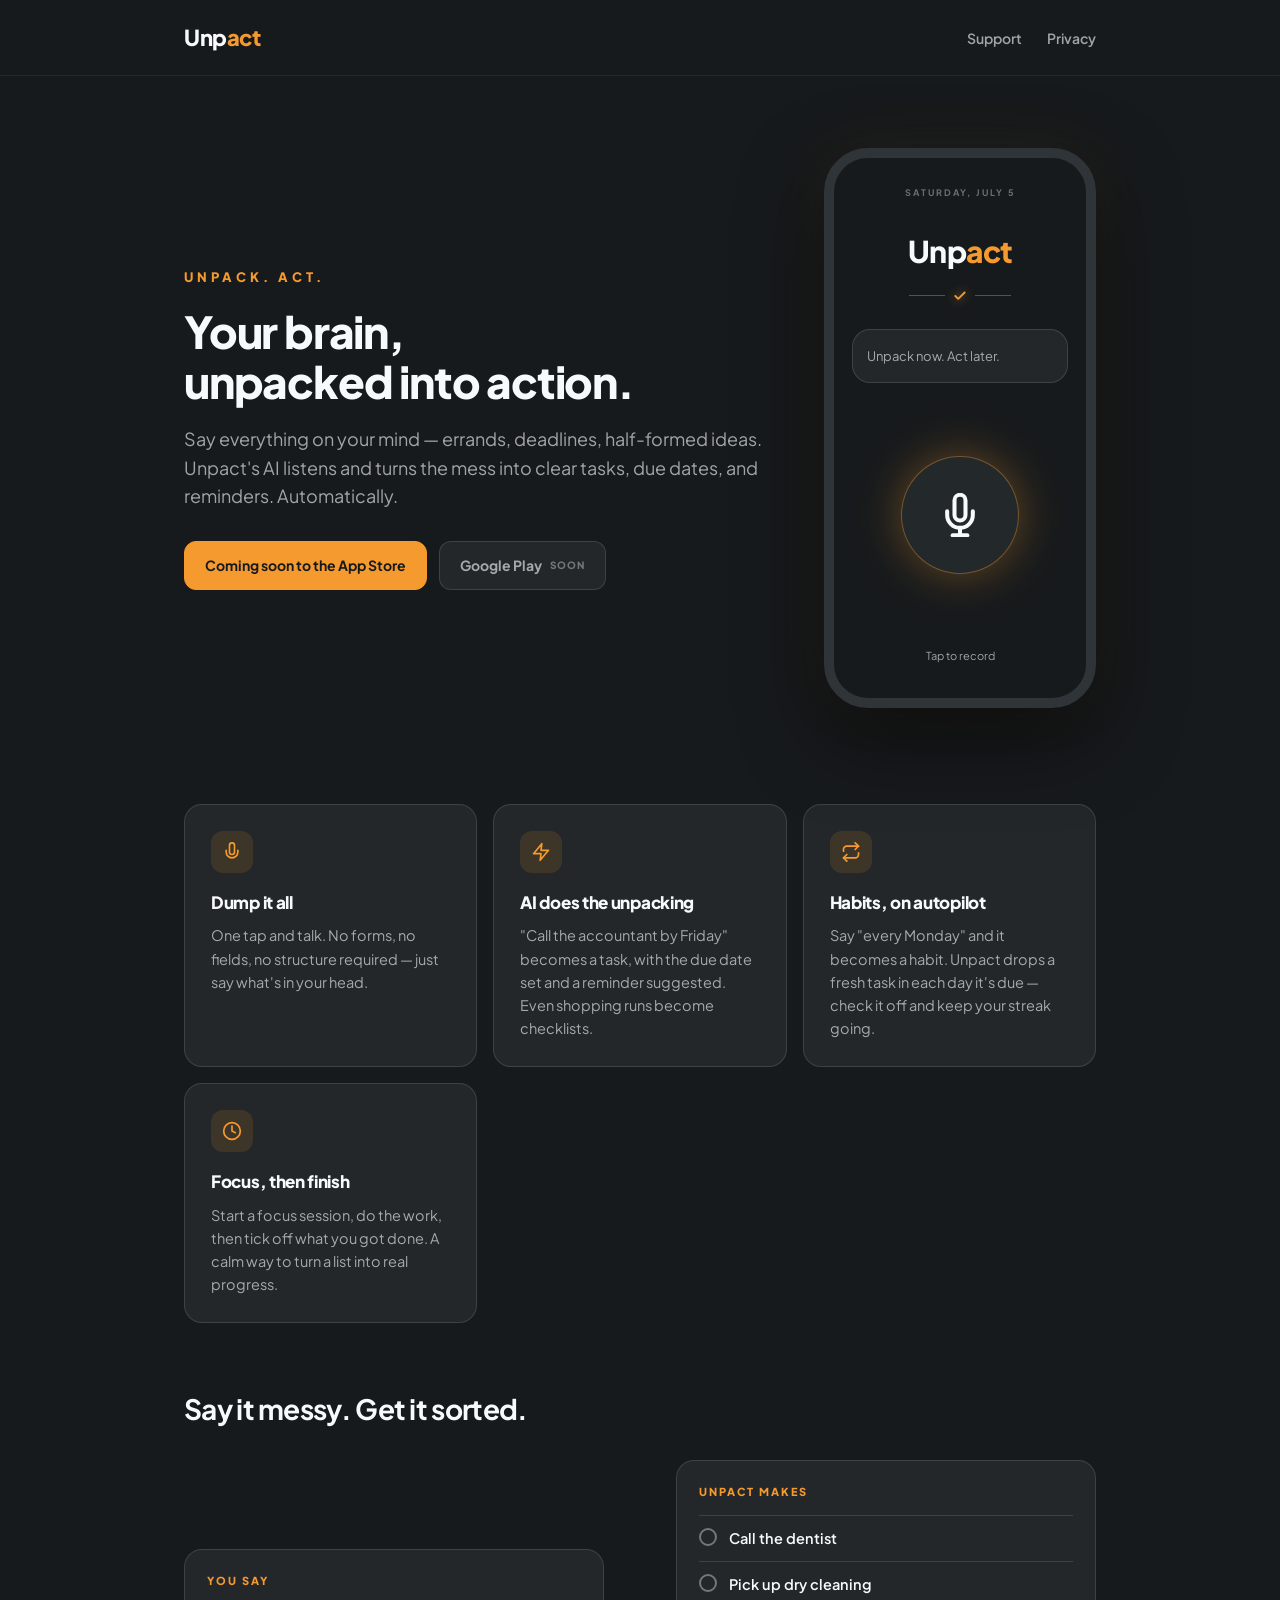
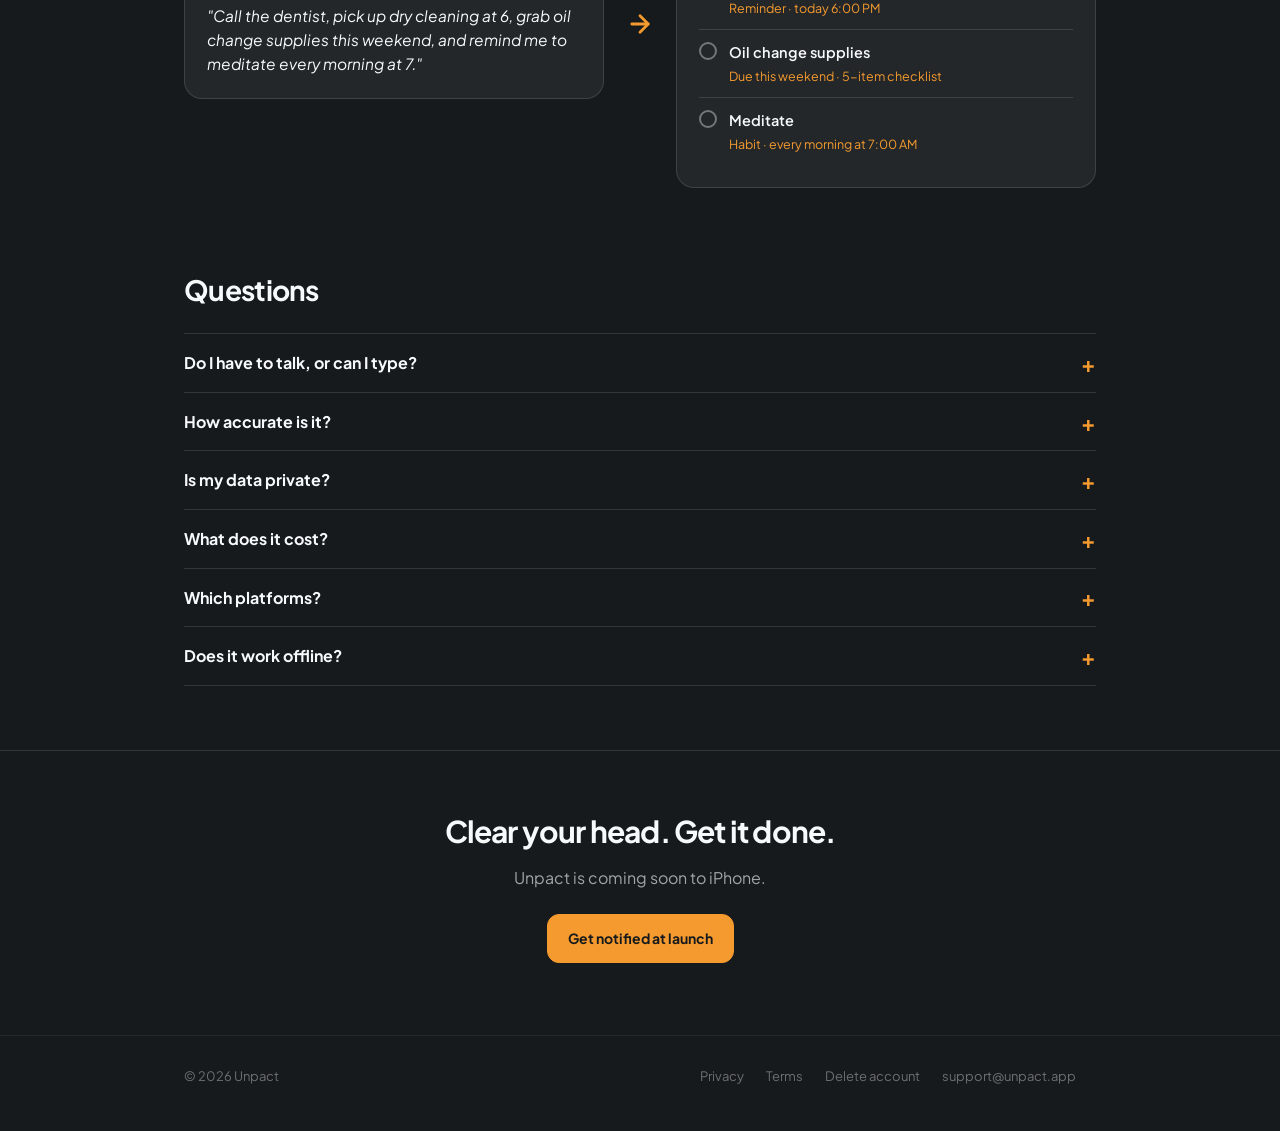
==== index.html @ 952ea164 "Drop demo, 4 cards one row, retitle example" ====
<!DOCTYPE html>
<html lang="en">
<head>
  <meta charset="UTF-8" />
  <meta name="viewport" content="width=device-width, initial-scale=1.0" />
  <title>Unpact — Unpack. Act.</title>
  <meta name="description" content="Brain-dump by voice or text. Unpact's AI turns the mess into clear tasks, due dates, reminders, and recurring habits — then a focus timer helps you finish." />
  <link rel="icon" type="image/png" href="assets/icon.png" />

  <!-- Social share preview (Open Graph + Twitter). Swap assets/icon.png for a
       1200x630 banner (e.g. a hero screenshot) once you have one for a wider card. -->
  <meta property="og:type" content="website" />
  <meta property="og:site_name" content="Unpact" />
  <meta property="og:title" content="Unpact — Unpack. Act." />
  <meta property="og:description" content="Brain-dump by voice or text. Unpact's AI turns the mess into clear tasks, due dates, reminders, and recurring habits — then a focus timer helps you finish." />
  <meta property="og:url" content="https://www.unpact.app/" />
  <meta property="og:image" content="https://www.unpact.app/assets/icon.png" />
  <meta name="twitter:card" content="summary_large_image" />
  <meta name="twitter:title" content="Unpact — Unpack. Act." />
  <meta name="twitter:description" content="Brain-dump by voice or text. Unpact's AI turns the mess into clear tasks, due dates, reminders, and recurring habits." />
  <meta name="twitter:image" content="https://www.unpact.app/assets/icon.png" />
  <meta name="theme-color" content="#171A1C" />
  <link rel="preconnect" href="https://fonts.googleapis.com" />
  <link rel="preconnect" href="https://fonts.gstatic.com" crossorigin />
  <link href="https://fonts.googleapis.com/css2?family=Plus+Jakarta+Sans:wght@500;600;700;800&display=swap" rel="stylesheet" />
  <link rel="stylesheet" href="styles.css?v=4" />
</head>
<body>

<header>
  <div class="wrap">
    <a class="brand" href="/">
      <span class="wordmark"><span class="unp">Unp</span><span class="act">act</span></span>
    </a>
    <nav>
      <a href="mailto:support@unpact.app">Support</a>
      <a href="privacy.html">Privacy</a>
    </nav>
  </div>
</header>

<section class="hero">
  <div class="wrap">
    <div class="hero-copy">
      <div class="tagline">UNPACK. ACT.</div>
      <h1>Your brain,<br />unpacked into action.</h1>
      <p class="sub">
        Say everything on your mind — errands, deadlines, half-formed ideas.
        Unpact's AI listens and turns the mess into clear tasks, due dates,
        and reminders. Automatically.
      </p>
      <div class="badges">
        <span class="badge primary">Coming soon to the App&nbsp;Store</span>
        <span class="badge">Google Play <span class="soon">SOON</span></span>
      </div>
    </div>

    <!-- CSS mock of the Today screen -->
    <div class="phone" aria-hidden="true">
      <div class="date">SATURDAY, JULY 5</div>
      <div class="pwordmark"><span class="unp">Unp</span><span class="act" style="color:#F59A2F">act</span></div>
      <div class="sep">
        <div class="line"></div>
        <svg width="14" height="14" viewBox="0 0 24 24" fill="none" stroke="#F59A2F" stroke-width="3.2" stroke-linecap="round" stroke-linejoin="round"><polyline points="20 6 9 17 4 12"/></svg>
        <div class="line"></div>
      </div>
      <div class="input">Unpack now. Act later.</div>
      <div class="orb-zone">
        <div class="orb">
          <svg width="44" height="44" viewBox="0 0 24 24" fill="none" stroke="#F7FAFB" stroke-width="2.2" stroke-linecap="round" stroke-linejoin="round"><path d="M12 1a3 3 0 0 0-3 3v8a3 3 0 0 0 6 0V4a3 3 0 0 0-3-3z"/><path d="M19 10v2a7 7 0 0 1-14 0v-2"/><line x1="12" y1="19" x2="12" y2="23"/><line x1="8" y1="23" x2="16" y2="23"/></svg>
        </div>
      </div>
      <div class="hint">Tap to record</div>
    </div>
  </div>
</section>

<section class="features">
  <div class="wrap">
    <div class="card">
      <div class="icon">
        <svg width="20" height="20" viewBox="0 0 24 24" fill="none" stroke="#F59A2F" stroke-width="2" stroke-linecap="round" stroke-linejoin="round"><path d="M12 1a3 3 0 0 0-3 3v8a3 3 0 0 0 6 0V4a3 3 0 0 0-3-3z"/><path d="M19 10v2a7 7 0 0 1-14 0v-2"/></svg>
      </div>
      <h3>Dump it all</h3>
      <p>One tap and talk. No forms, no fields, no structure required — just say what's in your head.</p>
    </div>
    <div class="card">
      <div class="icon">
        <svg width="20" height="20" viewBox="0 0 24 24" fill="none" stroke="#F59A2F" stroke-width="2" stroke-linecap="round" stroke-linejoin="round"><polygon points="13 2 3 14 12 14 11 22 21 10 12 10 13 2"/></svg>
      </div>
      <h3>AI does the unpacking</h3>
      <p>"Call the accountant by Friday" becomes a task, with the due date set and a reminder suggested. Even shopping runs become checklists.</p>
    </div>
    <div class="card">
      <div class="icon">
        <svg width="20" height="20" viewBox="0 0 24 24" fill="none" stroke="#F59A2F" stroke-width="2" stroke-linecap="round" stroke-linejoin="round"><polyline points="17 1 21 5 17 9"/><path d="M3 11V9a4 4 0 0 1 4-4h14"/><polyline points="7 23 3 19 7 15"/><path d="M21 13v2a4 4 0 0 1-4 4H3"/></svg>
      </div>
      <h3>Habits, on autopilot</h3>
      <p>Say "every Monday" and it becomes a habit. Unpact drops a fresh task in each day it's due — check it off and keep your streak going.</p>
    </div>
    <div class="card">
      <div class="icon">
        <svg width="20" height="20" viewBox="0 0 24 24" fill="none" stroke="#F59A2F" stroke-width="2" stroke-linecap="round" stroke-linejoin="round"><circle cx="12" cy="12" r="10"/><polyline points="12 6 12 12 16 14"/></svg>
      </div>
      <h3>Focus, then finish</h3>
      <p>Start a focus session, do the work, then tick off what you got done. A calm way to turn a list into real progress.</p>
    </div>
  </div>
</section>

<section class="example">
  <div class="wrap">
    <h2>Say it messy. Get it sorted.</h2>
    <div class="ex-grid">
      <div class="ex-in">
        <div class="ex-label">YOU SAY</div>
        <p class="said">"Call the dentist, pick up dry cleaning at 6, grab oil change supplies this weekend, and remind me to meditate every morning at 7."</p>
      </div>
      <div class="ex-arrow" aria-hidden="true">
        <svg width="28" height="28" viewBox="0 0 24 24" fill="none" stroke="#F59A2F" stroke-width="2.4" stroke-linecap="round" stroke-linejoin="round"><line x1="5" y1="12" x2="19" y2="12"/><polyline points="12 5 19 12 12 19"/></svg>
      </div>
      <div class="ex-out">
        <div class="ex-label">UNPACT MAKES</div>
        <div class="ex-task"><div class="ex-check"></div><div class="ex-body"><div class="t">Call the dentist</div></div></div>
        <div class="ex-task"><div class="ex-check"></div><div class="ex-body"><div class="t">Pick up dry cleaning</div><div class="ex-meta">Reminder · today 6:00 PM</div></div></div>
        <div class="ex-task"><div class="ex-check"></div><div class="ex-body"><div class="t">Oil change supplies</div><div class="ex-meta">Due this weekend · 5-item checklist</div></div></div>
        <div class="ex-task"><div class="ex-check"></div><div class="ex-body"><div class="t">Meditate</div><div class="ex-meta">Habit · every morning at 7:00 AM</div></div></div>
      </div>
    </div>
  </div>
</section>

<section class="faq">
  <div class="wrap">
    <h2>Questions</h2>
    <details>
      <summary>Do I have to talk, or can I type?</summary>
      <p>Either. Tap and speak, or type your brain-dump — the AI handles both the same way.</p>
    </details>
    <details>
      <summary>How accurate is it?</summary>
      <p>It pulls dates, times, reminders, subtasks, and repeats straight from your own words, and gets it right most of the time. Everything it creates is fully editable, so you can tweak anything in a tap.</p>
    </details>
    <details>
      <summary>Is my data private?</summary>
      <p>Your tasks and memos are yours. You can export everything, or delete your account and all its data, at any time. See our <a href="privacy.html">privacy policy</a>.</p>
    </details>
    <details>
      <summary>What does it cost?</summary>
      <p>Unpact is free to start, with a Pro upgrade that unlocks unlimited captures.</p>
    </details>
    <details>
      <summary>Which platforms?</summary>
      <p>iPhone first, with Android on the way.</p>
    </details>
    <details>
      <summary>Does it work offline?</summary>
      <p>Capturing needs a connection so the AI can transcribe and organize your dump. Your created tasks then live in your account.</p>
    </details>
  </div>
</section>

<section class="cta">
  <div class="wrap">
    <h2>Clear your head. Get it done.</h2>
    <p class="cta-sub">Unpact is coming soon to iPhone.</p>
    <a class="badge primary" href="mailto:support@unpact.app?subject=Notify%20me%20when%20Unpact%20launches">Get notified at launch</a>
  </div>
</section>

<footer>
  <div class="wrap">
    <div>© 2026 Unpact</div>
    <nav>
      <a href="privacy.html">Privacy</a>
      <a href="terms.html">Terms</a>
      <a href="delete-account.html">Delete account</a>
      <a href="mailto:support@unpact.app">support@unpact.app</a>
    </nav>
  </div>
</footer>

</body>
</html>
---- styles.css ----
/* Unpact site — brand: charcoal #171A1C, orange #F59A2F, Plus Jakarta Sans */
:root {
  --bg: #171A1C;
  --surface: #23282B;
  --card: rgba(255, 255, 255, 0.06);
  --border: rgba(255, 255, 255, 0.12);
  --accent: #F59A2F;
  --accent-dark: #D4831A;
  --text: #F7FAFB;
  --muted: rgba(247, 250, 251, 0.62);
  --faint: rgba(247, 250, 251, 0.38);
}

* { margin: 0; padding: 0; box-sizing: border-box; }

body {
  background: var(--bg);
  color: var(--text);
  font-family: 'Plus Jakarta Sans', -apple-system, 'Segoe UI', Roboto, sans-serif;
  line-height: 1.6;
  -webkit-font-smoothing: antialiased;
}

.wrap { max-width: 960px; margin: 0 auto; padding: 0 24px; }

/* ---------- header ---------- */
header {
  padding: 20px 0;
  border-bottom: 1px solid rgba(255, 255, 255, 0.06);
}
header .wrap { display: flex; align-items: center; justify-content: space-between; }
/* Header brand is the wordmark alone — the icon artwork doesn't read at
   header sizes, so it lives only in the favicon and store contexts. */
.brand { display: flex; align-items: center; text-decoration: none; }
.wordmark { font-size: 22px; font-weight: 800; letter-spacing: -0.5px; }
.wordmark .unp { color: var(--text); }
.wordmark .act { color: var(--accent); }
header nav a {
  color: var(--muted); text-decoration: none; font-size: 14px; margin-left: 22px; font-weight: 600;
}
header nav a:hover { color: var(--text); }

/* ---------- hero ---------- */
.hero { padding: 72px 0 56px; }
.hero .wrap { display: flex; gap: 48px; align-items: center; flex-wrap: wrap; }
.hero-copy { flex: 1 1 380px; }
.tagline {
  color: var(--accent); font-size: 13px; font-weight: 800; letter-spacing: 4px;
  margin-bottom: 18px;
}
h1 { font-size: 44px; line-height: 1.15; letter-spacing: -1.2px; font-weight: 800; margin-bottom: 18px; }
.sub { color: var(--muted); font-size: 18px; max-width: 46ch; margin-bottom: 30px; }
.badges { display: flex; gap: 12px; flex-wrap: wrap; align-items: center; }
.badge {
  display: inline-flex; align-items: center; gap: 8px;
  background: var(--card); border: 1px solid var(--border);
  color: var(--muted); border-radius: 12px; padding: 12px 20px;
  font-size: 14px; font-weight: 700; text-decoration: none;
}
.badge.primary { background: var(--accent); border-color: var(--accent); color: #171A1C; }
.badge .soon { font-size: 10px; font-weight: 800; letter-spacing: 1px; color: var(--faint); }

/* ---------- CSS phone mock ---------- */
.phone {
  flex: 0 0 auto; width: 272px; height: 560px; margin: 0 auto;
  background: var(--bg);
  border: 10px solid #2E3438; border-radius: 44px;
  box-shadow: 0 30px 80px rgba(0, 0, 0, 0.55), 0 0 60px rgba(245, 154, 47, 0.07);
  padding: 28px 18px; display: flex; flex-direction: column; align-items: center;
}
.phone .date { color: var(--faint); font-size: 9px; font-weight: 700; letter-spacing: 2px; margin-bottom: 26px; }
.phone .pwordmark { font-size: 30px; font-weight: 800; letter-spacing: -0.5px; }
.phone .sep { display: flex; align-items: center; gap: 8px; margin: 14px 0 26px; }
.phone .sep .line { width: 36px; height: 1px; background: rgba(255, 255, 255, 0.25); }
.phone .sep svg { filter: drop-shadow(0 0 5px rgba(245, 154, 47, 0.7)); }
.phone .input {
  width: 100%; border: 1px solid var(--border); background: var(--card);
  border-radius: 18px; padding: 16px 14px; color: var(--muted); font-size: 13px;
}
.phone .orb-zone { flex: 1; display: flex; align-items: center; justify-content: center; }
.phone .orb {
  width: 118px; height: 118px; border-radius: 50%;
  background: var(--surface); border: 1px solid rgba(245, 154, 47, 0.4);
  box-shadow: 0 0 44px rgba(245, 154, 47, 0.35);
  display: flex; align-items: center; justify-content: center;
}
.phone .hint { color: var(--muted); font-size: 11px; margin-bottom: 6px; }

/* ---------- features ---------- */
.features { padding: 40px 0 24px; }
.features .wrap { display: grid; grid-template-columns: repeat(auto-fit, minmax(240px, 1fr)); gap: 16px; }
.card {
  background: var(--card); border: 1px solid var(--border); border-radius: 18px; padding: 26px;
}
.card .icon {
  width: 42px; height: 42px; border-radius: 12px;
  background: rgba(245, 154, 47, 0.12); display: flex; align-items: center; justify-content: center;
  margin-bottom: 16px;
}
.card h3 { font-size: 17px; font-weight: 800; margin-bottom: 8px; letter-spacing: -0.3px; }
.card p { color: var(--muted); font-size: 14.5px; }

/* ---------- demo video ---------- */
.demo { padding: 8px 0 48px; }
.demo h2 { font-size: 28px; letter-spacing: -0.7px; margin-bottom: 6px; }
.demo .lede { color: var(--muted); font-size: 16px; margin-bottom: 26px; max-width: 52ch; }
.video-frame {
  max-width: 300px; margin: 0 auto; aspect-ratio: 9 / 19.5;
  border-radius: 34px; overflow: hidden;
  border: 8px solid #2E3438; background: var(--bg);
  box-shadow: 0 30px 80px rgba(0, 0, 0, 0.5), 0 0 60px rgba(245, 154, 47, 0.06);
  display: flex; align-items: center; justify-content: center;
}
.video-frame video { width: 100%; height: 100%; object-fit: cover; display: block; }
.video-ph { display: flex; flex-direction: column; align-items: center; gap: 14px; }
.video-ph .play {
  width: 64px; height: 64px; border-radius: 50%;
  background: rgba(245, 154, 47, 0.14); border: 1px solid rgba(245, 154, 47, 0.4);
  display: flex; align-items: center; justify-content: center;
}
.video-ph .cap { color: var(--faint); font-size: 14px; font-weight: 600; }

/* ---------- before / after example ---------- */
.example { padding: 40px 0; }
.example h2 { font-size: 28px; letter-spacing: -0.7px; margin-bottom: 28px; }
.ex-grid { display: grid; grid-template-columns: 1fr auto 1fr; gap: 22px; align-items: center; }
.ex-in, .ex-out { background: var(--card); border: 1px solid var(--border); border-radius: 18px; padding: 22px; }
.ex-label { color: var(--accent); font-size: 11px; font-weight: 800; letter-spacing: 2px; margin-bottom: 14px; }
.ex-in .said { color: var(--text); font-size: 15.5px; font-style: italic; line-height: 1.55; }
.ex-arrow { display: flex; align-items: center; justify-content: center; }
.ex-task { display: flex; align-items: flex-start; gap: 12px; padding: 11px 0; border-top: 1px solid var(--border); }
.ex-task:first-of-type { border-top: none; padding-top: 0; }
.ex-check { width: 18px; height: 18px; border-radius: 50%; border: 2px solid var(--faint); margin-top: 1px; flex: 0 0 auto; }
.ex-body .t { color: var(--text); font-size: 14.5px; font-weight: 600; }
.ex-body .ex-meta { color: var(--accent); font-size: 12.5px; margin-top: 2px; }

/* ---------- faq ---------- */
.faq { padding: 40px 0 64px; }
.faq h2 { font-size: 28px; letter-spacing: -0.7px; margin-bottom: 20px; }
.faq details { border-top: 1px solid var(--border); padding: 16px 0; }
.faq details:last-of-type { border-bottom: 1px solid var(--border); }
.faq summary {
  cursor: pointer; font-weight: 700; font-size: 16px; list-style: none;
  display: flex; justify-content: space-between; align-items: center; gap: 16px;
}
.faq summary::-webkit-details-marker { display: none; }
.faq summary::after { content: '+'; color: var(--accent); font-size: 22px; font-weight: 700; line-height: 1; }
.faq details[open] summary::after { content: '\2212'; }
.faq details p { color: var(--muted); font-size: 14.5px; margin-top: 10px; }
.faq a { color: var(--accent); }

/* ---------- closing cta ---------- */
.cta { padding: 56px 0 72px; text-align: center; border-top: 1px solid var(--border); }
.cta h2 { font-size: 30px; letter-spacing: -0.8px; margin-bottom: 10px; }
.cta-sub { color: var(--muted); font-size: 16px; margin-bottom: 24px; }

/* ---------- footer ---------- */
footer { border-top: 1px solid rgba(255, 255, 255, 0.06); padding: 30px 0 44px; }
footer .wrap { display: flex; justify-content: space-between; gap: 16px; flex-wrap: wrap; }
footer, footer a { color: var(--faint); font-size: 13px; text-decoration: none; }
footer a:hover { color: var(--muted); }
footer nav a { margin-right: 20px; }

/* ---------- legal pages ---------- */
.legal { padding: 56px 0 80px; max-width: 760px; }
.legal h1 { font-size: 32px; margin-bottom: 6px; }
.legal .updated { color: var(--faint); font-size: 13px; margin-bottom: 36px; }
.legal h2 { font-size: 19px; margin: 34px 0 10px; letter-spacing: -0.3px; }
.legal p, .legal li { color: var(--muted); font-size: 15px; margin-bottom: 10px; }
.legal ul { padding-left: 22px; margin-bottom: 14px; }
.legal strong { color: var(--text); }
.legal a { color: var(--accent); }

@media (max-width: 640px) {
  h1 { font-size: 34px; }
  .hero { padding: 48px 0 40px; }
  /* Stack the before/after and point the arrow downward. */
  .ex-grid { grid-template-columns: 1fr; }
  .ex-arrow svg { transform: rotate(90deg); }
}
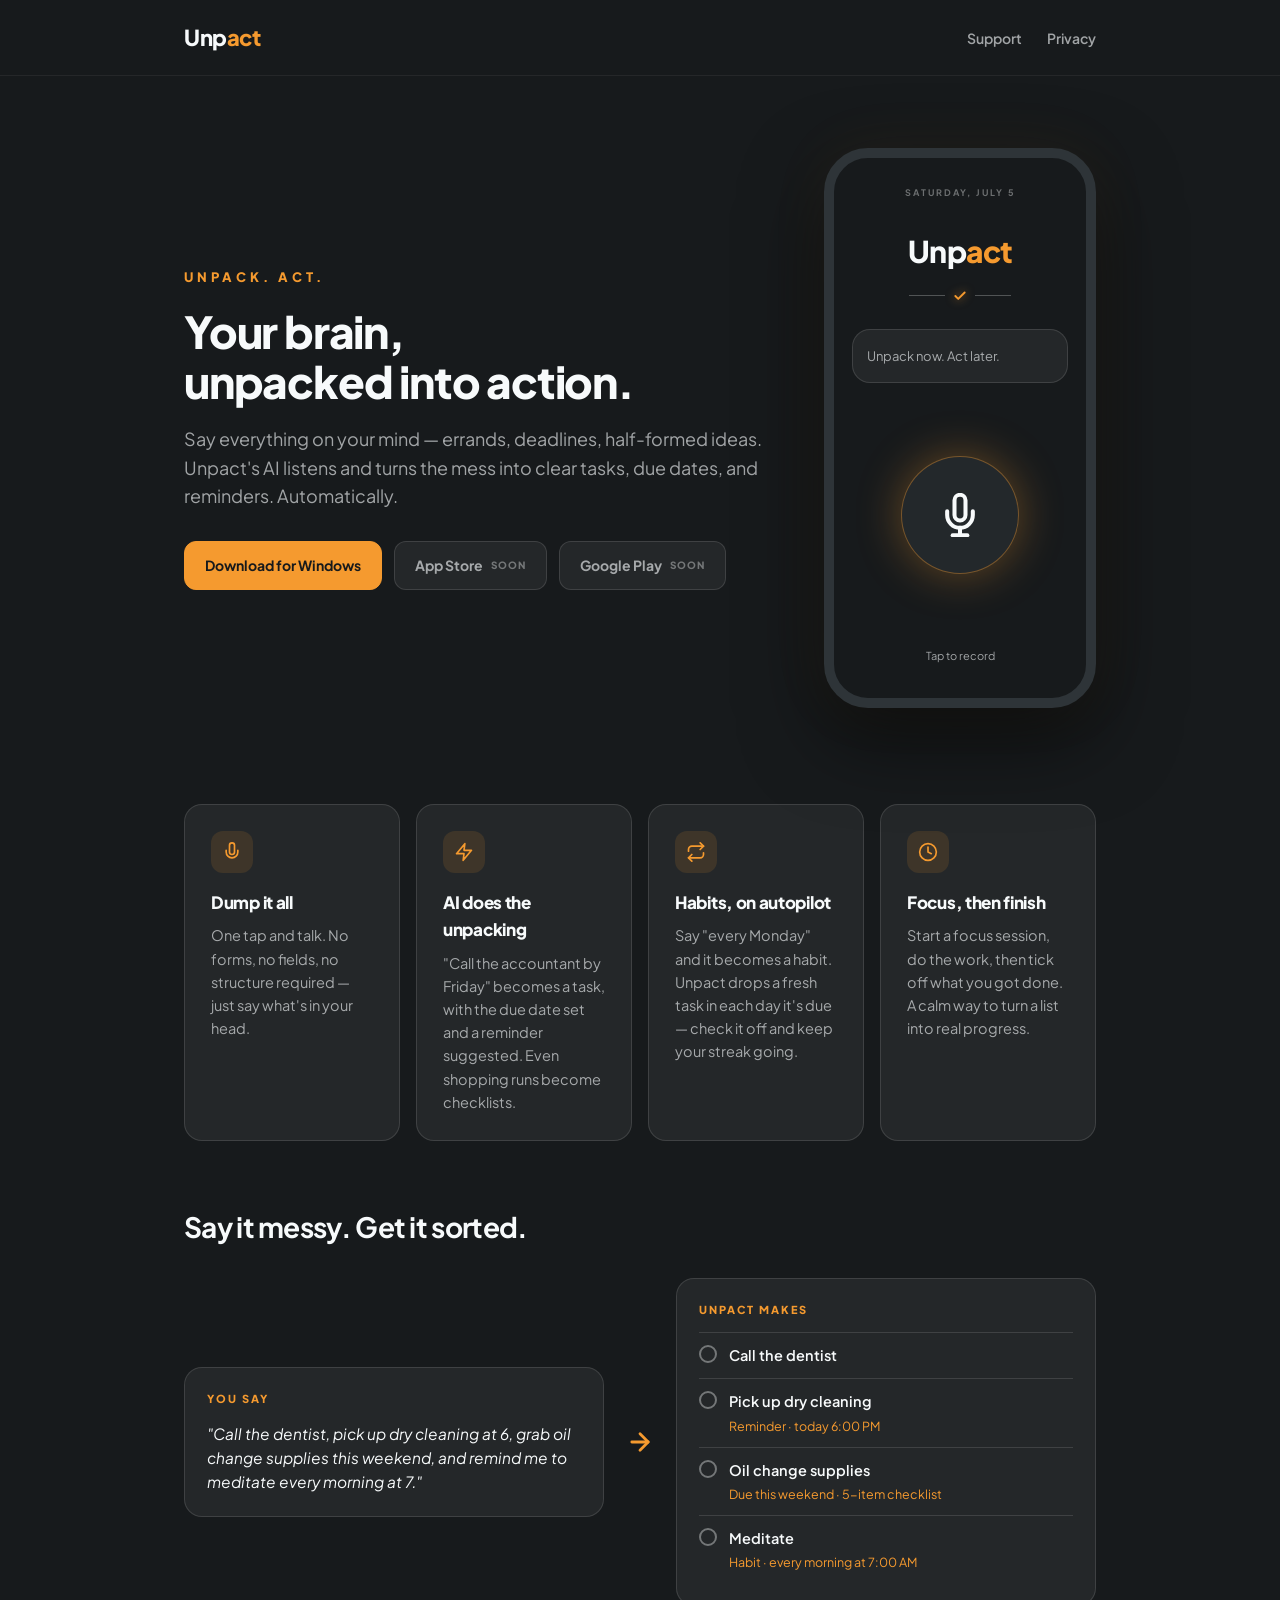
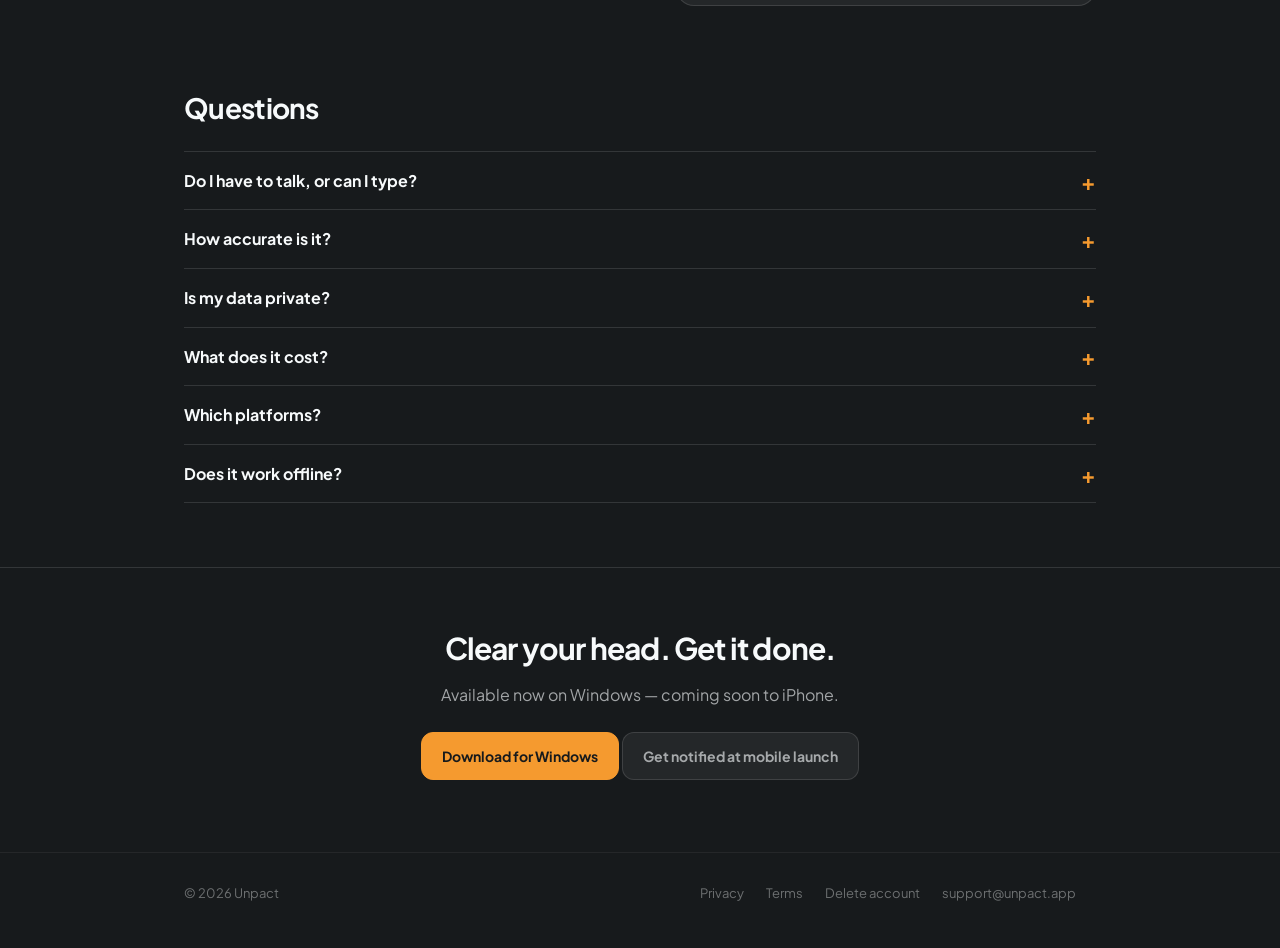
==== commit 2c47296d: "Add Download for Windows buttons (hero + CTA) linking to the desktop installer Points at the stable " ====
--- a/index.html
+++ b/index.html
@@ -50,7 +50,8 @@
         and reminders. Automatically.
       </p>
       <div class="badges">
-        <span class="badge primary">Coming soon to the App&nbsp;Store</span>
+        <a class="badge primary" href="https://github.com/jaygrth94/unpact-releases/releases/latest/download/Unpact-Setup.exe">Download for Windows</a>
+        <span class="badge">App&nbsp;Store <span class="soon">SOON</span></span>
         <span class="badge">Google Play <span class="soon">SOON</span></span>
       </div>
     </div>
@@ -163,8 +164,9 @@
 <section class="cta">
   <div class="wrap">
     <h2>Clear your head. Get it done.</h2>
-    <p class="cta-sub">Unpact is coming soon to iPhone.</p>
-    <a class="badge primary" href="mailto:support@unpact.app?subject=Notify%20me%20when%20Unpact%20launches">Get notified at launch</a>
+    <p class="cta-sub">Available now on Windows — coming soon to iPhone.</p>
+    <a class="badge primary" href="https://github.com/jaygrth94/unpact-releases/releases/latest/download/Unpact-Setup.exe">Download for Windows</a>
+    <a class="badge" href="mailto:support@unpact.app?subject=Notify%20me%20when%20Unpact%20launches">Get notified at mobile launch</a>
   </div>
 </section>
 
--- a/styles.css
+++ b/styles.css
@@ -88,7 +88,7 @@
 
 /* ---------- features ---------- */
 .features { padding: 40px 0 24px; }
-.features .wrap { display: grid; grid-template-columns: repeat(auto-fit, minmax(240px, 1fr)); gap: 16px; }
+.features .wrap { display: grid; grid-template-columns: repeat(4, 1fr); gap: 16px; }
 .card {
   background: var(--card); border: 1px solid var(--border); border-radius: 18px; padding: 26px;
 }
@@ -99,26 +99,6 @@
 }
 .card h3 { font-size: 17px; font-weight: 800; margin-bottom: 8px; letter-spacing: -0.3px; }
 .card p { color: var(--muted); font-size: 14.5px; }
-
-/* ---------- demo video ---------- */
-.demo { padding: 8px 0 48px; }
-.demo h2 { font-size: 28px; letter-spacing: -0.7px; margin-bottom: 6px; }
-.demo .lede { color: var(--muted); font-size: 16px; margin-bottom: 26px; max-width: 52ch; }
-.video-frame {
-  max-width: 300px; margin: 0 auto; aspect-ratio: 9 / 19.5;
-  border-radius: 34px; overflow: hidden;
-  border: 8px solid #2E3438; background: var(--bg);
-  box-shadow: 0 30px 80px rgba(0, 0, 0, 0.5), 0 0 60px rgba(245, 154, 47, 0.06);
-  display: flex; align-items: center; justify-content: center;
-}
-.video-frame video { width: 100%; height: 100%; object-fit: cover; display: block; }
-.video-ph { display: flex; flex-direction: column; align-items: center; gap: 14px; }
-.video-ph .play {
-  width: 64px; height: 64px; border-radius: 50%;
-  background: rgba(245, 154, 47, 0.14); border: 1px solid rgba(245, 154, 47, 0.4);
-  display: flex; align-items: center; justify-content: center;
-}
-.video-ph .cap { color: var(--faint); font-size: 14px; font-weight: 600; }
 
 /* ---------- before / after example ---------- */
 .example { padding: 40px 0; }
@@ -171,6 +151,10 @@
 .legal strong { color: var(--text); }
 .legal a { color: var(--accent); }
 
+/* Four across on desktop; two, then one, as it narrows. */
+@media (max-width: 760px) {
+  .features .wrap { grid-template-columns: repeat(2, 1fr); }
+}
 @media (max-width: 640px) {
   h1 { font-size: 34px; }
   .hero { padding: 48px 0 40px; }
@@ -178,3 +162,6 @@
   .ex-grid { grid-template-columns: 1fr; }
   .ex-arrow svg { transform: rotate(90deg); }
 }
+@media (max-width: 420px) {
+  .features .wrap { grid-template-columns: 1fr; }
+}
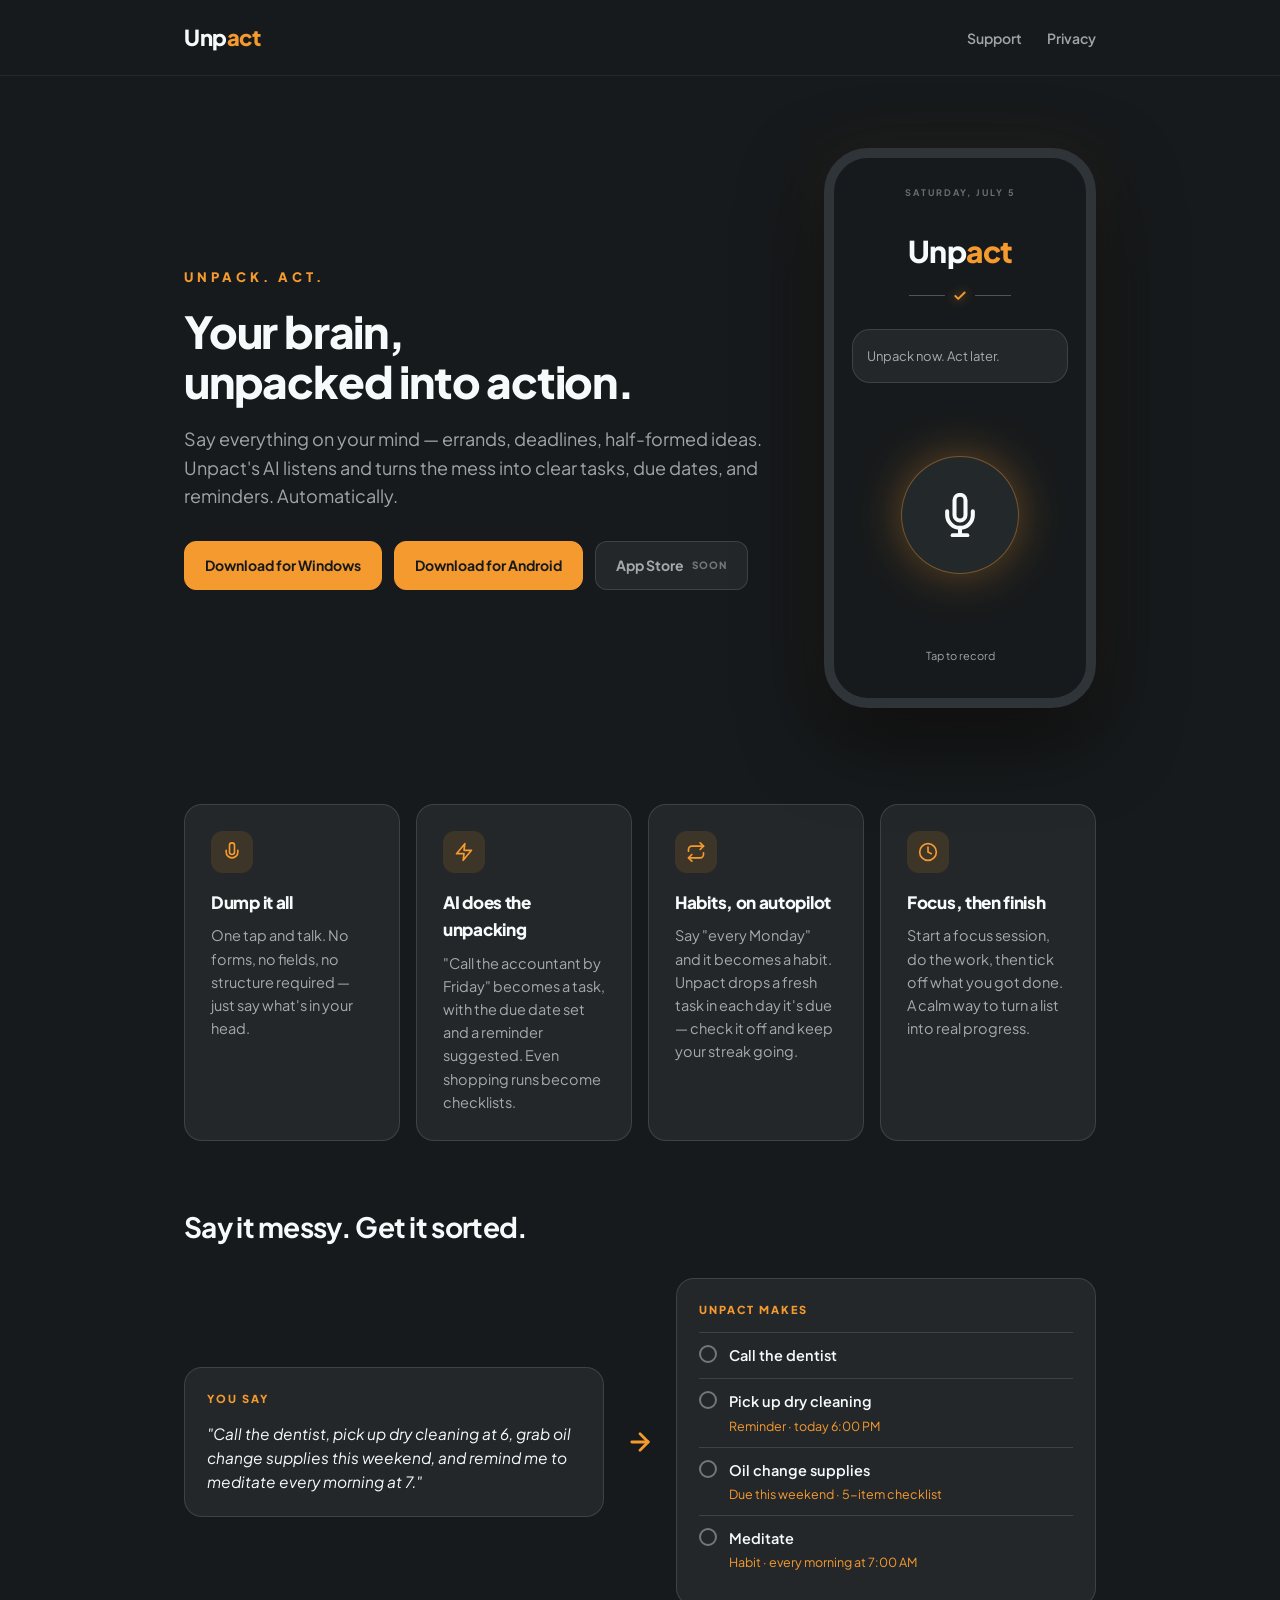
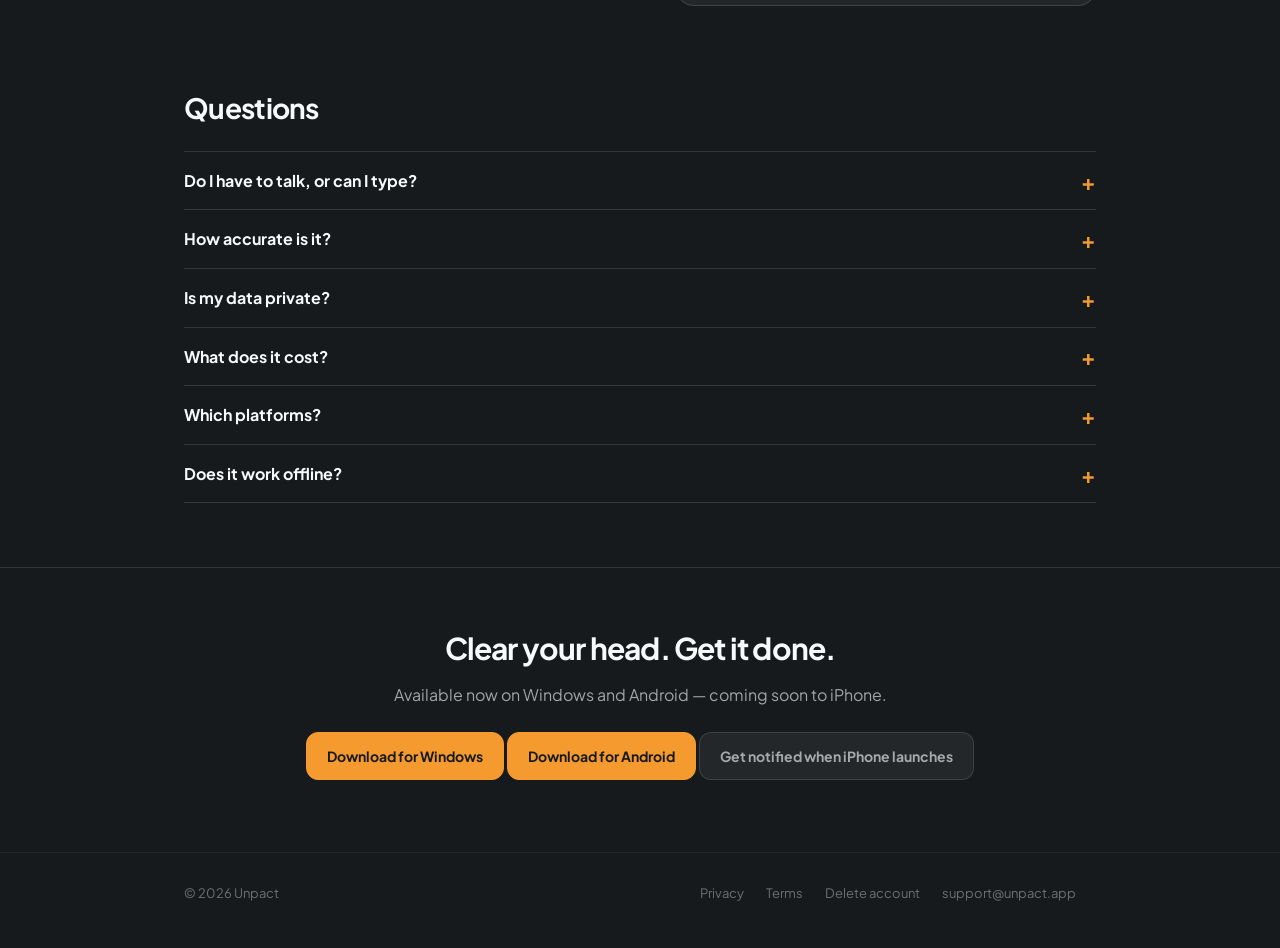
==== commit e5089d47: "Add Download for Android button (hero + CTA) Points at the stable latest-release APK on jaygrth94/un" ====
--- a/index.html
+++ b/index.html
@@ -51,8 +51,8 @@
       </p>
       <div class="badges">
         <a class="badge primary" href="https://github.com/jaygrth94/unpact-releases/releases/latest/download/Unpact-Setup.exe">Download for Windows</a>
+        <a class="badge primary" href="https://github.com/jaygrth94/unpact-releases/releases/latest/download/Unpact.apk">Download for Android</a>
         <span class="badge">App&nbsp;Store <span class="soon">SOON</span></span>
-        <span class="badge">Google Play <span class="soon">SOON</span></span>
       </div>
     </div>
 
@@ -152,7 +152,7 @@
     </details>
     <details>
       <summary>Which platforms?</summary>
-      <p>iPhone first, with Android on the way.</p>
+      <p>Windows and Android are available now. iPhone is coming soon.</p>
     </details>
     <details>
       <summary>Does it work offline?</summary>
@@ -164,9 +164,10 @@
 <section class="cta">
   <div class="wrap">
     <h2>Clear your head. Get it done.</h2>
-    <p class="cta-sub">Available now on Windows — coming soon to iPhone.</p>
+    <p class="cta-sub">Available now on Windows and Android — coming soon to iPhone.</p>
     <a class="badge primary" href="https://github.com/jaygrth94/unpact-releases/releases/latest/download/Unpact-Setup.exe">Download for Windows</a>
-    <a class="badge" href="mailto:support@unpact.app?subject=Notify%20me%20when%20Unpact%20launches">Get notified at mobile launch</a>
+    <a class="badge primary" href="https://github.com/jaygrth94/unpact-releases/releases/latest/download/Unpact.apk">Download for Android</a>
+    <a class="badge" href="mailto:support@unpact.app?subject=Notify%20me%20when%20Unpact%20launches">Get notified when iPhone launches</a>
   </div>
 </section>
 
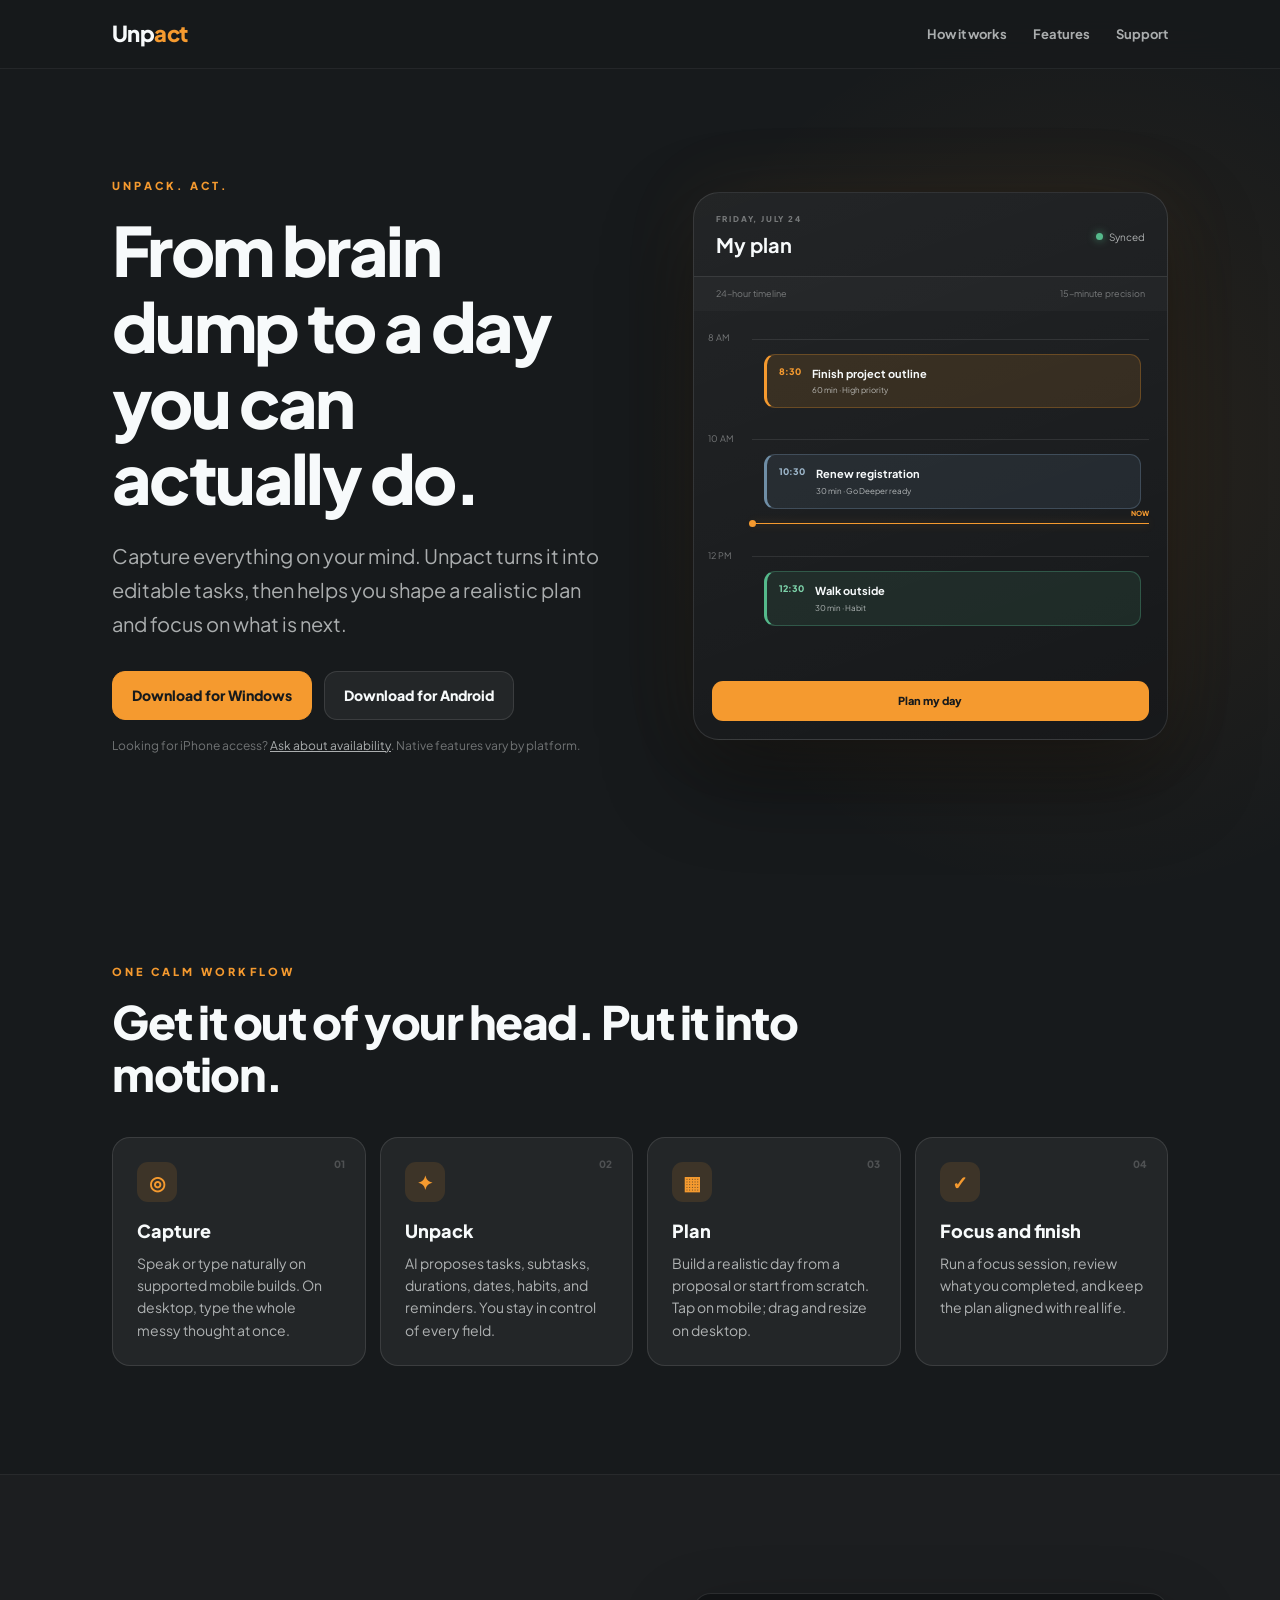
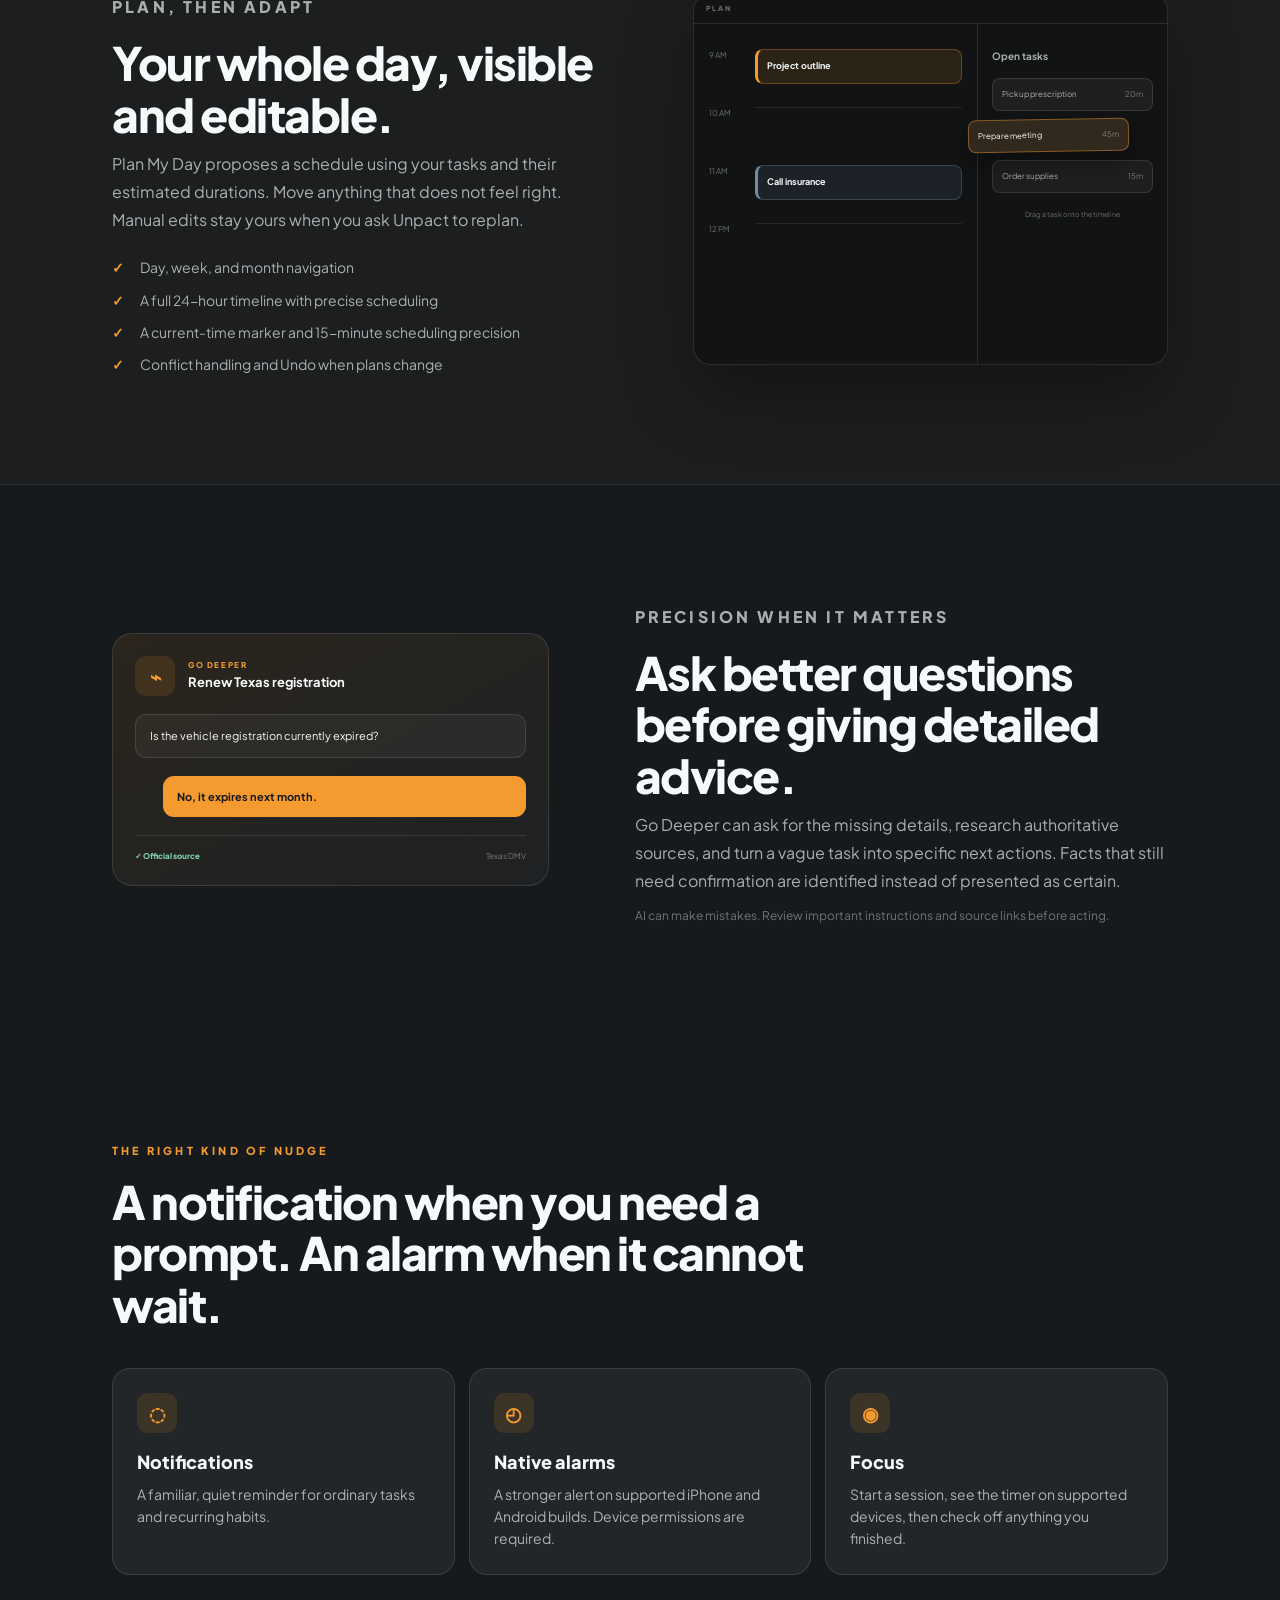
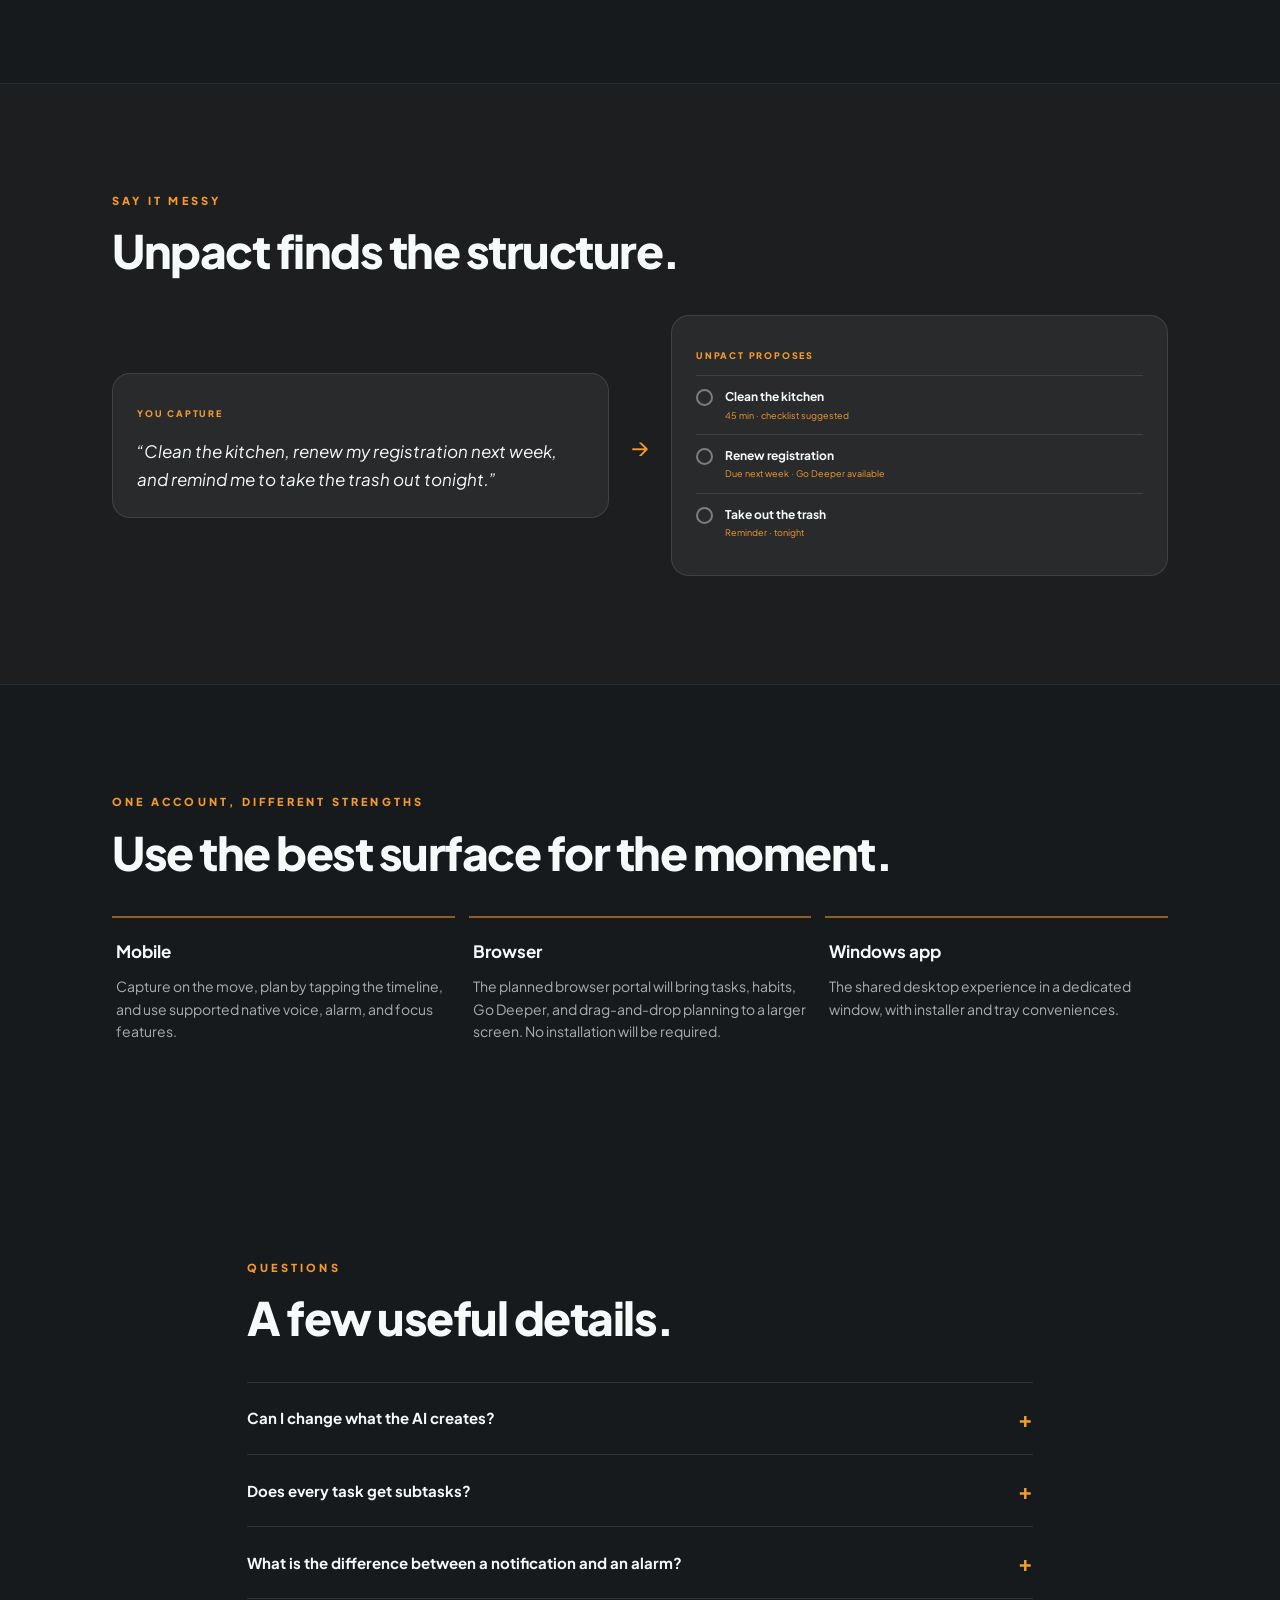
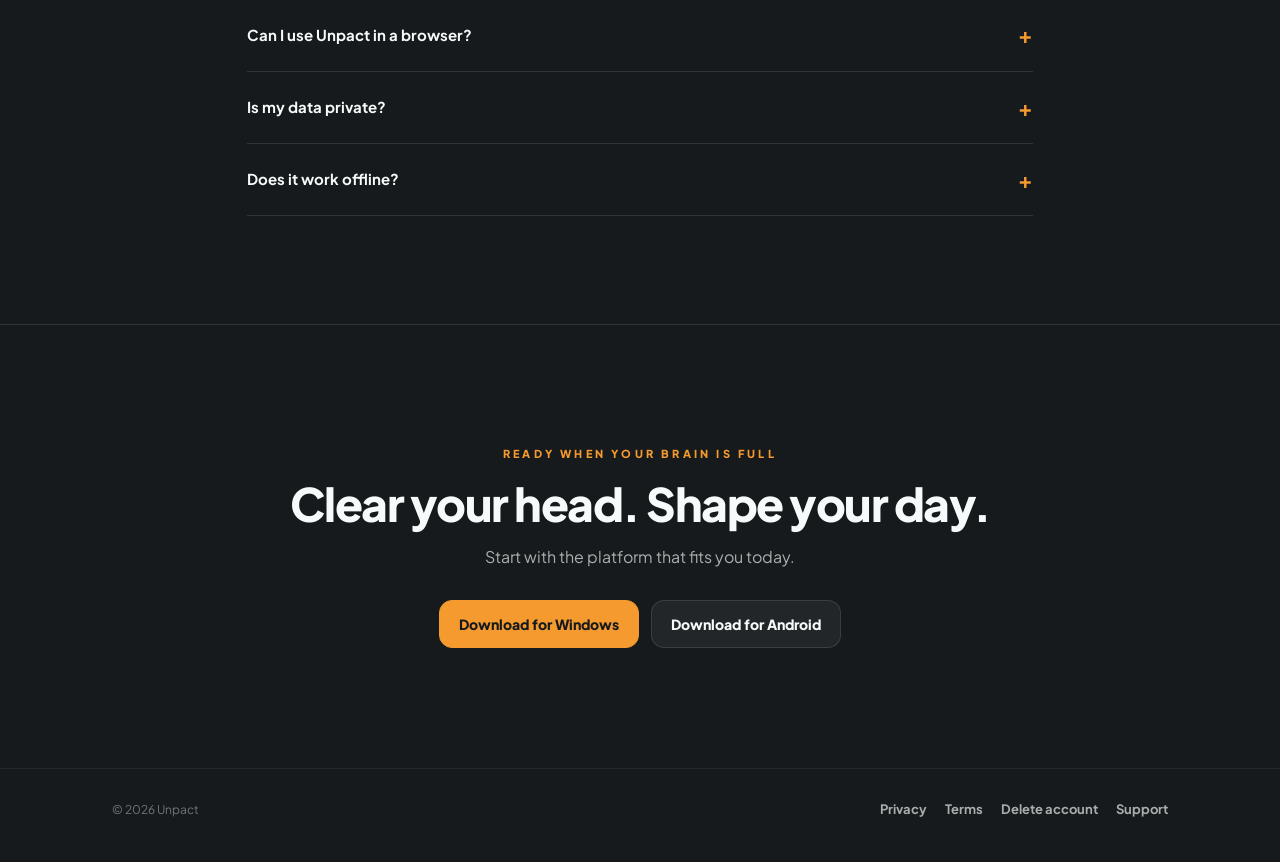
==== commit 97519b2b: "Refresh Unpact website" ====
--- a/index.html
+++ b/index.html
@@ -3,185 +3,359 @@
 <head>
   <meta charset="UTF-8" />
   <meta name="viewport" content="width=device-width, initial-scale=1.0" />
-  <title>Unpact — Unpack. Act.</title>
-  <meta name="description" content="Brain-dump by voice or text. Unpact's AI turns the mess into clear tasks, due dates, reminders, and recurring habits — then a focus timer helps you finish." />
+  <title>Unpact — Turn scattered thoughts into a realistic day</title>
+  <meta
+    name="description"
+    content="Capture what is on your mind, let Unpact organize it into editable tasks, and build a realistic plan for your day."
+  />
+  <link rel="canonical" href="https://www.unpact.app/" />
   <link rel="icon" type="image/png" href="assets/icon.png" />
 
-  <!-- Social share preview (Open Graph + Twitter). Swap assets/icon.png for a
-       1200x630 banner (e.g. a hero screenshot) once you have one for a wider card. -->
   <meta property="og:type" content="website" />
   <meta property="og:site_name" content="Unpact" />
-  <meta property="og:title" content="Unpact — Unpack. Act." />
-  <meta property="og:description" content="Brain-dump by voice or text. Unpact's AI turns the mess into clear tasks, due dates, reminders, and recurring habits — then a focus timer helps you finish." />
+  <meta property="og:title" content="Unpact — From brain dump to a day you can actually do" />
+  <meta
+    property="og:description"
+    content="Capture the mess, turn it into editable tasks, and plan a realistic day."
+  />
   <meta property="og:url" content="https://www.unpact.app/" />
   <meta property="og:image" content="https://www.unpact.app/assets/icon.png" />
   <meta name="twitter:card" content="summary_large_image" />
   <meta name="twitter:title" content="Unpact — Unpack. Act." />
-  <meta name="twitter:description" content="Brain-dump by voice or text. Unpact's AI turns the mess into clear tasks, due dates, reminders, and recurring habits." />
+  <meta
+    name="twitter:description"
+    content="Capture the mess, turn it into editable tasks, and plan a realistic day."
+  />
   <meta name="twitter:image" content="https://www.unpact.app/assets/icon.png" />
   <meta name="theme-color" content="#171A1C" />
   <link rel="preconnect" href="https://fonts.googleapis.com" />
   <link rel="preconnect" href="https://fonts.gstatic.com" crossorigin />
-  <link href="https://fonts.googleapis.com/css2?family=Plus+Jakarta+Sans:wght@500;600;700;800&display=swap" rel="stylesheet" />
-  <link rel="stylesheet" href="styles.css?v=4" />
+  <link
+    href="https://fonts.googleapis.com/css2?family=Plus+Jakarta+Sans:wght@500;600;700;800&display=swap"
+    rel="stylesheet"
+  />
+  <link rel="stylesheet" href="styles.css?v=5" />
 </head>
 <body>
-
-<header>
-  <div class="wrap">
-    <a class="brand" href="/">
-      <span class="wordmark"><span class="unp">Unp</span><span class="act">act</span></span>
-    </a>
-    <nav>
-      <a href="mailto:support@unpact.app">Support</a>
-      <a href="privacy.html">Privacy</a>
-    </nav>
-  </div>
-</header>
-
-<section class="hero">
-  <div class="wrap">
-    <div class="hero-copy">
-      <div class="tagline">UNPACK. ACT.</div>
-      <h1>Your brain,<br />unpacked into action.</h1>
-      <p class="sub">
-        Say everything on your mind — errands, deadlines, half-formed ideas.
-        Unpact's AI listens and turns the mess into clear tasks, due dates,
-        and reminders. Automatically.
-      </p>
-      <div class="badges">
-        <a class="badge primary" href="https://github.com/jaygrth94/unpact-releases/releases/latest/download/Unpact-Setup.exe">Download for Windows</a>
-        <a class="badge primary" href="https://github.com/jaygrth94/unpact-releases/releases/latest/download/Unpact.apk">Download for Android</a>
-        <span class="badge">App&nbsp;Store <span class="soon">SOON</span></span>
-      </div>
+  <header class="site-header">
+    <div class="wrap header-inner">
+      <a class="brand" href="/" aria-label="Unpact home">
+        <span class="wordmark"><span>Unp</span><span>act</span></span>
+      </a>
+      <nav class="header-links" aria-label="Primary navigation">
+        <a class="nav-secondary" href="#how-it-works">How it works</a>
+        <a class="nav-secondary" href="#features">Features</a>
+        <a href="mailto:support@unpact.app">Support</a>
+      </nav>
     </div>
-
-    <!-- CSS mock of the Today screen -->
-    <div class="phone" aria-hidden="true">
-      <div class="date">SATURDAY, JULY 5</div>
-      <div class="pwordmark"><span class="unp">Unp</span><span class="act" style="color:#F59A2F">act</span></div>
-      <div class="sep">
-        <div class="line"></div>
-        <svg width="14" height="14" viewBox="0 0 24 24" fill="none" stroke="#F59A2F" stroke-width="3.2" stroke-linecap="round" stroke-linejoin="round"><polyline points="20 6 9 17 4 12"/></svg>
-        <div class="line"></div>
-      </div>
-      <div class="input">Unpack now. Act later.</div>
-      <div class="orb-zone">
-        <div class="orb">
-          <svg width="44" height="44" viewBox="0 0 24 24" fill="none" stroke="#F7FAFB" stroke-width="2.2" stroke-linecap="round" stroke-linejoin="round"><path d="M12 1a3 3 0 0 0-3 3v8a3 3 0 0 0 6 0V4a3 3 0 0 0-3-3z"/><path d="M19 10v2a7 7 0 0 1-14 0v-2"/><line x1="12" y1="19" x2="12" y2="23"/><line x1="8" y1="23" x2="16" y2="23"/></svg>
-        </div>
-      </div>
-      <div class="hint">Tap to record</div>
+  </header>
+
+  <main>
+    <section class="hero">
+      <div class="wrap hero-grid">
+        <div class="hero-copy">
+          <p class="eyebrow">UNPACK. ACT.</p>
+          <h1>From brain dump to a day you can actually do.</h1>
+          <p class="hero-sub">
+            Capture everything on your mind. Unpact turns it into editable tasks,
+            then helps you shape a realistic plan and focus on what is next.
+          </p>
+          <div class="button-row">
+            <a
+              class="button button-primary"
+              href="https://github.com/jaygrth94/unpact-releases/releases/latest/download/Unpact-Setup.exe"
+            >Download for Windows</a>
+            <a
+              class="button button-secondary"
+              href="https://github.com/jaygrth94/unpact-releases/releases/latest/download/Unpact.apk"
+            >Download for Android</a>
+          </div>
+          <p class="availability">
+            Looking for iPhone access?
+            <a href="mailto:support@unpact.app?subject=Unpact%20for%20iPhone">Ask about availability</a>.
+            Native features vary by platform.
+          </p>
+        </div>
+
+        <div class="plan-preview" aria-label="Illustration of an Unpact daily plan">
+          <div class="preview-top">
+            <div>
+              <span class="preview-kicker">FRIDAY, JULY 24</span>
+              <strong>My plan</strong>
+            </div>
+            <span class="preview-status"><i></i> Synced</span>
+          </div>
+          <div class="preview-weather">
+            <span>24-hour timeline</span>
+            <span>15-minute precision</span>
+          </div>
+          <div class="preview-timeline">
+            <div class="time-label">8 AM</div>
+            <div class="time-line"></div>
+            <div class="plan-block block-focus">
+              <span>8:30</span>
+              <strong>Finish project outline</strong>
+              <small>60 min · High priority</small>
+            </div>
+            <div class="time-label">10 AM</div>
+            <div class="time-line"></div>
+            <div class="plan-block block-errand">
+              <span>10:30</span>
+              <strong>Renew registration</strong>
+              <small>30 min · Go Deeper ready</small>
+            </div>
+            <div class="now-line"><span>NOW</span></div>
+            <div class="time-label">12 PM</div>
+            <div class="time-line"></div>
+            <div class="plan-block block-habit">
+              <span>12:30</span>
+              <strong>Walk outside</strong>
+              <small>30 min · Habit</small>
+            </div>
+          </div>
+          <div class="preview-action">Plan my day</div>
+        </div>
+      </div>
+    </section>
+
+    <section id="how-it-works" class="section">
+      <div class="wrap">
+        <div class="section-heading">
+          <p class="eyebrow">ONE CALM WORKFLOW</p>
+          <h2>Get it out of your head. Put it into motion.</h2>
+        </div>
+        <div class="workflow-grid">
+          <article class="feature-card">
+            <span class="step">01</span>
+            <div class="feature-icon" aria-hidden="true">◎</div>
+            <h3>Capture</h3>
+            <p>Speak or type naturally on supported mobile builds. On desktop, type the whole messy thought at once.</p>
+          </article>
+          <article class="feature-card">
+            <span class="step">02</span>
+            <div class="feature-icon" aria-hidden="true">✦</div>
+            <h3>Unpack</h3>
+            <p>AI proposes tasks, subtasks, durations, dates, habits, and reminders. You stay in control of every field.</p>
+          </article>
+          <article class="feature-card">
+            <span class="step">03</span>
+            <div class="feature-icon" aria-hidden="true">▦</div>
+            <h3>Plan</h3>
+            <p>Build a realistic day from a proposal or start from scratch. Tap on mobile; drag and resize on desktop.</p>
+          </article>
+          <article class="feature-card">
+            <span class="step">04</span>
+            <div class="feature-icon" aria-hidden="true">✓</div>
+            <h3>Focus and finish</h3>
+            <p>Run a focus session, review what you completed, and keep the plan aligned with real life.</p>
+          </article>
+        </div>
+      </div>
+    </section>
+
+    <section id="features" class="section showcase">
+      <div class="wrap showcase-grid">
+        <div class="showcase-copy">
+          <p class="eyebrow">PLAN, THEN ADAPT</p>
+          <h2>Your whole day, visible and editable.</h2>
+          <p>
+            Plan My Day proposes a schedule using your tasks and their estimated
+            durations. Move anything that does not feel right. Manual edits stay
+            yours when you ask Unpact to replan.
+          </p>
+          <ul class="check-list">
+            <li>Day, week, and month navigation</li>
+            <li>A full 24-hour timeline with precise scheduling</li>
+            <li>A current-time marker and 15-minute scheduling precision</li>
+            <li>Conflict handling and Undo when plans change</li>
+          </ul>
+        </div>
+        <div class="desktop-preview" aria-label="Illustration of desktop drag-and-drop planning">
+          <div class="desktop-title">PLAN</div>
+          <div class="desktop-body">
+            <div class="mini-timeline">
+              <span>9 AM</span><div class="mini-block">Project outline</div>
+              <span>10 AM</span><div class="mini-gap"></div>
+              <span>11 AM</span><div class="mini-block alt">Call insurance</div>
+              <span>12 PM</span><div class="mini-gap"></div>
+            </div>
+            <div class="task-palette">
+              <strong>Open tasks</strong>
+              <div class="palette-task">Pick up prescription <span>20m</span></div>
+              <div class="palette-task dragging">Prepare meeting <span>45m</span></div>
+              <div class="palette-task">Order supplies <span>15m</span></div>
+              <small>Drag a task onto the timeline</small>
+            </div>
+          </div>
+        </div>
+      </div>
+    </section>
+
+    <section class="section intelligence">
+      <div class="wrap intelligence-grid">
+        <div class="deep-card">
+          <div class="deep-title">
+            <span class="feature-icon" aria-hidden="true">⌁</span>
+            <div><span>GO DEEPER</span><strong>Renew Texas registration</strong></div>
+          </div>
+          <div class="question">Is the vehicle registration currently expired?</div>
+          <div class="answer">No, it expires next month.</div>
+          <div class="source-row">
+            <span>✓ Official source</span>
+            <span>Texas DMV</span>
+          </div>
+        </div>
+        <div class="showcase-copy">
+          <p class="eyebrow">PRECISION WHEN IT MATTERS</p>
+          <h2>Ask better questions before giving detailed advice.</h2>
+          <p>
+            Go Deeper can ask for the missing details, research authoritative
+            sources, and turn a vague task into specific next actions. Facts that
+            still need confirmation are identified instead of presented as certain.
+          </p>
+          <p class="fine-print">
+            AI can make mistakes. Review important instructions and source links before acting.
+          </p>
+        </div>
+      </div>
+    </section>
+
+    <section class="section">
+      <div class="wrap">
+        <div class="section-heading">
+          <p class="eyebrow">THE RIGHT KIND OF NUDGE</p>
+          <h2>A notification when you need a prompt. An alarm when it cannot wait.</h2>
+        </div>
+        <div class="reminder-grid">
+          <article class="feature-card reminder-card">
+            <div class="feature-icon" aria-hidden="true">◌</div>
+            <h3>Notifications</h3>
+            <p>A familiar, quiet reminder for ordinary tasks and recurring habits.</p>
+          </article>
+          <article class="feature-card reminder-card">
+            <div class="feature-icon" aria-hidden="true">◴</div>
+            <h3>Native alarms</h3>
+            <p>A stronger alert on supported iPhone and Android builds. Device permissions are required.</p>
+          </article>
+          <article class="feature-card reminder-card">
+            <div class="feature-icon" aria-hidden="true">◉</div>
+            <h3>Focus</h3>
+            <p>Start a session, see the timer on supported devices, then check off anything you finished.</p>
+          </article>
+        </div>
+      </div>
+    </section>
+
+    <section class="section example">
+      <div class="wrap">
+        <div class="section-heading">
+          <p class="eyebrow">SAY IT MESSY</p>
+          <h2>Unpact finds the structure.</h2>
+        </div>
+        <div class="example-grid">
+          <div class="quote-card">
+            <span>YOU CAPTURE</span>
+            <blockquote>
+              “Clean the kitchen, renew my registration next week, and remind me
+              to take the trash out tonight.”
+            </blockquote>
+          </div>
+          <div class="example-arrow" aria-hidden="true">→</div>
+          <div class="result-card">
+            <span>UNPACT PROPOSES</span>
+            <div class="result-task"><i></i><div><strong>Clean the kitchen</strong><small>45 min · checklist suggested</small></div></div>
+            <div class="result-task"><i></i><div><strong>Renew registration</strong><small>Due next week · Go Deeper available</small></div></div>
+            <div class="result-task"><i></i><div><strong>Take out the trash</strong><small>Reminder · tonight</small></div></div>
+          </div>
+        </div>
+      </div>
+    </section>
+
+    <section class="section platforms">
+      <div class="wrap">
+        <div class="section-heading">
+          <p class="eyebrow">ONE ACCOUNT, DIFFERENT STRENGTHS</p>
+          <h2>Use the best surface for the moment.</h2>
+        </div>
+        <div class="platform-grid">
+          <article>
+            <strong>Mobile</strong>
+            <p>Capture on the move, plan by tapping the timeline, and use supported native voice, alarm, and focus features.</p>
+          </article>
+          <article>
+            <strong>Browser</strong>
+            <p>The planned browser portal will bring tasks, habits, Go Deeper, and drag-and-drop planning to a larger screen. No installation will be required.</p>
+          </article>
+          <article>
+            <strong>Windows app</strong>
+            <p>The shared desktop experience in a dedicated window, with installer and tray conveniences.</p>
+          </article>
+        </div>
+      </div>
+    </section>
+
+    <section class="section faq">
+      <div class="wrap faq-wrap">
+        <div class="section-heading">
+          <p class="eyebrow">QUESTIONS</p>
+          <h2>A few useful details.</h2>
+        </div>
+        <details>
+          <summary>Can I change what the AI creates?</summary>
+          <p>Yes. Tasks, titles, dates, durations, subtasks, priorities, reminders, and plans remain editable.</p>
+        </details>
+        <details>
+          <summary>Does every task get subtasks?</summary>
+          <p>No. Unpact can suggest subtasks when they make the work clearer, but it keeps genuinely simple tasks simple.</p>
+        </details>
+        <details>
+          <summary>What is the difference between a notification and an alarm?</summary>
+          <p>Notifications are ordinary device reminders. Alarms are stronger native alerts available only on supported mobile builds and require the relevant device permissions.</p>
+        </details>
+        <details>
+          <summary>Can I use Unpact in a browser?</summary>
+          <p>The browser experience is being prepared as a login-based portal. It does not need to be installed; native phone integrations will continue to live in the mobile apps.</p>
+        </details>
+        <details>
+          <summary>Is my data private?</summary>
+          <p>Your tasks and memos belong to you. You can export your data or delete your account. Read the <a href="privacy.html">privacy policy</a> for details.</p>
+        </details>
+        <details>
+          <summary>Does it work offline?</summary>
+          <p>AI capture and current account synchronization require a connection. Unpact does not currently promise full offline operation.</p>
+        </details>
+      </div>
+    </section>
+
+    <section class="cta">
+      <div class="wrap">
+        <p class="eyebrow">READY WHEN YOUR BRAIN IS FULL</p>
+        <h2>Clear your head. Shape your day.</h2>
+        <p>Start with the platform that fits you today.</p>
+        <div class="button-row button-row-center">
+          <a
+            class="button button-primary"
+            href="https://github.com/jaygrth94/unpact-releases/releases/latest/download/Unpact-Setup.exe"
+          >Download for Windows</a>
+          <a
+            class="button button-secondary"
+            href="https://github.com/jaygrth94/unpact-releases/releases/latest/download/Unpact.apk"
+          >Download for Android</a>
+        </div>
+      </div>
+    </section>
+  </main>
+
+  <footer>
+    <div class="wrap footer-inner">
+      <div>© 2026 Unpact</div>
+      <nav aria-label="Footer navigation">
+        <a href="privacy.html">Privacy</a>
+        <a href="terms.html">Terms</a>
+        <a href="delete-account.html">Delete account</a>
+        <a href="mailto:support@unpact.app">Support</a>
+      </nav>
     </div>
-  </div>
-</section>
-
-<section class="features">
-  <div class="wrap">
-    <div class="card">
-      <div class="icon">
-        <svg width="20" height="20" viewBox="0 0 24 24" fill="none" stroke="#F59A2F" stroke-width="2" stroke-linecap="round" stroke-linejoin="round"><path d="M12 1a3 3 0 0 0-3 3v8a3 3 0 0 0 6 0V4a3 3 0 0 0-3-3z"/><path d="M19 10v2a7 7 0 0 1-14 0v-2"/></svg>
-      </div>
-      <h3>Dump it all</h3>
-      <p>One tap and talk. No forms, no fields, no structure required — just say what's in your head.</p>
-    </div>
-    <div class="card">
-      <div class="icon">
-        <svg width="20" height="20" viewBox="0 0 24 24" fill="none" stroke="#F59A2F" stroke-width="2" stroke-linecap="round" stroke-linejoin="round"><polygon points="13 2 3 14 12 14 11 22 21 10 12 10 13 2"/></svg>
-      </div>
-      <h3>AI does the unpacking</h3>
-      <p>"Call the accountant by Friday" becomes a task, with the due date set and a reminder suggested. Even shopping runs become checklists.</p>
-    </div>
-    <div class="card">
-      <div class="icon">
-        <svg width="20" height="20" viewBox="0 0 24 24" fill="none" stroke="#F59A2F" stroke-width="2" stroke-linecap="round" stroke-linejoin="round"><polyline points="17 1 21 5 17 9"/><path d="M3 11V9a4 4 0 0 1 4-4h14"/><polyline points="7 23 3 19 7 15"/><path d="M21 13v2a4 4 0 0 1-4 4H3"/></svg>
-      </div>
-      <h3>Habits, on autopilot</h3>
-      <p>Say "every Monday" and it becomes a habit. Unpact drops a fresh task in each day it's due — check it off and keep your streak going.</p>
-    </div>
-    <div class="card">
-      <div class="icon">
-        <svg width="20" height="20" viewBox="0 0 24 24" fill="none" stroke="#F59A2F" stroke-width="2" stroke-linecap="round" stroke-linejoin="round"><circle cx="12" cy="12" r="10"/><polyline points="12 6 12 12 16 14"/></svg>
-      </div>
-      <h3>Focus, then finish</h3>
-      <p>Start a focus session, do the work, then tick off what you got done. A calm way to turn a list into real progress.</p>
-    </div>
-  </div>
-</section>
-
-<section class="example">
-  <div class="wrap">
-    <h2>Say it messy. Get it sorted.</h2>
-    <div class="ex-grid">
-      <div class="ex-in">
-        <div class="ex-label">YOU SAY</div>
-        <p class="said">"Call the dentist, pick up dry cleaning at 6, grab oil change supplies this weekend, and remind me to meditate every morning at 7."</p>
-      </div>
-      <div class="ex-arrow" aria-hidden="true">
-        <svg width="28" height="28" viewBox="0 0 24 24" fill="none" stroke="#F59A2F" stroke-width="2.4" stroke-linecap="round" stroke-linejoin="round"><line x1="5" y1="12" x2="19" y2="12"/><polyline points="12 5 19 12 12 19"/></svg>
-      </div>
-      <div class="ex-out">
-        <div class="ex-label">UNPACT MAKES</div>
-        <div class="ex-task"><div class="ex-check"></div><div class="ex-body"><div class="t">Call the dentist</div></div></div>
-        <div class="ex-task"><div class="ex-check"></div><div class="ex-body"><div class="t">Pick up dry cleaning</div><div class="ex-meta">Reminder · today 6:00 PM</div></div></div>
-        <div class="ex-task"><div class="ex-check"></div><div class="ex-body"><div class="t">Oil change supplies</div><div class="ex-meta">Due this weekend · 5-item checklist</div></div></div>
-        <div class="ex-task"><div class="ex-check"></div><div class="ex-body"><div class="t">Meditate</div><div class="ex-meta">Habit · every morning at 7:00 AM</div></div></div>
-      </div>
-    </div>
-  </div>
-</section>
-
-<section class="faq">
-  <div class="wrap">
-    <h2>Questions</h2>
-    <details>
-      <summary>Do I have to talk, or can I type?</summary>
-      <p>Either. Tap and speak, or type your brain-dump — the AI handles both the same way.</p>
-    </details>
-    <details>
-      <summary>How accurate is it?</summary>
-      <p>It pulls dates, times, reminders, subtasks, and repeats straight from your own words, and gets it right most of the time. Everything it creates is fully editable, so you can tweak anything in a tap.</p>
-    </details>
-    <details>
-      <summary>Is my data private?</summary>
-      <p>Your tasks and memos are yours. You can export everything, or delete your account and all its data, at any time. See our <a href="privacy.html">privacy policy</a>.</p>
-    </details>
-    <details>
-      <summary>What does it cost?</summary>
-      <p>Unpact is free to start, with a Pro upgrade that unlocks unlimited captures.</p>
-    </details>
-    <details>
-      <summary>Which platforms?</summary>
-      <p>Windows and Android are available now. iPhone is coming soon.</p>
-    </details>
-    <details>
-      <summary>Does it work offline?</summary>
-      <p>Capturing needs a connection so the AI can transcribe and organize your dump. Your created tasks then live in your account.</p>
-    </details>
-  </div>
-</section>
-
-<section class="cta">
-  <div class="wrap">
-    <h2>Clear your head. Get it done.</h2>
-    <p class="cta-sub">Available now on Windows and Android — coming soon to iPhone.</p>
-    <a class="badge primary" href="https://github.com/jaygrth94/unpact-releases/releases/latest/download/Unpact-Setup.exe">Download for Windows</a>
-    <a class="badge primary" href="https://github.com/jaygrth94/unpact-releases/releases/latest/download/Unpact.apk">Download for Android</a>
-    <a class="badge" href="mailto:support@unpact.app?subject=Notify%20me%20when%20Unpact%20launches">Get notified when iPhone launches</a>
-  </div>
-</section>
-
-<footer>
-  <div class="wrap">
-    <div>© 2026 Unpact</div>
-    <nav>
-      <a href="privacy.html">Privacy</a>
-      <a href="terms.html">Terms</a>
-      <a href="delete-account.html">Delete account</a>
-      <a href="mailto:support@unpact.app">support@unpact.app</a>
-    </nav>
-  </div>
-</footer>
-
+  </footer>
 </body>
 </html>
--- a/styles.css
+++ b/styles.css
@@ -1,167 +1,1077 @@
-/* Unpact site — brand: charcoal #171A1C, orange #F59A2F, Plus Jakarta Sans */
 :root {
-  --bg: #171A1C;
-  --surface: #23282B;
-  --card: rgba(255, 255, 255, 0.06);
-  --border: rgba(255, 255, 255, 0.12);
-  --accent: #F59A2F;
-  --accent-dark: #D4831A;
-  --text: #F7FAFB;
-  --muted: rgba(247, 250, 251, 0.62);
-  --faint: rgba(247, 250, 251, 0.38);
-}
-
-* { margin: 0; padding: 0; box-sizing: border-box; }
+  --bg: #171a1c;
+  --bg-deep: #111315;
+  --surface: #23282b;
+  --surface-2: #2e3438;
+  --card: rgba(255, 255, 255, 0.055);
+  --card-hover: rgba(255, 255, 255, 0.075);
+  --border: rgba(255, 255, 255, 0.11);
+  --accent: #f59a2f;
+  --accent-dark: #d4831a;
+  --text: #f7fafb;
+  --muted: rgba(247, 250, 251, 0.66);
+  --faint: rgba(247, 250, 251, 0.4);
+  --success: #55b98b;
+  --wrap: 1120px;
+  --gutter: clamp(16px, 4vw, 32px);
+}
+
+* {
+  box-sizing: border-box;
+  margin: 0;
+  padding: 0;
+}
+
+html {
+  scroll-behavior: smooth;
+}
 
 body {
-  background: var(--bg);
+  min-width: 0;
+  background:
+    radial-gradient(circle at 85% 8%, rgba(245, 154, 47, 0.08), transparent 28rem),
+    var(--bg);
   color: var(--text);
-  font-family: 'Plus Jakarta Sans', -apple-system, 'Segoe UI', Roboto, sans-serif;
+  font-family: "Plus Jakarta Sans", -apple-system, BlinkMacSystemFont, "Segoe UI", sans-serif;
   line-height: 1.6;
   -webkit-font-smoothing: antialiased;
 }
 
-.wrap { max-width: 960px; margin: 0 auto; padding: 0 24px; }
-
-/* ---------- header ---------- */
-header {
-  padding: 20px 0;
+a {
+  color: inherit;
+}
+
+.wrap {
+  width: min(100%, var(--wrap));
+  margin-inline: auto;
+  padding-inline: var(--gutter);
+}
+
+.site-header {
+  position: relative;
+  z-index: 10;
+  background: rgba(23, 26, 28, 0.88);
+  backdrop-filter: blur(18px);
+}
+
+.site-header,
+body > header:not(.site-header) {
   border-bottom: 1px solid rgba(255, 255, 255, 0.06);
 }
-header .wrap { display: flex; align-items: center; justify-content: space-between; }
-/* Header brand is the wordmark alone — the icon artwork doesn't read at
-   header sizes, so it lives only in the favicon and store contexts. */
-.brand { display: flex; align-items: center; text-decoration: none; }
-.wordmark { font-size: 22px; font-weight: 800; letter-spacing: -0.5px; }
-.wordmark .unp { color: var(--text); }
-.wordmark .act { color: var(--accent); }
-header nav a {
-  color: var(--muted); text-decoration: none; font-size: 14px; margin-left: 22px; font-weight: 600;
-}
-header nav a:hover { color: var(--text); }
-
-/* ---------- hero ---------- */
-.hero { padding: 72px 0 56px; }
-.hero .wrap { display: flex; gap: 48px; align-items: center; flex-wrap: wrap; }
-.hero-copy { flex: 1 1 380px; }
-.tagline {
-  color: var(--accent); font-size: 13px; font-weight: 800; letter-spacing: 4px;
-  margin-bottom: 18px;
-}
-h1 { font-size: 44px; line-height: 1.15; letter-spacing: -1.2px; font-weight: 800; margin-bottom: 18px; }
-.sub { color: var(--muted); font-size: 18px; max-width: 46ch; margin-bottom: 30px; }
-.badges { display: flex; gap: 12px; flex-wrap: wrap; align-items: center; }
-.badge {
-  display: inline-flex; align-items: center; gap: 8px;
-  background: var(--card); border: 1px solid var(--border);
-  color: var(--muted); border-radius: 12px; padding: 12px 20px;
-  font-size: 14px; font-weight: 700; text-decoration: none;
-}
-.badge.primary { background: var(--accent); border-color: var(--accent); color: #171A1C; }
-.badge .soon { font-size: 10px; font-weight: 800; letter-spacing: 1px; color: var(--faint); }
-
-/* ---------- CSS phone mock ---------- */
-.phone {
-  flex: 0 0 auto; width: 272px; height: 560px; margin: 0 auto;
-  background: var(--bg);
-  border: 10px solid #2E3438; border-radius: 44px;
-  box-shadow: 0 30px 80px rgba(0, 0, 0, 0.55), 0 0 60px rgba(245, 154, 47, 0.07);
-  padding: 28px 18px; display: flex; flex-direction: column; align-items: center;
-}
-.phone .date { color: var(--faint); font-size: 9px; font-weight: 700; letter-spacing: 2px; margin-bottom: 26px; }
-.phone .pwordmark { font-size: 30px; font-weight: 800; letter-spacing: -0.5px; }
-.phone .sep { display: flex; align-items: center; gap: 8px; margin: 14px 0 26px; }
-.phone .sep .line { width: 36px; height: 1px; background: rgba(255, 255, 255, 0.25); }
-.phone .sep svg { filter: drop-shadow(0 0 5px rgba(245, 154, 47, 0.7)); }
-.phone .input {
-  width: 100%; border: 1px solid var(--border); background: var(--card);
-  border-radius: 18px; padding: 16px 14px; color: var(--muted); font-size: 13px;
-}
-.phone .orb-zone { flex: 1; display: flex; align-items: center; justify-content: center; }
-.phone .orb {
-  width: 118px; height: 118px; border-radius: 50%;
-  background: var(--surface); border: 1px solid rgba(245, 154, 47, 0.4);
-  box-shadow: 0 0 44px rgba(245, 154, 47, 0.35);
-  display: flex; align-items: center; justify-content: center;
-}
-.phone .hint { color: var(--muted); font-size: 11px; margin-bottom: 6px; }
-
-/* ---------- features ---------- */
-.features { padding: 40px 0 24px; }
-.features .wrap { display: grid; grid-template-columns: repeat(4, 1fr); gap: 16px; }
-.card {
-  background: var(--card); border: 1px solid var(--border); border-radius: 18px; padding: 26px;
-}
-.card .icon {
-  width: 42px; height: 42px; border-radius: 12px;
-  background: rgba(245, 154, 47, 0.12); display: flex; align-items: center; justify-content: center;
+
+.header-inner,
+body > header:not(.site-header) > .wrap {
+  min-height: 68px;
+  display: flex;
+  align-items: center;
+  justify-content: space-between;
+  gap: 20px;
+}
+
+.brand {
+  flex: 0 0 auto;
+  text-decoration: none;
+}
+
+.wordmark {
+  font-size: 22px;
+  font-weight: 800;
+  letter-spacing: -0.6px;
+}
+
+.wordmark span:last-child {
+  color: var(--accent);
+}
+
+.header-links {
+  min-width: 0;
+  display: flex;
+  align-items: center;
+  justify-content: flex-end;
+  gap: clamp(14px, 3vw, 26px);
+}
+
+.header-links a,
+body > header:not(.site-header) nav a,
+footer a {
+  color: var(--muted);
+  font-size: 13px;
+  font-weight: 700;
+  text-decoration: none;
+}
+
+.header-links a:hover,
+footer a:hover {
+  color: var(--text);
+}
+
+.hero {
+  padding-block: clamp(56px, 9vw, 108px) clamp(64px, 9vw, 100px);
+}
+
+.hero-grid,
+.showcase-grid,
+.intelligence-grid {
+  display: grid;
+  grid-template-columns: minmax(0, 1.02fr) minmax(360px, 0.98fr);
+  align-items: center;
+  gap: clamp(42px, 7vw, 86px);
+}
+
+.hero-copy,
+.showcase-copy {
+  min-width: 0;
+}
+
+.eyebrow {
+  color: var(--accent);
+  font-size: 11px;
+  font-weight: 800;
+  letter-spacing: 3.2px;
   margin-bottom: 16px;
 }
-.card h3 { font-size: 17px; font-weight: 800; margin-bottom: 8px; letter-spacing: -0.3px; }
-.card p { color: var(--muted); font-size: 14.5px; }
-
-/* ---------- before / after example ---------- */
-.example { padding: 40px 0; }
-.example h2 { font-size: 28px; letter-spacing: -0.7px; margin-bottom: 28px; }
-.ex-grid { display: grid; grid-template-columns: 1fr auto 1fr; gap: 22px; align-items: center; }
-.ex-in, .ex-out { background: var(--card); border: 1px solid var(--border); border-radius: 18px; padding: 22px; }
-.ex-label { color: var(--accent); font-size: 11px; font-weight: 800; letter-spacing: 2px; margin-bottom: 14px; }
-.ex-in .said { color: var(--text); font-size: 15.5px; font-style: italic; line-height: 1.55; }
-.ex-arrow { display: flex; align-items: center; justify-content: center; }
-.ex-task { display: flex; align-items: flex-start; gap: 12px; padding: 11px 0; border-top: 1px solid var(--border); }
-.ex-task:first-of-type { border-top: none; padding-top: 0; }
-.ex-check { width: 18px; height: 18px; border-radius: 50%; border: 2px solid var(--faint); margin-top: 1px; flex: 0 0 auto; }
-.ex-body .t { color: var(--text); font-size: 14.5px; font-weight: 600; }
-.ex-body .ex-meta { color: var(--accent); font-size: 12.5px; margin-top: 2px; }
-
-/* ---------- faq ---------- */
-.faq { padding: 40px 0 64px; }
-.faq h2 { font-size: 28px; letter-spacing: -0.7px; margin-bottom: 20px; }
-.faq details { border-top: 1px solid var(--border); padding: 16px 0; }
-.faq details:last-of-type { border-bottom: 1px solid var(--border); }
+
+h1,
+h2,
+h3 {
+  line-height: 1.12;
+}
+
+h1 {
+  max-width: 13ch;
+  font-size: clamp(42px, 5.6vw, 68px);
+  font-weight: 800;
+  letter-spacing: clamp(-2.6px, -0.04em, -1px);
+}
+
+h2 {
+  font-size: clamp(30px, 4vw, 46px);
+  font-weight: 800;
+  letter-spacing: -1.5px;
+}
+
+h3 {
+  font-size: 18px;
+  font-weight: 800;
+}
+
+.hero-sub {
+  max-width: 55ch;
+  margin-top: 24px;
+  color: var(--muted);
+  font-size: clamp(17px, 2vw, 20px);
+  line-height: 1.7;
+}
+
+.button-row {
+  display: flex;
+  flex-wrap: wrap;
+  align-items: center;
+  gap: 12px;
+  margin-top: 30px;
+}
+
+.button {
+  min-height: 48px;
+  display: inline-flex;
+  align-items: center;
+  justify-content: center;
+  border: 1px solid var(--border);
+  border-radius: 13px;
+  padding: 12px 19px;
+  font-size: 14px;
+  font-weight: 800;
+  text-decoration: none;
+  transition: transform 160ms ease, background-color 160ms ease, border-color 160ms ease;
+}
+
+.button:hover {
+  transform: translateY(-2px);
+}
+
+.button-primary {
+  border-color: var(--accent);
+  background: var(--accent);
+  color: var(--bg);
+}
+
+.button-primary:hover {
+  background: #ffab48;
+}
+
+.button-secondary {
+  background: var(--card);
+  color: var(--text);
+}
+
+.button-secondary:hover {
+  border-color: rgba(255, 255, 255, 0.22);
+  background: var(--card-hover);
+}
+
+.availability {
+  margin-top: 16px;
+  color: var(--faint);
+  font-size: 12px;
+}
+
+.availability a {
+  color: var(--muted);
+}
+
+.plan-preview {
+  min-width: 0;
+  overflow: hidden;
+  border: 1px solid var(--border);
+  border-radius: 26px;
+  background:
+    linear-gradient(160deg, rgba(255, 255, 255, 0.075), rgba(255, 255, 255, 0.025)),
+    var(--bg-deep);
+  box-shadow: 0 35px 90px rgba(0, 0, 0, 0.42), 0 0 80px rgba(245, 154, 47, 0.08);
+}
+
+.preview-top,
+.preview-weather {
+  display: flex;
+  align-items: center;
+  justify-content: space-between;
+  gap: 16px;
+}
+
+.preview-top {
+  padding: 20px 22px 15px;
+  border-bottom: 1px solid var(--border);
+}
+
+.preview-top > div {
+  display: grid;
+  gap: 3px;
+}
+
+.preview-top strong {
+  font-size: 20px;
+}
+
+.preview-kicker {
+  color: var(--faint);
+  font-size: 8px;
+  font-weight: 800;
+  letter-spacing: 1.8px;
+}
+
+.preview-status {
+  display: inline-flex;
+  align-items: center;
+  gap: 6px;
+  color: var(--muted);
+  font-size: 10px;
+}
+
+.preview-status i {
+  width: 7px;
+  height: 7px;
+  border-radius: 50%;
+  background: var(--success);
+  box-shadow: 0 0 8px rgba(85, 185, 139, 0.75);
+}
+
+.preview-weather {
+  padding: 10px 22px;
+  color: var(--faint);
+  background: rgba(255, 255, 255, 0.025);
+  font-size: 9px;
+}
+
+.preview-timeline {
+  position: relative;
+  min-height: 370px;
+  padding: 20px 18px 20px 58px;
+}
+
+.time-label {
+  position: relative;
+  left: -44px;
+  width: 38px;
+  color: var(--faint);
+  font-size: 9px;
+}
+
+.time-line {
+  height: 1px;
+  margin: -7px 0 38px;
+  background: rgba(255, 255, 255, 0.09);
+}
+
+.plan-block {
+  position: relative;
+  margin: -24px 8px 24px 12px;
+  display: grid;
+  grid-template-columns: auto 1fr;
+  gap: 2px 11px;
+  border: 1px solid rgba(245, 154, 47, 0.27);
+  border-left: 3px solid var(--accent);
+  border-radius: 11px;
+  padding: 10px 12px;
+  background: rgba(245, 154, 47, 0.12);
+}
+
+.plan-block span {
+  grid-row: 1 / span 2;
+  color: var(--accent);
+  font-size: 9px;
+  font-weight: 800;
+}
+
+.plan-block strong {
+  overflow: hidden;
+  font-size: 11px;
+  white-space: nowrap;
+  text-overflow: ellipsis;
+}
+
+.plan-block small {
+  color: var(--muted);
+  font-size: 8px;
+}
+
+.block-errand {
+  border-color: rgba(111, 142, 166, 0.35);
+  border-left-color: #6f8ea6;
+  background: rgba(111, 142, 166, 0.13);
+}
+
+.block-errand span {
+  color: #9db6ca;
+}
+
+.block-habit {
+  border-color: rgba(85, 185, 139, 0.32);
+  border-left-color: var(--success);
+  background: rgba(85, 185, 139, 0.11);
+}
+
+.block-habit span {
+  color: #7dd3aa;
+}
+
+.now-line {
+  position: relative;
+  z-index: 2;
+  height: 1px;
+  margin: -10px 0 25px;
+  background: var(--accent);
+  box-shadow: 0 0 8px rgba(245, 154, 47, 0.45);
+}
+
+.now-line::before {
+  content: "";
+  position: absolute;
+  top: -3px;
+  left: -3px;
+  width: 7px;
+  height: 7px;
+  border-radius: 50%;
+  background: var(--accent);
+}
+
+.now-line span {
+  position: absolute;
+  top: -15px;
+  right: 0;
+  color: var(--accent);
+  font-size: 7px;
+  font-weight: 800;
+}
+
+.preview-action {
+  margin: 0 18px 18px;
+  border-radius: 11px;
+  padding: 11px;
+  background: var(--accent);
+  color: var(--bg);
+  font-size: 11px;
+  font-weight: 800;
+  text-align: center;
+}
+
+.section {
+  padding-block: clamp(62px, 9vw, 108px);
+}
+
+.section-heading {
+  max-width: 780px;
+  margin-bottom: 38px;
+}
+
+.workflow-grid {
+  display: grid;
+  grid-template-columns: repeat(4, minmax(0, 1fr));
+  gap: 14px;
+}
+
+.feature-card {
+  position: relative;
+  min-width: 0;
+  border: 1px solid var(--border);
+  border-radius: 18px;
+  padding: 24px;
+  background: var(--card);
+}
+
+.feature-card .step {
+  position: absolute;
+  top: 18px;
+  right: 20px;
+  color: rgba(255, 255, 255, 0.2);
+  font-size: 10px;
+  font-weight: 800;
+}
+
+.feature-icon {
+  width: 40px;
+  height: 40px;
+  display: inline-flex;
+  align-items: center;
+  justify-content: center;
+  border-radius: 11px;
+  background: rgba(245, 154, 47, 0.12);
+  color: var(--accent);
+  font-size: 19px;
+  font-weight: 800;
+}
+
+.feature-card h3 {
+  margin-top: 19px;
+}
+
+.feature-card p,
+.showcase-copy > p,
+.platform-grid p {
+  margin-top: 10px;
+  color: var(--muted);
+  font-size: 14px;
+}
+
+.showcase {
+  border-block: 1px solid rgba(255, 255, 255, 0.055);
+  background: rgba(255, 255, 255, 0.018);
+}
+
+.showcase-copy > p {
+  max-width: 57ch;
+  font-size: 16px;
+  line-height: 1.75;
+}
+
+.check-list {
+  display: grid;
+  gap: 10px;
+  margin-top: 22px;
+  list-style: none;
+}
+
+.check-list li {
+  position: relative;
+  padding-left: 28px;
+  color: var(--muted);
+  font-size: 14px;
+}
+
+.check-list li::before {
+  content: "✓";
+  position: absolute;
+  left: 0;
+  color: var(--accent);
+  font-weight: 800;
+}
+
+.desktop-preview {
+  min-width: 0;
+  overflow: hidden;
+  border: 1px solid var(--border);
+  border-radius: 18px;
+  background: var(--bg-deep);
+  box-shadow: 0 30px 70px rgba(0, 0, 0, 0.34);
+}
+
+.desktop-title {
+  height: 30px;
+  padding-left: 12px;
+  border-bottom: 1px solid var(--border);
+  color: var(--faint);
+  font-size: 7px;
+  font-weight: 800;
+  letter-spacing: 1.8px;
+  line-height: 30px;
+}
+
+.desktop-body {
+  min-height: 340px;
+  display: grid;
+  grid-template-columns: minmax(0, 1.2fr) minmax(155px, 0.8fr);
+}
+
+.mini-timeline {
+  min-width: 0;
+  display: grid;
+  grid-template-columns: 38px minmax(0, 1fr);
+  grid-auto-rows: 58px;
+  align-items: start;
+  gap: 0 8px;
+  padding: 25px 15px;
+  border-right: 1px solid var(--border);
+}
+
+.mini-timeline > span {
+  color: var(--faint);
+  font-size: 8px;
+}
+
+.mini-gap {
+  width: 100%;
+  border-top: 1px solid rgba(255, 255, 255, 0.08);
+}
+
+.mini-block {
+  min-width: 0;
+  border: 1px solid rgba(245, 154, 47, 0.3);
+  border-left: 3px solid var(--accent);
+  border-radius: 8px;
+  padding: 9px;
+  background: rgba(245, 154, 47, 0.12);
+  color: var(--text);
+  font-size: 9px;
+  font-weight: 700;
+}
+
+.mini-block.alt {
+  border-color: rgba(111, 142, 166, 0.32);
+  border-left-color: #6f8ea6;
+  background: rgba(111, 142, 166, 0.13);
+}
+
+.task-palette {
+  min-width: 0;
+  padding: 24px 14px;
+}
+
+.task-palette > strong {
+  display: block;
+  margin-bottom: 14px;
+  color: var(--muted);
+  font-size: 10px;
+}
+
+.palette-task {
+  min-width: 0;
+  display: flex;
+  align-items: center;
+  justify-content: space-between;
+  gap: 8px;
+  margin-bottom: 8px;
+  border: 1px solid var(--border);
+  border-radius: 8px;
+  padding: 9px;
+  background: var(--card);
+  color: var(--muted);
+  font-size: 8px;
+}
+
+.palette-task span {
+  flex: 0 0 auto;
+  color: var(--faint);
+}
+
+.palette-task.dragging {
+  transform: translateX(-24px) rotate(-1deg);
+  border-color: rgba(245, 154, 47, 0.45);
+  background: #32291e;
+  color: var(--text);
+  box-shadow: 0 10px 24px rgba(0, 0, 0, 0.35);
+}
+
+.task-palette small {
+  display: block;
+  margin-top: 16px;
+  color: var(--faint);
+  font-size: 7px;
+  text-align: center;
+}
+
+.intelligence-grid {
+  grid-template-columns: minmax(320px, 0.9fr) minmax(0, 1.1fr);
+}
+
+.deep-card {
+  min-width: 0;
+  border: 1px solid var(--border);
+  border-radius: 20px;
+  padding: 22px;
+  background: linear-gradient(150deg, rgba(245, 154, 47, 0.085), rgba(255, 255, 255, 0.035));
+}
+
+.deep-title {
+  display: flex;
+  align-items: center;
+  gap: 13px;
+}
+
+.deep-title > div:last-child {
+  min-width: 0;
+  display: grid;
+}
+
+.deep-title span:not(.feature-icon) {
+  color: var(--accent);
+  font-size: 8px;
+  font-weight: 800;
+  letter-spacing: 1.6px;
+}
+
+.deep-title strong {
+  overflow: hidden;
+  font-size: 13px;
+  white-space: nowrap;
+  text-overflow: ellipsis;
+}
+
+.question,
+.answer {
+  margin-top: 18px;
+  border-radius: 11px;
+  padding: 12px 14px;
+  font-size: 11px;
+}
+
+.question {
+  border: 1px solid var(--border);
+  background: rgba(255, 255, 255, 0.04);
+  color: var(--text);
+}
+
+.answer {
+  margin-left: 28px;
+  background: var(--accent);
+  color: var(--bg);
+  font-weight: 700;
+}
+
+.source-row {
+  display: flex;
+  align-items: center;
+  justify-content: space-between;
+  gap: 12px;
+  margin-top: 18px;
+  padding-top: 14px;
+  border-top: 1px solid var(--border);
+  color: var(--faint);
+  font-size: 8px;
+}
+
+.source-row span:first-child {
+  color: #7dd3aa;
+  font-weight: 800;
+}
+
+.fine-print {
+  color: var(--faint) !important;
+  font-size: 12px !important;
+}
+
+.reminder-grid,
+.platform-grid {
+  display: grid;
+  grid-template-columns: repeat(3, minmax(0, 1fr));
+  gap: 14px;
+}
+
+.reminder-card {
+  min-height: 190px;
+}
+
+.example {
+  border-block: 1px solid rgba(255, 255, 255, 0.055);
+  background: rgba(255, 255, 255, 0.018);
+}
+
+.example-grid {
+  display: grid;
+  grid-template-columns: minmax(0, 1fr) auto minmax(0, 1fr);
+  align-items: center;
+  gap: 22px;
+}
+
+.quote-card,
+.result-card {
+  min-width: 0;
+  border: 1px solid var(--border);
+  border-radius: 18px;
+  padding: 24px;
+  background: var(--card);
+}
+
+.quote-card > span,
+.result-card > span {
+  color: var(--accent);
+  font-size: 9px;
+  font-weight: 800;
+  letter-spacing: 1.8px;
+}
+
+blockquote {
+  margin-top: 14px;
+  font-size: 17px;
+  font-style: italic;
+  line-height: 1.65;
+}
+
+.example-arrow {
+  color: var(--accent);
+  font-size: 25px;
+}
+
+.result-task {
+  min-width: 0;
+  display: flex;
+  align-items: flex-start;
+  gap: 12px;
+  padding-block: 11px;
+  border-top: 1px solid var(--border);
+}
+
+.result-task:nth-child(2) {
+  margin-top: 10px;
+}
+
+.result-task i {
+  width: 17px;
+  height: 17px;
+  flex: 0 0 auto;
+  margin-top: 2px;
+  border: 2px solid var(--faint);
+  border-radius: 50%;
+}
+
+.result-task > div {
+  min-width: 0;
+  display: grid;
+}
+
+.result-task strong {
+  font-size: 12px;
+}
+
+.result-task small {
+  margin-top: 2px;
+  color: var(--accent);
+  font-size: 9px;
+}
+
+.platform-grid article {
+  min-width: 0;
+  border-top: 2px solid rgba(245, 154, 47, 0.55);
+  padding: 20px 4px 0;
+}
+
+.platform-grid strong {
+  font-size: 17px;
+}
+
+.faq-wrap {
+  max-width: 850px;
+}
+
+.faq details {
+  border-top: 1px solid var(--border);
+  padding-block: 18px;
+}
+
+.faq details:last-child {
+  border-bottom: 1px solid var(--border);
+}
+
 .faq summary {
-  cursor: pointer; font-weight: 700; font-size: 16px; list-style: none;
-  display: flex; justify-content: space-between; align-items: center; gap: 16px;
-}
-.faq summary::-webkit-details-marker { display: none; }
-.faq summary::after { content: '+'; color: var(--accent); font-size: 22px; font-weight: 700; line-height: 1; }
-.faq details[open] summary::after { content: '\2212'; }
-.faq details p { color: var(--muted); font-size: 14.5px; margin-top: 10px; }
-.faq a { color: var(--accent); }
-
-/* ---------- closing cta ---------- */
-.cta { padding: 56px 0 72px; text-align: center; border-top: 1px solid var(--border); }
-.cta h2 { font-size: 30px; letter-spacing: -0.8px; margin-bottom: 10px; }
-.cta-sub { color: var(--muted); font-size: 16px; margin-bottom: 24px; }
-
-/* ---------- footer ---------- */
-footer { border-top: 1px solid rgba(255, 255, 255, 0.06); padding: 30px 0 44px; }
-footer .wrap { display: flex; justify-content: space-between; gap: 16px; flex-wrap: wrap; }
-footer, footer a { color: var(--faint); font-size: 13px; text-decoration: none; }
-footer a:hover { color: var(--muted); }
-footer nav a { margin-right: 20px; }
-
-/* ---------- legal pages ---------- */
-.legal { padding: 56px 0 80px; max-width: 760px; }
-.legal h1 { font-size: 32px; margin-bottom: 6px; }
-.legal .updated { color: var(--faint); font-size: 13px; margin-bottom: 36px; }
-.legal h2 { font-size: 19px; margin: 34px 0 10px; letter-spacing: -0.3px; }
-.legal p, .legal li { color: var(--muted); font-size: 15px; margin-bottom: 10px; }
-.legal ul { padding-left: 22px; margin-bottom: 14px; }
-.legal strong { color: var(--text); }
-.legal a { color: var(--accent); }
-
-/* Four across on desktop; two, then one, as it narrows. */
-@media (max-width: 760px) {
-  .features .wrap { grid-template-columns: repeat(2, 1fr); }
-}
-@media (max-width: 640px) {
-  h1 { font-size: 34px; }
-  .hero { padding: 48px 0 40px; }
-  /* Stack the before/after and point the arrow downward. */
-  .ex-grid { grid-template-columns: 1fr; }
-  .ex-arrow svg { transform: rotate(90deg); }
-}
-@media (max-width: 420px) {
-  .features .wrap { grid-template-columns: 1fr; }
-}
+  display: flex;
+  align-items: center;
+  justify-content: space-between;
+  gap: 16px;
+  color: var(--text);
+  cursor: pointer;
+  font-size: 15px;
+  font-weight: 700;
+  list-style: none;
+}
+
+.faq summary::-webkit-details-marker {
+  display: none;
+}
+
+.faq summary::after {
+  content: "+";
+  flex: 0 0 auto;
+  color: var(--accent);
+  font-size: 22px;
+}
+
+.faq details[open] summary::after {
+  content: "−";
+}
+
+.faq details p {
+  max-width: 68ch;
+  margin-top: 10px;
+  color: var(--muted);
+  font-size: 14px;
+}
+
+.faq details a {
+  color: var(--accent);
+}
+
+.cta {
+  padding-block: clamp(72px, 10vw, 120px);
+  border-top: 1px solid var(--border);
+  text-align: center;
+}
+
+.cta p:not(.eyebrow) {
+  margin-top: 14px;
+  color: var(--muted);
+}
+
+.button-row-center {
+  justify-content: center;
+}
+
+footer {
+  border-top: 1px solid rgba(255, 255, 255, 0.06);
+  padding-block: 30px 42px;
+  color: var(--faint);
+  font-size: 12px;
+}
+
+.footer-inner,
+footer > .wrap,
+footer nav {
+  display: flex;
+  align-items: center;
+  gap: 18px;
+}
+
+.footer-inner {
+  justify-content: space-between;
+}
+
+.footer-inner,
+footer > .wrap {
+  justify-content: space-between;
+}
+
+footer nav {
+  flex-wrap: wrap;
+  justify-content: flex-end;
+}
+
+/* Legal and account-support pages share this stylesheet. */
+.legal {
+  max-width: 760px;
+  padding-block: 56px 80px;
+}
+
+.legal h1 {
+  margin-bottom: 6px;
+  font-size: 32px;
+}
+
+.legal .updated {
+  margin-bottom: 36px;
+  color: var(--faint);
+  font-size: 13px;
+}
+
+.legal h2 {
+  margin: 34px 0 10px;
+  font-size: 19px;
+  letter-spacing: -0.3px;
+}
+
+.legal p,
+.legal li {
+  margin-bottom: 10px;
+  color: var(--muted);
+  font-size: 15px;
+}
+
+.legal ul {
+  margin-bottom: 14px;
+  padding-left: 22px;
+}
+
+.legal strong {
+  color: var(--text);
+}
+
+.legal a {
+  color: var(--accent);
+}
+
+:focus-visible {
+  outline: 3px solid rgba(245, 154, 47, 0.72);
+  outline-offset: 3px;
+}
+
+@media (max-width: 920px) {
+  .hero-grid,
+  .showcase-grid,
+  .intelligence-grid {
+    grid-template-columns: 1fr;
+  }
+
+  .hero-copy {
+    max-width: 720px;
+  }
+
+  .plan-preview,
+  .desktop-preview,
+  .deep-card {
+    width: min(100%, 680px);
+    margin-inline: auto;
+  }
+
+  .workflow-grid {
+    grid-template-columns: repeat(2, minmax(0, 1fr));
+  }
+}
+
+@media (max-width: 680px) {
+  .hero {
+    padding-top: 50px;
+  }
+
+  .hero-copy,
+  .section-heading {
+    text-align: center;
+  }
+
+  .hero-copy h1,
+  .hero-sub {
+    margin-inline: auto;
+  }
+
+  .hero-copy .button-row {
+    justify-content: center;
+  }
+
+  .workflow-grid,
+  .reminder-grid,
+  .platform-grid {
+    grid-template-columns: 1fr;
+  }
+
+  .desktop-body {
+    grid-template-columns: minmax(0, 1fr) minmax(130px, 0.72fr);
+  }
+
+  .example-grid {
+    grid-template-columns: 1fr;
+  }
+
+  .example-arrow {
+    transform: rotate(90deg);
+    text-align: center;
+  }
+
+  .footer-inner {
+    align-items: flex-start;
+    flex-direction: column;
+  }
+
+  footer > .wrap {
+    align-items: flex-start;
+    flex-direction: column;
+  }
+
+  footer nav {
+    justify-content: flex-start;
+  }
+}
+
+@media (max-width: 480px) {
+  .header-inner {
+    min-height: 62px;
+  }
+
+  .nav-secondary {
+    display: none;
+  }
+
+  .hero-copy {
+    text-align: center;
+  }
+
+  .button-row {
+    align-items: stretch;
+    flex-direction: column;
+  }
+
+  .button {
+    width: 100%;
+  }
+
+  .plan-preview {
+    border-radius: 20px;
+  }
+
+  .preview-top {
+    padding-inline: 16px;
+  }
+
+  .preview-weather {
+    align-items: flex-start;
+    flex-direction: column;
+    gap: 3px;
+    padding-inline: 16px;
+  }
+
+  .preview-timeline {
+    padding-right: 10px;
+    padding-left: 51px;
+  }
+
+  .plan-block {
+    margin-left: 5px;
+  }
+
+  .feature-card,
+  .quote-card,
+  .result-card,
+  .deep-card {
+    padding: 20px;
+  }
+
+  .desktop-body {
+    grid-template-columns: 1fr;
+  }
+
+  .task-palette {
+    display: none;
+  }
+
+  .mini-timeline {
+    border-right: 0;
+  }
+
+  .answer {
+    margin-left: 12px;
+  }
+}
+
+@media (prefers-reduced-motion: reduce) {
+  html {
+    scroll-behavior: auto;
+  }
+
+  .button {
+    transition: none;
+  }
+}
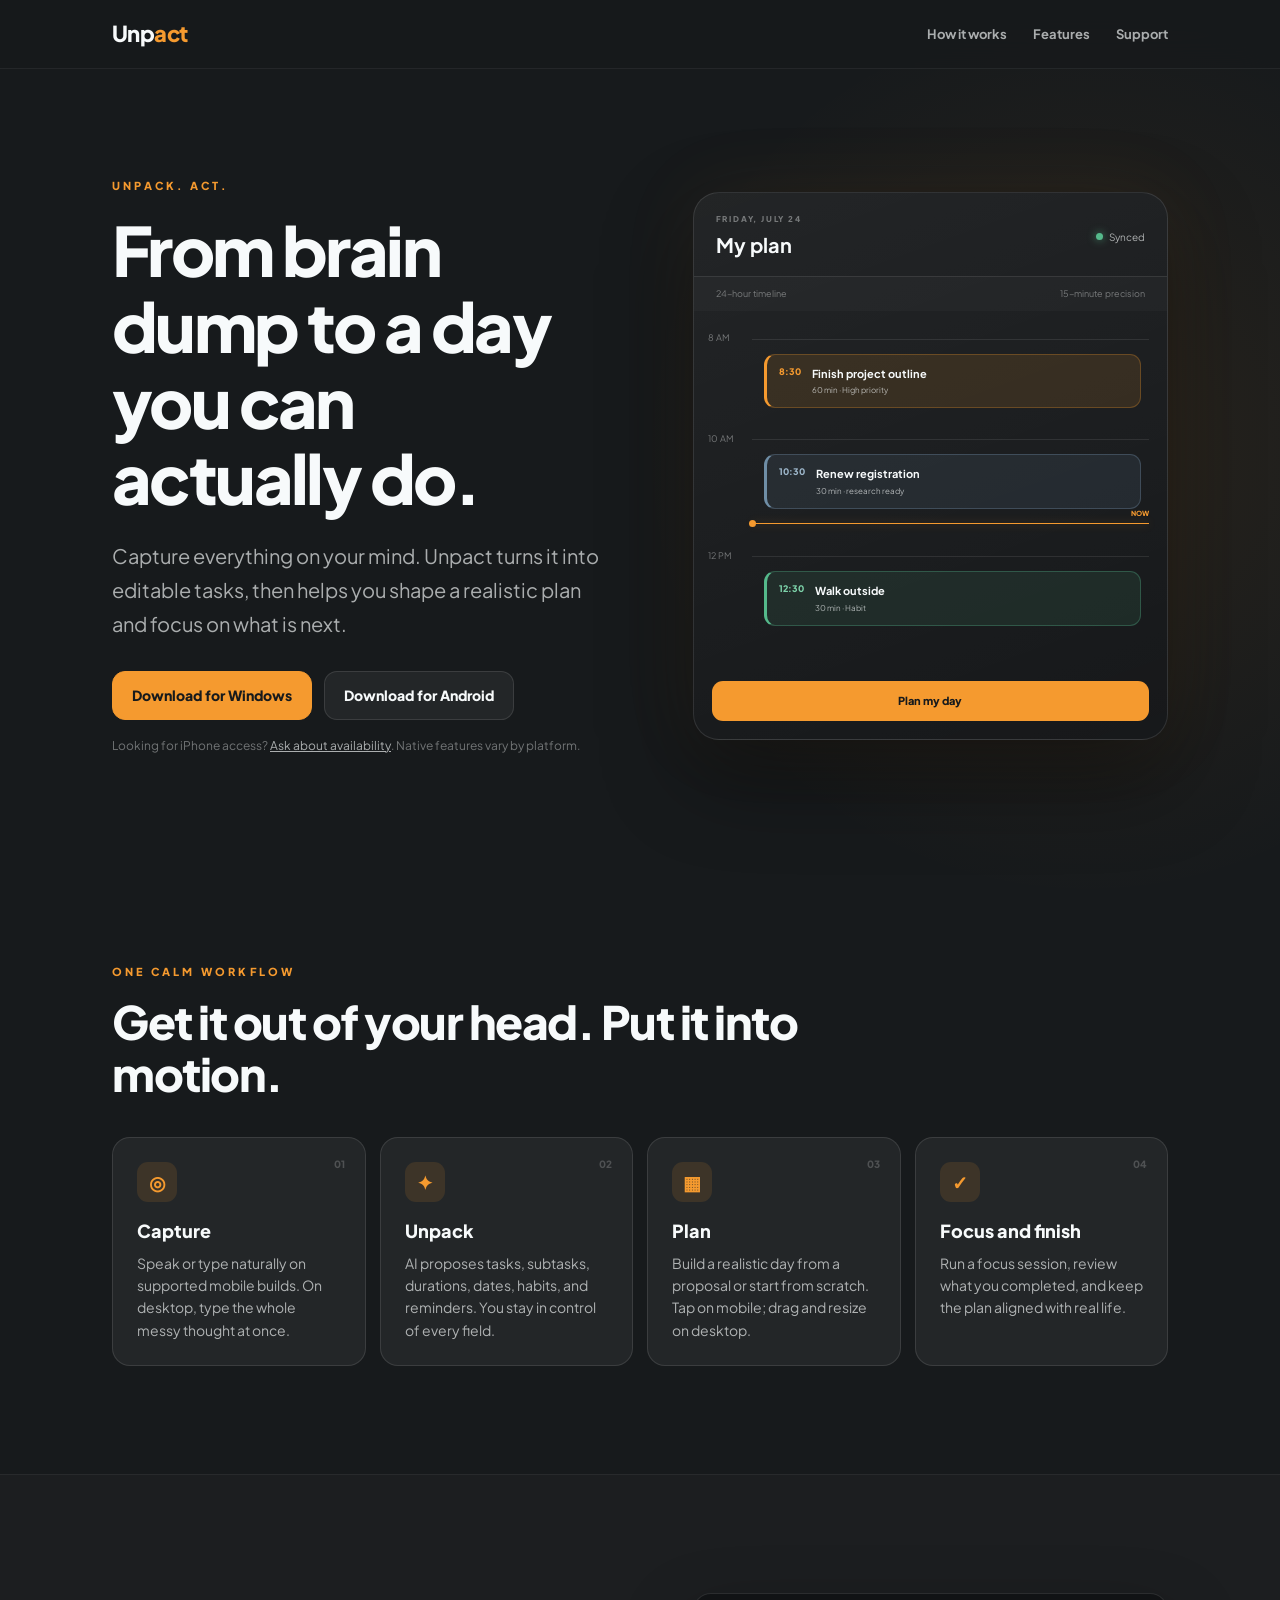
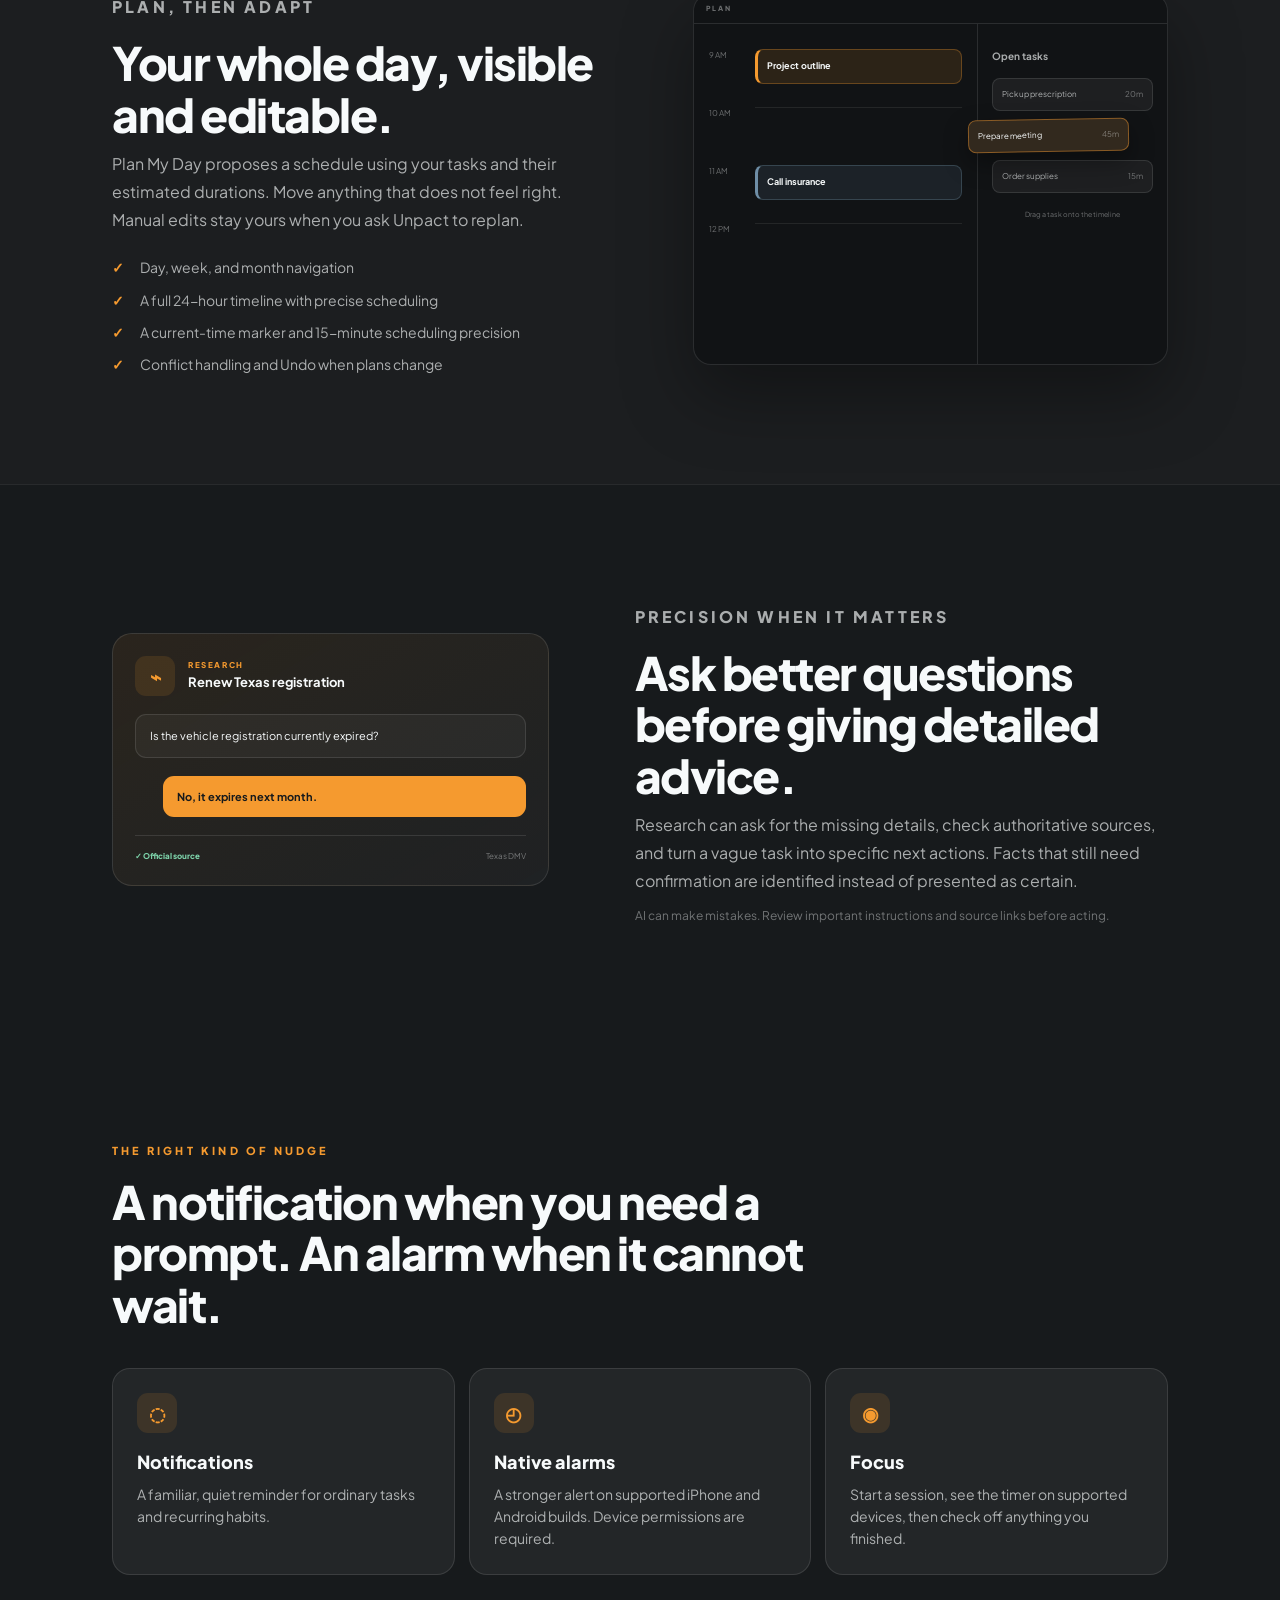
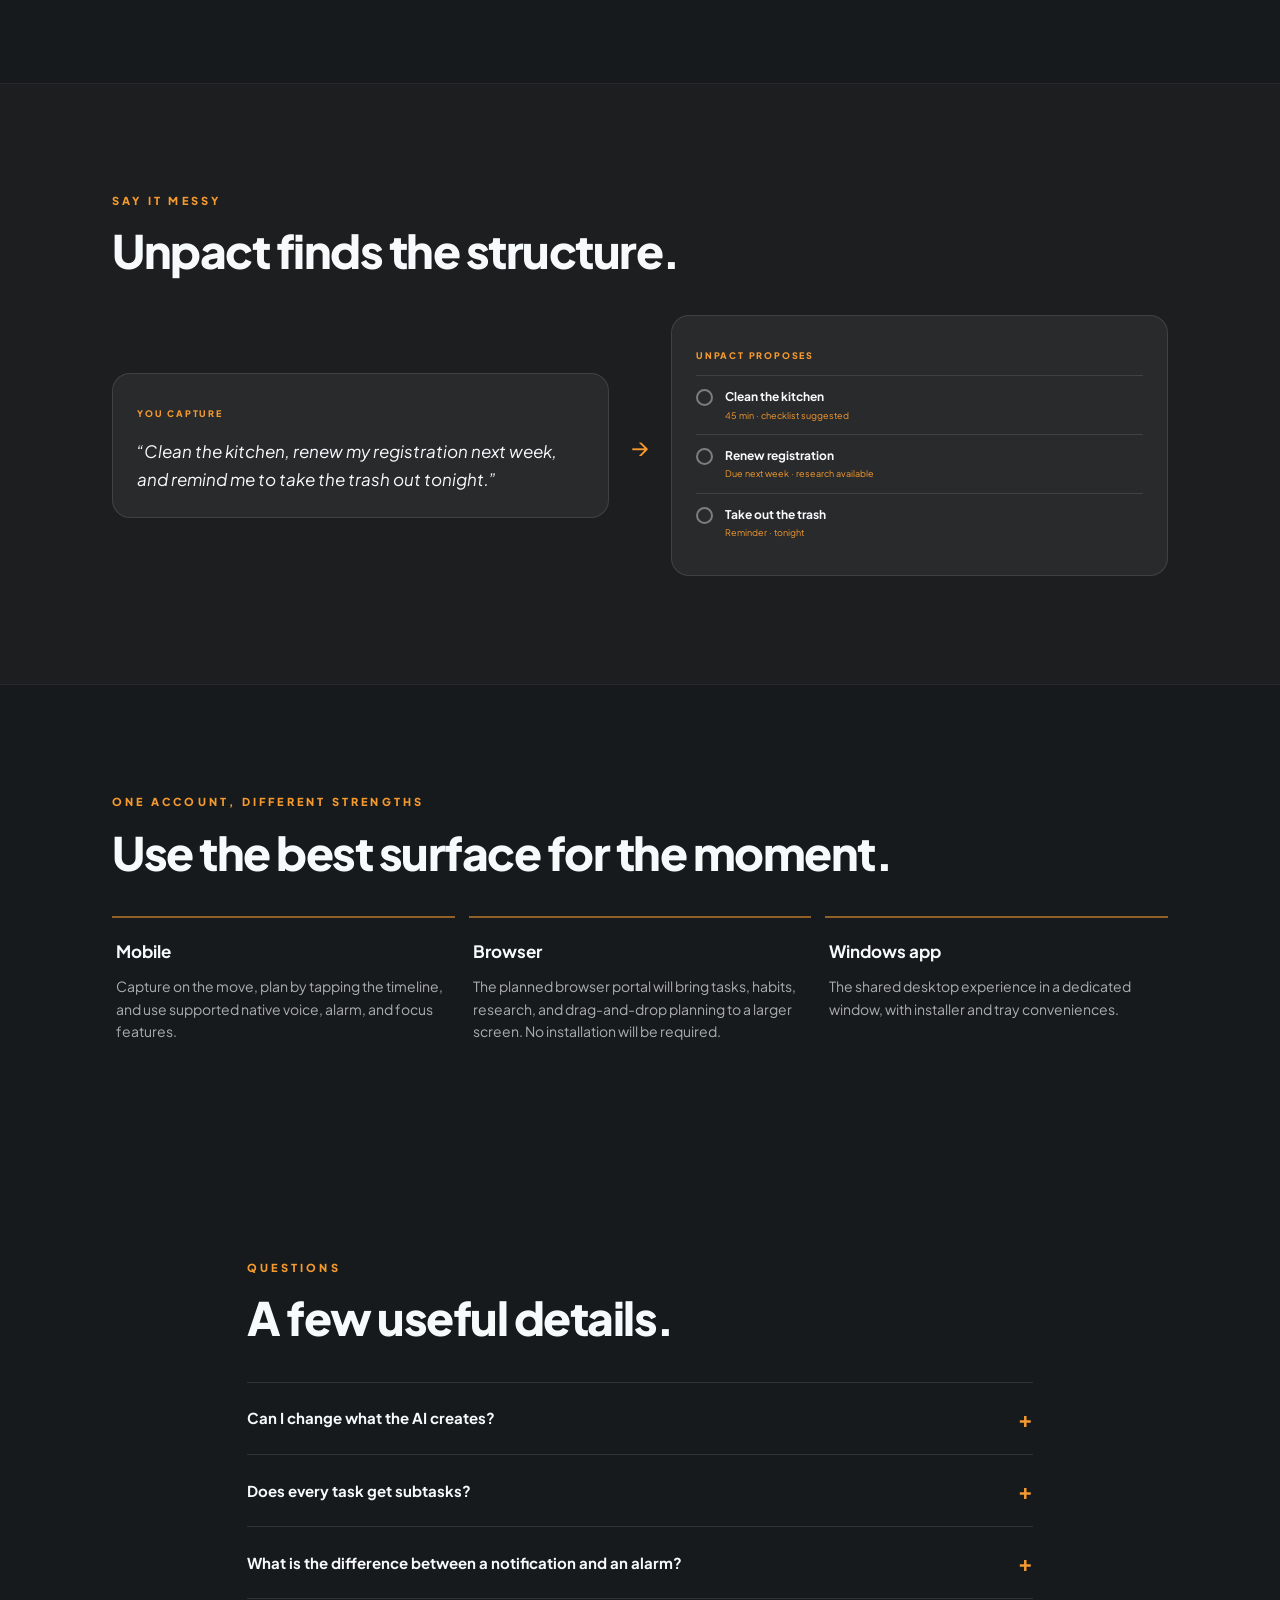
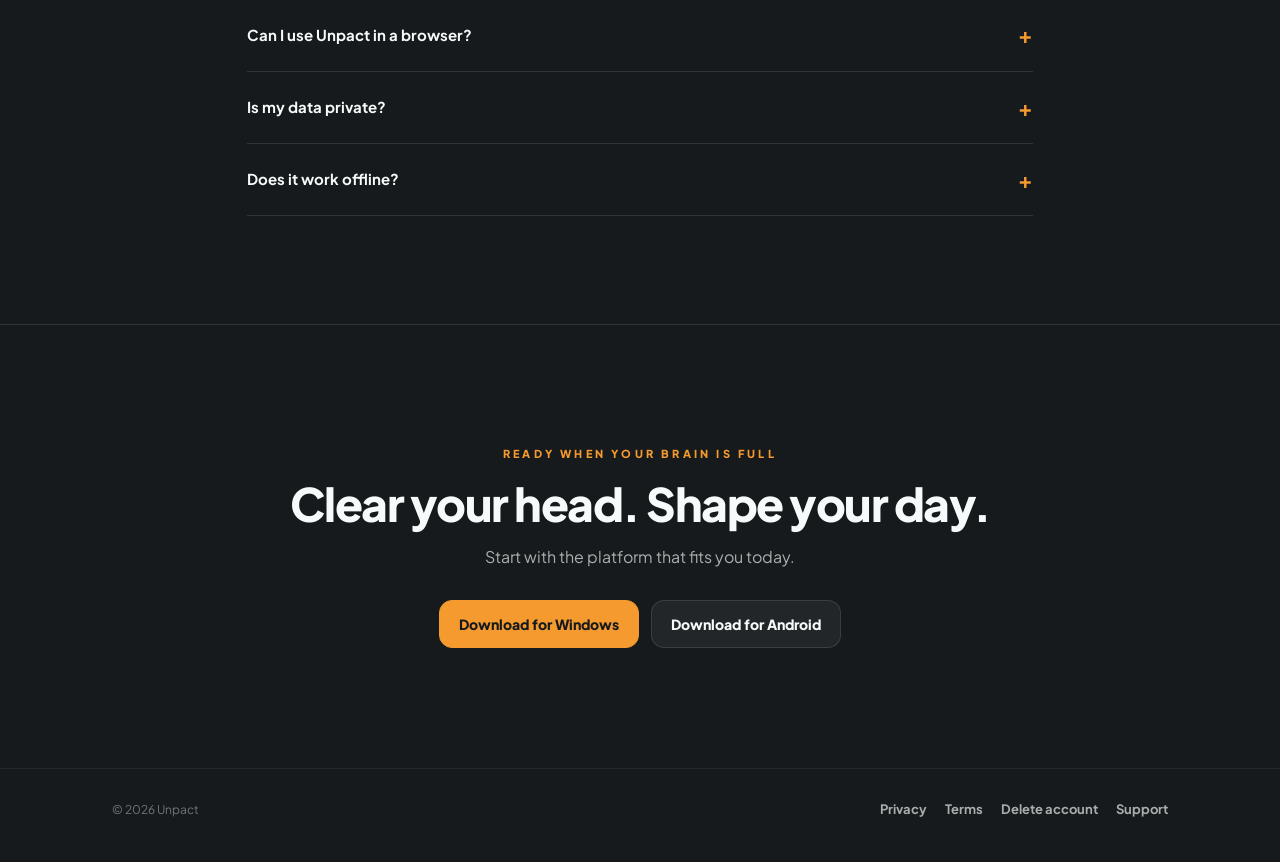
==== commit ff035d28: "Correct the retention statement and the feature name The privacy policy said data is retained while " ====
--- a/index.html
+++ b/index.html
@@ -102,7 +102,7 @@
             <div class="plan-block block-errand">
               <span>10:30</span>
               <strong>Renew registration</strong>
-              <small>30 min · Go Deeper ready</small>
+              <small>30 min · research ready</small>
             </div>
             <div class="now-line"><span>NOW</span></div>
             <div class="time-label">12 PM</div>
@@ -196,7 +196,7 @@
         <div class="deep-card">
           <div class="deep-title">
             <span class="feature-icon" aria-hidden="true">⌁</span>
-            <div><span>GO DEEPER</span><strong>Renew Texas registration</strong></div>
+            <div><span>RESEARCH</span><strong>Renew Texas registration</strong></div>
           </div>
           <div class="question">Is the vehicle registration currently expired?</div>
           <div class="answer">No, it expires next month.</div>
@@ -209,7 +209,7 @@
           <p class="eyebrow">PRECISION WHEN IT MATTERS</p>
           <h2>Ask better questions before giving detailed advice.</h2>
           <p>
-            Go Deeper can ask for the missing details, research authoritative
+            Research can ask for the missing details, check authoritative
             sources, and turn a vague task into specific next actions. Facts that
             still need confirmation are identified instead of presented as certain.
           </p>
@@ -264,7 +264,7 @@
           <div class="result-card">
             <span>UNPACT PROPOSES</span>
             <div class="result-task"><i></i><div><strong>Clean the kitchen</strong><small>45 min · checklist suggested</small></div></div>
-            <div class="result-task"><i></i><div><strong>Renew registration</strong><small>Due next week · Go Deeper available</small></div></div>
+            <div class="result-task"><i></i><div><strong>Renew registration</strong><small>Due next week · research available</small></div></div>
             <div class="result-task"><i></i><div><strong>Take out the trash</strong><small>Reminder · tonight</small></div></div>
           </div>
         </div>
@@ -284,7 +284,7 @@
           </article>
           <article>
             <strong>Browser</strong>
-            <p>The planned browser portal will bring tasks, habits, Go Deeper, and drag-and-drop planning to a larger screen. No installation will be required.</p>
+            <p>The planned browser portal will bring tasks, habits, research, and drag-and-drop planning to a larger screen. No installation will be required.</p>
           </article>
           <article>
             <strong>Windows app</strong>
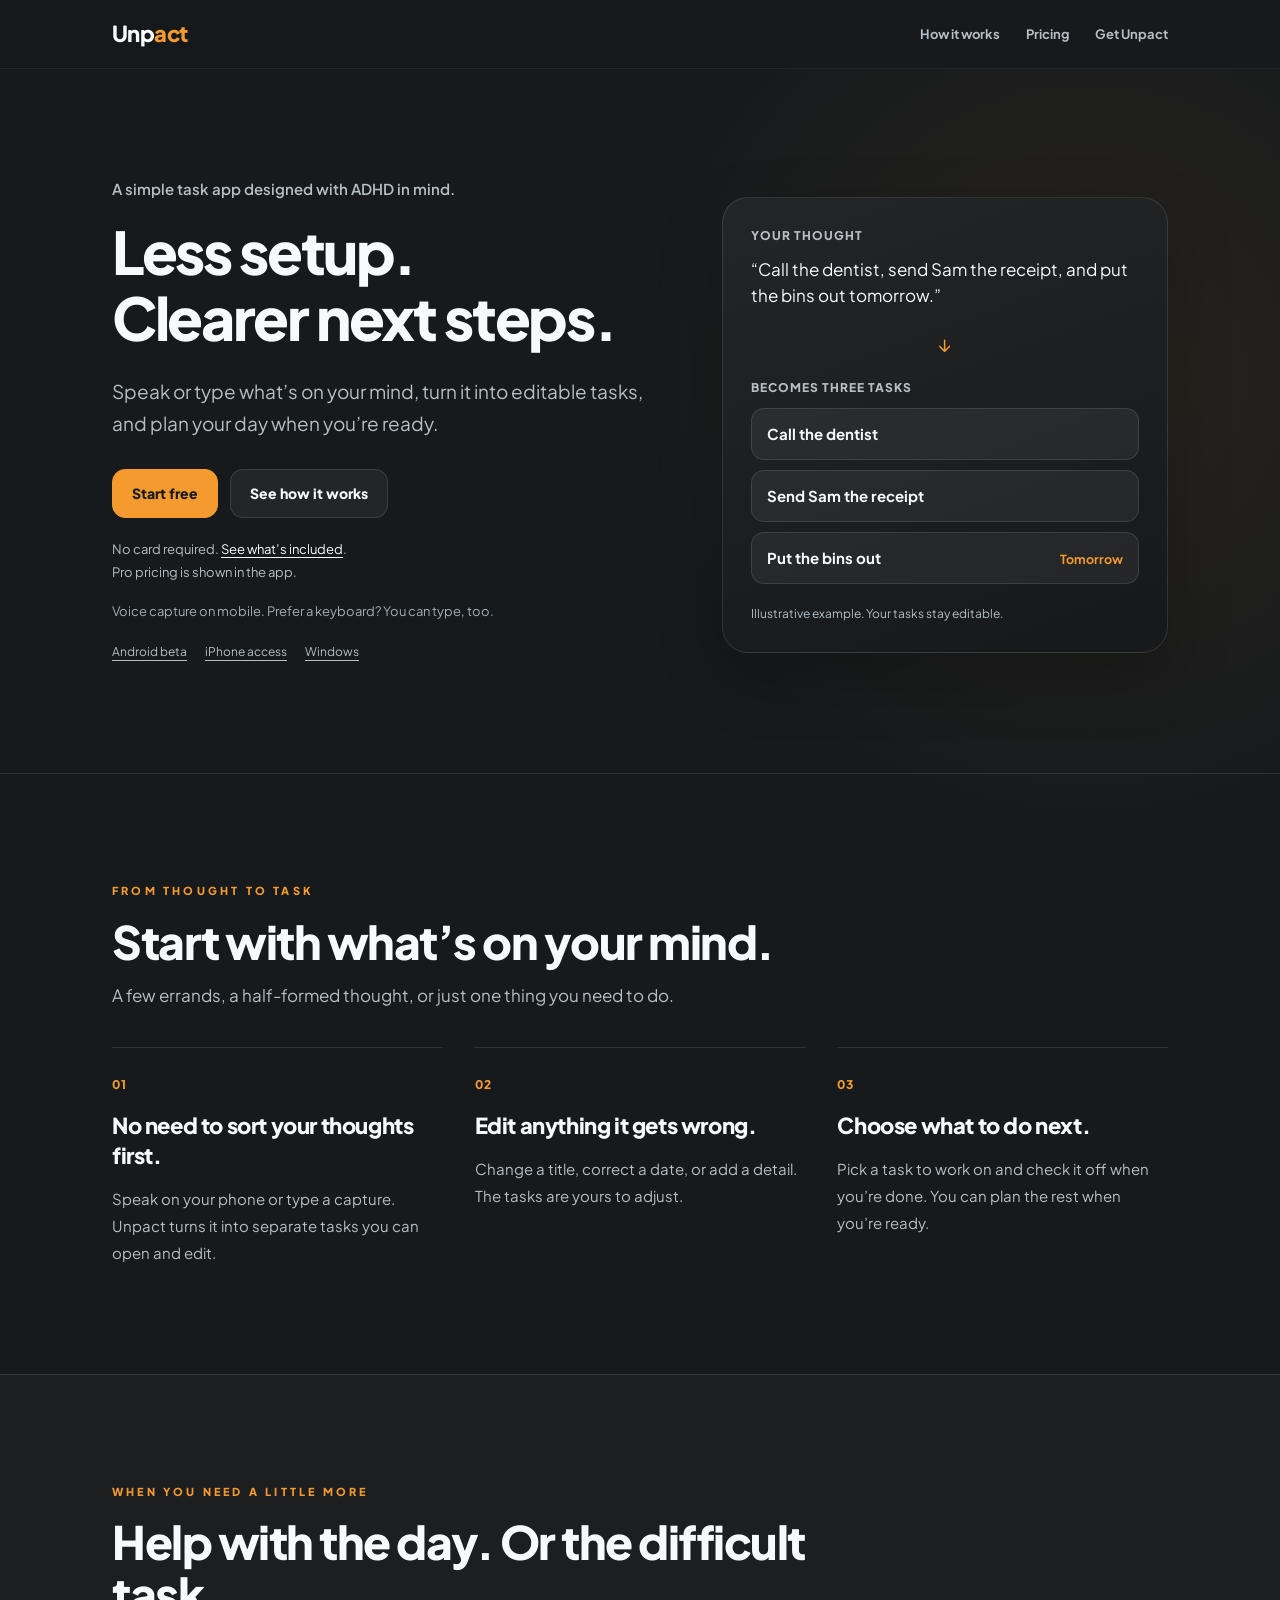
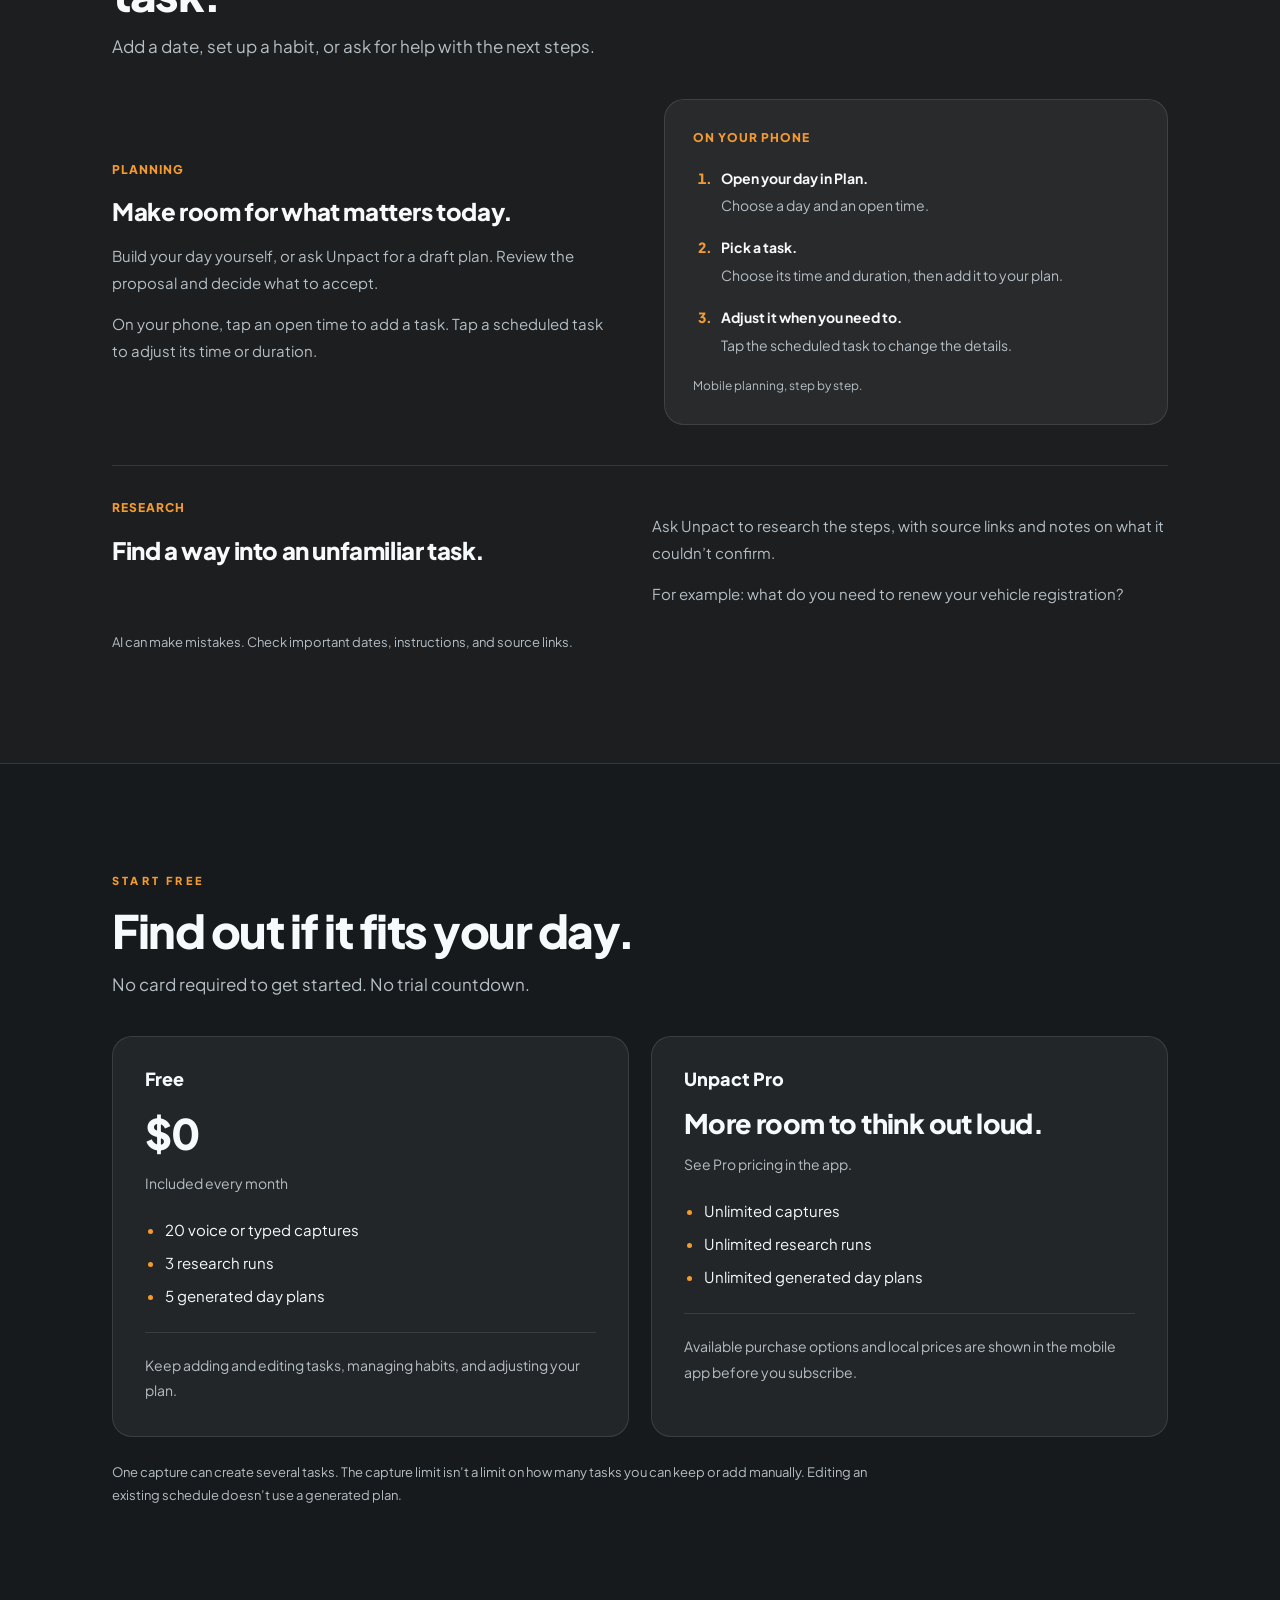
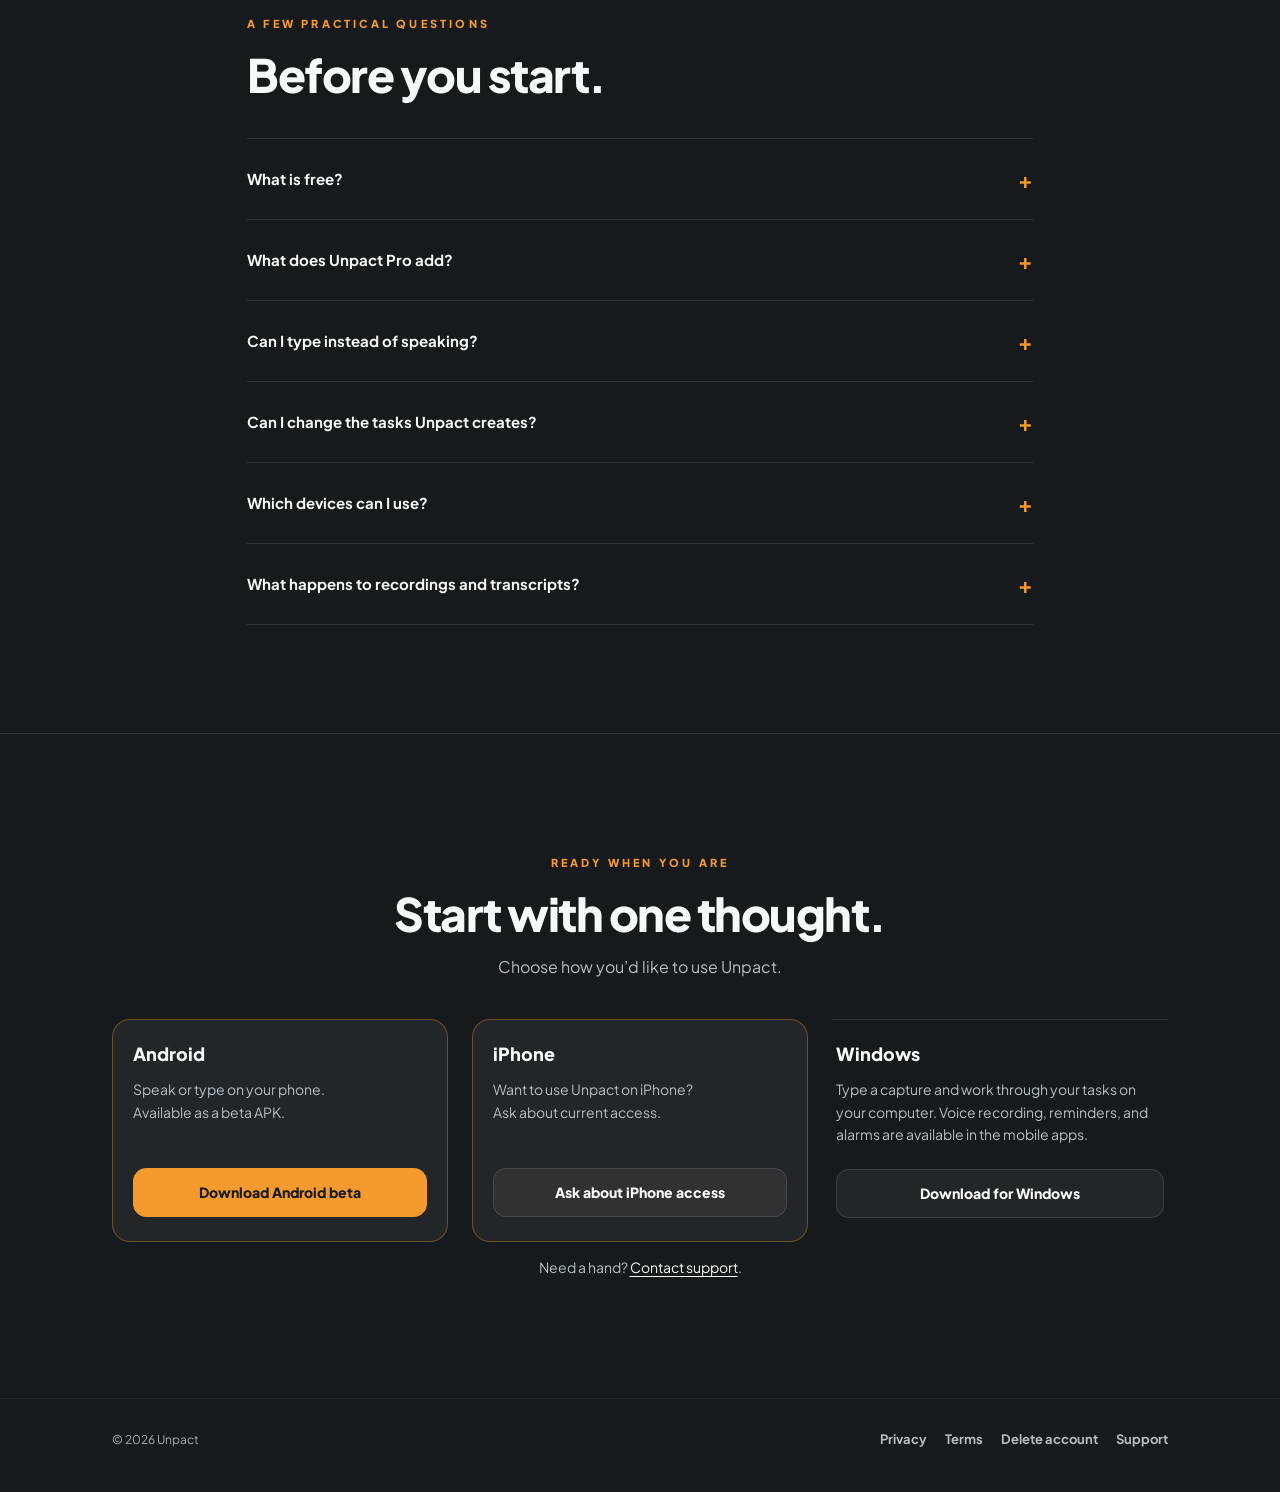
==== commit 690647df: "Publish website refresh from Unpact f03f815" ====
--- a/index.html
+++ b/index.html
@@ -3,40 +3,32 @@
 <head>
   <meta charset="UTF-8" />
   <meta name="viewport" content="width=device-width, initial-scale=1.0" />
-  <title>Unpact — Turn scattered thoughts into a realistic day</title>
-  <meta
-    name="description"
-    content="Capture what is on your mind, let Unpact organize it into editable tasks, and build a realistic plan for your day."
-  />
+  <title>Unpact — Simple task planning, designed with ADHD in mind</title>
+  <meta name="description" content="Less setup. Clearer next steps. Unpact is a simple task app designed with ADHD in mind. Turn your thoughts into editable tasks and plan your day when you're ready. Start free." />
   <link rel="canonical" href="https://www.unpact.app/" />
   <link rel="icon" type="image/png" href="assets/icon.png" />
 
   <meta property="og:type" content="website" />
   <meta property="og:site_name" content="Unpact" />
-  <meta property="og:title" content="Unpact — From brain dump to a day you can actually do" />
-  <meta
-    property="og:description"
-    content="Capture the mess, turn it into editable tasks, and plan a realistic day."
-  />
+  <meta property="og:title" content="Unpact — Simple task planning, designed with ADHD in mind" />
+  <meta property="og:description" content="Less setup. Clearer next steps. Turn your thoughts into editable tasks and plan your day when you're ready. Start free." />
   <meta property="og:url" content="https://www.unpact.app/" />
   <meta property="og:image" content="https://www.unpact.app/assets/icon.png" />
-  <meta name="twitter:card" content="summary_large_image" />
-  <meta name="twitter:title" content="Unpact — Unpack. Act." />
-  <meta
-    name="twitter:description"
-    content="Capture the mess, turn it into editable tasks, and plan a realistic day."
-  />
+  <meta property="og:image:alt" content="Unpact app icon" />
+  <meta name="twitter:card" content="summary" />
+  <meta name="twitter:title" content="Unpact — Simple task planning, designed with ADHD in mind" />
+  <meta name="twitter:description" content="Less setup. Clearer next steps. Turn your thoughts into editable tasks and plan your day when you're ready. Start free." />
   <meta name="twitter:image" content="https://www.unpact.app/assets/icon.png" />
+  <meta name="twitter:image:alt" content="Unpact app icon" />
   <meta name="theme-color" content="#171A1C" />
   <link rel="preconnect" href="https://fonts.googleapis.com" />
   <link rel="preconnect" href="https://fonts.gstatic.com" crossorigin />
-  <link
-    href="https://fonts.googleapis.com/css2?family=Plus+Jakarta+Sans:wght@500;600;700;800&display=swap"
-    rel="stylesheet"
-  />
-  <link rel="stylesheet" href="styles.css?v=5" />
+  <link href="https://fonts.googleapis.com/css2?family=Plus+Jakarta+Sans:wght@500;600;700;800&display=swap" rel="stylesheet" />
+  <link rel="stylesheet" href="styles.css?v=8" />
+  <script src="demo-player.js?v=1" defer></script>
 </head>
-<body>
+<body class="home-page">
+  <a class="skip-link" href="#main-content">Skip to content</a>
   <header class="site-header">
     <div class="wrap header-inner">
       <a class="brand" href="/" aria-label="Unpact home">
@@ -44,311 +36,229 @@
       </a>
       <nav class="header-links" aria-label="Primary navigation">
         <a class="nav-secondary" href="#how-it-works">How it works</a>
-        <a class="nav-secondary" href="#features">Features</a>
-        <a href="mailto:support@unpact.app">Support</a>
+        <a href="#pricing">Pricing</a>
+        <a href="#get-unpact">Get Unpact</a>
       </nav>
     </div>
   </header>
 
-  <main>
-    <section class="hero">
+  <main id="main-content" tabindex="-1">
+    <section class="hero" aria-labelledby="hero-title">
       <div class="wrap hero-grid">
         <div class="hero-copy">
-          <p class="eyebrow">UNPACK. ACT.</p>
-          <h1>From brain dump to a day you can actually do.</h1>
+          <p class="hero-eyebrow">A simple task app designed with ADHD in mind.</p>
+          <h1 id="hero-title">Less setup.<br />Clearer next steps.</h1>
           <p class="hero-sub">
-            Capture everything on your mind. Unpact turns it into editable tasks,
-            then helps you shape a realistic plan and focus on what is next.
+            Speak or type what&rsquo;s on your mind, turn it into editable tasks,
+            and plan your day when you&rsquo;re ready.
           </p>
           <div class="button-row">
-            <a
-              class="button button-primary"
-              href="https://github.com/jaygrth94/unpact-releases/releases/latest/download/Unpact-Setup.exe"
-            >Download for Windows</a>
-            <a
-              class="button button-secondary"
-              href="https://github.com/jaygrth94/unpact-releases/releases/latest/download/Unpact.apk"
-            >Download for Android</a>
-          </div>
-          <p class="availability">
-            Looking for iPhone access?
-            <a href="mailto:support@unpact.app?subject=Unpact%20for%20iPhone">Ask about availability</a>.
-            Native features vary by platform.
+            <a class="button button-primary" href="#get-unpact">Start free</a>
+            <a class="button button-secondary" href="#how-it-works">See how it works</a>
+          </div>
+          <p class="hero-pricing">
+            No card required. <a href="#pricing">See what&rsquo;s included</a>.<br />
+            Pro pricing is shown in the app.
           </p>
-        </div>
-
-        <div class="plan-preview" aria-label="Illustration of an Unpact daily plan">
-          <div class="preview-top">
+          <p class="availability">Voice capture on mobile. Prefer a keyboard? You can type, too.</p>
+          <nav class="hero-platforms" aria-label="Choose your device">
+            <a href="#get-android">Android beta</a>
+            <a href="#get-iphone">iPhone access</a>
+            <a href="#get-windows">Windows</a>
+          </nav>
+        </div>
+
+        <figure class="dump-preview demo" data-demo="capture" aria-label="From a thought to editable tasks">
+          <!-- demo:capture:media:start -->
+          <!-- demo:capture:media:end -->
+          <div class="demo-illustration">
+            <div class="dump-said">
+              <span class="dump-kicker">YOUR THOUGHT</span>
+              <p>&ldquo;Call the dentist, send Sam the receipt, and put the bins out tomorrow.&rdquo;</p>
+            </div>
+            <div class="dump-arrow" aria-hidden="true">&darr;</div>
             <div>
-              <span class="preview-kicker">FRIDAY, JULY 24</span>
-              <strong>My plan</strong>
+              <span class="dump-kicker">BECOMES THREE TASKS</span>
+              <ul class="dump-tasks">
+                <li><strong>Call the dentist</strong></li>
+                <li><strong>Send Sam the receipt</strong></li>
+                <li><strong>Put the bins out</strong><span>Tomorrow</span></li>
+              </ul>
             </div>
-            <span class="preview-status"><i></i> Synced</span>
-          </div>
-          <div class="preview-weather">
-            <span>24-hour timeline</span>
-            <span>15-minute precision</span>
-          </div>
-          <div class="preview-timeline">
-            <div class="time-label">8 AM</div>
-            <div class="time-line"></div>
-            <div class="plan-block block-focus">
-              <span>8:30</span>
-              <strong>Finish project outline</strong>
-              <small>60 min · High priority</small>
+          </div>
+          <figcaption class="demo-fallback-caption">Illustrative example. Your tasks stay editable.</figcaption>
+        </figure>
+      </div>
+    </section>
+
+    <section id="how-it-works" class="section workflow" aria-labelledby="workflow-title">
+      <div class="wrap">
+        <div class="section-heading">
+          <p class="eyebrow">FROM THOUGHT TO TASK</p>
+          <h2 id="workflow-title">Start with what&rsquo;s on your mind.</h2>
+          <p class="section-lede">A few errands, a half-formed thought, or just one thing you need to do.</p>
+        </div>
+        <ol class="workflow-grid">
+          <li class="workflow-step">
+            <span class="step-number" aria-hidden="true">01</span>
+            <h3>No need to sort your thoughts first.</h3>
+            <p>Speak on your phone or type a capture. Unpact turns it into separate tasks you can open and edit.</p>
+          </li>
+          <li class="workflow-step">
+            <span class="step-number" aria-hidden="true">02</span>
+            <h3>Edit anything it gets wrong.</h3>
+            <p>Change a title, correct a date, or add a detail. The tasks are yours to adjust.</p>
+          </li>
+          <li class="workflow-step">
+            <span class="step-number" aria-hidden="true">03</span>
+            <h3>Choose what to do next.</h3>
+            <p>Pick a task to work on and check it off when you&rsquo;re done. You can plan the rest when you&rsquo;re ready.</p>
+          </li>
+        </ol>
+      </div>
+    </section>
+
+    <section class="section optional-features" aria-labelledby="optional-title">
+      <div class="wrap">
+        <div class="section-heading">
+          <p class="eyebrow">WHEN YOU NEED A LITTLE MORE</p>
+          <h2 id="optional-title">Help with the day. Or the difficult task.</h2>
+          <p class="section-lede">Add a date, set up a habit, or ask for help with the next steps.</p>
+        </div>
+        <article class="planning-showcase" aria-labelledby="planning-title">
+          <div class="planning-copy">
+            <p class="card-kicker">PLANNING</p>
+            <h3 id="planning-title">Make room for what matters today.</h3>
+            <p>Build your day yourself, or ask Unpact for a draft plan. Review the proposal and decide what to accept.</p>
+            <p>On your phone, tap an open time to add a task. Tap a scheduled task to adjust its time or duration.</p>
+          </div>
+          <figure class="plan-walkthrough demo" data-demo="plan" aria-label="Planning on your phone">
+            <!-- demo:plan:media:start -->
+            <!-- demo:plan:media:end -->
+            <div class="demo-illustration">
+              <p class="card-kicker">ON YOUR PHONE</p>
+              <ol class="demo-steps">
+                <li><strong>Open your day in Plan.</strong><span>Choose a day and an open time.</span></li>
+                <li><strong>Pick a task.</strong><span>Choose its time and duration, then add it to your plan.</span></li>
+                <li><strong>Adjust it when you need to.</strong><span>Tap the scheduled task to change the details.</span></li>
+              </ol>
             </div>
-            <div class="time-label">10 AM</div>
-            <div class="time-line"></div>
-            <div class="plan-block block-errand">
-              <span>10:30</span>
-              <strong>Renew registration</strong>
-              <small>30 min · research ready</small>
-            </div>
-            <div class="now-line"><span>NOW</span></div>
-            <div class="time-label">12 PM</div>
-            <div class="time-line"></div>
-            <div class="plan-block block-habit">
-              <span>12:30</span>
-              <strong>Walk outside</strong>
-              <small>30 min · Habit</small>
-            </div>
-          </div>
-          <div class="preview-action">Plan my day</div>
-        </div>
-      </div>
-    </section>
-
-    <section id="how-it-works" class="section">
-      <div class="wrap">
-        <div class="section-heading">
-          <p class="eyebrow">ONE CALM WORKFLOW</p>
-          <h2>Get it out of your head. Put it into motion.</h2>
-        </div>
-        <div class="workflow-grid">
-          <article class="feature-card">
-            <span class="step">01</span>
-            <div class="feature-icon" aria-hidden="true">◎</div>
-            <h3>Capture</h3>
-            <p>Speak or type naturally on supported mobile builds. On desktop, type the whole messy thought at once.</p>
-          </article>
-          <article class="feature-card">
-            <span class="step">02</span>
-            <div class="feature-icon" aria-hidden="true">✦</div>
-            <h3>Unpack</h3>
-            <p>AI proposes tasks, subtasks, durations, dates, habits, and reminders. You stay in control of every field.</p>
-          </article>
-          <article class="feature-card">
-            <span class="step">03</span>
-            <div class="feature-icon" aria-hidden="true">▦</div>
-            <h3>Plan</h3>
-            <p>Build a realistic day from a proposal or start from scratch. Tap on mobile; drag and resize on desktop.</p>
-          </article>
-          <article class="feature-card">
-            <span class="step">04</span>
-            <div class="feature-icon" aria-hidden="true">✓</div>
-            <h3>Focus and finish</h3>
-            <p>Run a focus session, review what you completed, and keep the plan aligned with real life.</p>
-          </article>
-        </div>
-      </div>
-    </section>
-
-    <section id="features" class="section showcase">
-      <div class="wrap showcase-grid">
-        <div class="showcase-copy">
-          <p class="eyebrow">PLAN, THEN ADAPT</p>
-          <h2>Your whole day, visible and editable.</h2>
-          <p>
-            Plan My Day proposes a schedule using your tasks and their estimated
-            durations. Move anything that does not feel right. Manual edits stay
-            yours when you ask Unpact to replan.
-          </p>
-          <ul class="check-list">
-            <li>Day, week, and month navigation</li>
-            <li>A full 24-hour timeline with precise scheduling</li>
-            <li>A current-time marker and 15-minute scheduling precision</li>
-            <li>Conflict handling and Undo when plans change</li>
-          </ul>
-        </div>
-        <div class="desktop-preview" aria-label="Illustration of desktop drag-and-drop planning">
-          <div class="desktop-title">PLAN</div>
-          <div class="desktop-body">
-            <div class="mini-timeline">
-              <span>9 AM</span><div class="mini-block">Project outline</div>
-              <span>10 AM</span><div class="mini-gap"></div>
-              <span>11 AM</span><div class="mini-block alt">Call insurance</div>
-              <span>12 PM</span><div class="mini-gap"></div>
-            </div>
-            <div class="task-palette">
-              <strong>Open tasks</strong>
-              <div class="palette-task">Pick up prescription <span>20m</span></div>
-              <div class="palette-task dragging">Prepare meeting <span>45m</span></div>
-              <div class="palette-task">Order supplies <span>15m</span></div>
-              <small>Drag a task onto the timeline</small>
-            </div>
-          </div>
-        </div>
-      </div>
-    </section>
-
-    <section class="section intelligence">
-      <div class="wrap intelligence-grid">
-        <div class="deep-card">
-          <div class="deep-title">
-            <span class="feature-icon" aria-hidden="true">⌁</span>
-            <div><span>RESEARCH</span><strong>Renew Texas registration</strong></div>
-          </div>
-          <div class="question">Is the vehicle registration currently expired?</div>
-          <div class="answer">No, it expires next month.</div>
-          <div class="source-row">
-            <span>✓ Official source</span>
-            <span>Texas DMV</span>
-          </div>
-        </div>
-        <div class="showcase-copy">
-          <p class="eyebrow">PRECISION WHEN IT MATTERS</p>
-          <h2>Ask better questions before giving detailed advice.</h2>
-          <p>
-            Research can ask for the missing details, check authoritative
-            sources, and turn a vague task into specific next actions. Facts that
-            still need confirmation are identified instead of presented as certain.
-          </p>
-          <p class="fine-print">
-            AI can make mistakes. Review important instructions and source links before acting.
-          </p>
-        </div>
-      </div>
-    </section>
-
-    <section class="section">
-      <div class="wrap">
-        <div class="section-heading">
-          <p class="eyebrow">THE RIGHT KIND OF NUDGE</p>
-          <h2>A notification when you need a prompt. An alarm when it cannot wait.</h2>
-        </div>
-        <div class="reminder-grid">
-          <article class="feature-card reminder-card">
-            <div class="feature-icon" aria-hidden="true">◌</div>
-            <h3>Notifications</h3>
-            <p>A familiar, quiet reminder for ordinary tasks and recurring habits.</p>
-          </article>
-          <article class="feature-card reminder-card">
-            <div class="feature-icon" aria-hidden="true">◴</div>
-            <h3>Native alarms</h3>
-            <p>A stronger alert on supported iPhone and Android builds. Device permissions are required.</p>
-          </article>
-          <article class="feature-card reminder-card">
-            <div class="feature-icon" aria-hidden="true">◉</div>
-            <h3>Focus</h3>
-            <p>Start a session, see the timer on supported devices, then check off anything you finished.</p>
-          </article>
-        </div>
-      </div>
-    </section>
-
-    <section class="section example">
-      <div class="wrap">
-        <div class="section-heading">
-          <p class="eyebrow">SAY IT MESSY</p>
-          <h2>Unpact finds the structure.</h2>
-        </div>
-        <div class="example-grid">
-          <div class="quote-card">
-            <span>YOU CAPTURE</span>
-            <blockquote>
-              “Clean the kitchen, renew my registration next week, and remind me
-              to take the trash out tonight.”
-            </blockquote>
-          </div>
-          <div class="example-arrow" aria-hidden="true">→</div>
-          <div class="result-card">
-            <span>UNPACT PROPOSES</span>
-            <div class="result-task"><i></i><div><strong>Clean the kitchen</strong><small>45 min · checklist suggested</small></div></div>
-            <div class="result-task"><i></i><div><strong>Renew registration</strong><small>Due next week · research available</small></div></div>
-            <div class="result-task"><i></i><div><strong>Take out the trash</strong><small>Reminder · tonight</small></div></div>
-          </div>
-        </div>
-      </div>
-    </section>
-
-    <section class="section platforms">
-      <div class="wrap">
-        <div class="section-heading">
-          <p class="eyebrow">ONE ACCOUNT, DIFFERENT STRENGTHS</p>
-          <h2>Use the best surface for the moment.</h2>
-        </div>
-        <div class="platform-grid">
-          <article>
-            <strong>Mobile</strong>
-            <p>Capture on the move, plan by tapping the timeline, and use supported native voice, alarm, and focus features.</p>
-          </article>
-          <article>
-            <strong>Browser</strong>
-            <p>The planned browser portal will bring tasks, habits, research, and drag-and-drop planning to a larger screen. No installation will be required.</p>
-          </article>
-          <article>
-            <strong>Windows app</strong>
-            <p>The shared desktop experience in a dedicated window, with installer and tray conveniences.</p>
-          </article>
-        </div>
-      </div>
-    </section>
-
-    <section class="section faq">
+            <figcaption class="demo-fallback-caption">Mobile planning, step by step.</figcaption>
+          </figure>
+        </article>
+        <article class="research-summary">
+          <div>
+            <p class="card-kicker">RESEARCH</p>
+            <h3>Find a way into an unfamiliar task.</h3>
+          </div>
+          <div>
+            <p>Ask Unpact to research the steps, with source links and notes on what it couldn&rsquo;t confirm.</p>
+            <p class="research-example">For example: what do you need to renew your vehicle registration?</p>
+          </div>
+        </article>
+        <p class="section-note">AI can make mistakes. Check important dates, instructions, and source links.</p>
+      </div>
+    </section>
+
+    <section id="pricing" class="section" aria-labelledby="pricing-title">
+      <div class="wrap">
+        <div class="section-heading">
+          <p class="eyebrow">START FREE</p>
+          <h2 id="pricing-title">Find out if it fits your day.</h2>
+          <p class="section-lede">No card required to get started. No trial countdown.</p>
+        </div>
+        <div class="pricing-grid">
+          <article class="price-card">
+            <h3>Free</h3>
+            <p class="price-value">$0</p>
+            <p class="price-detail">Included every month</p>
+            <ul class="price-features">
+              <li>20 voice or typed captures</li>
+              <li>3 research runs</li>
+              <li>5 generated day plans</li>
+            </ul>
+            <p class="price-note">Keep adding and editing tasks, managing habits, and adjusting your plan.</p>
+          </article>
+          <article class="price-card">
+            <h3>Unpact Pro</h3>
+            <p class="price-value price-value-copy">More room to think out loud.</p>
+            <p class="price-detail">See Pro pricing in the app.</p>
+            <ul class="price-features">
+              <li>Unlimited captures</li>
+              <li>Unlimited research runs</li>
+              <li>Unlimited generated day plans</li>
+            </ul>
+            <p class="price-note">Available purchase options and local prices are shown in the mobile app before you subscribe.</p>
+          </article>
+        </div>
+        <p class="section-note">One capture can create several tasks. The capture limit isn&rsquo;t a limit on how many tasks you can keep or add manually. Editing an existing schedule doesn&rsquo;t use a generated plan.</p>
+      </div>
+    </section>
+
+    <section id="trust" class="section faq" aria-labelledby="faq-title">
       <div class="wrap faq-wrap">
         <div class="section-heading">
-          <p class="eyebrow">QUESTIONS</p>
-          <h2>A few useful details.</h2>
-        </div>
-        <details>
-          <summary>Can I change what the AI creates?</summary>
-          <p>Yes. Tasks, titles, dates, durations, subtasks, priorities, reminders, and plans remain editable.</p>
-        </details>
-        <details>
-          <summary>Does every task get subtasks?</summary>
-          <p>No. Unpact can suggest subtasks when they make the work clearer, but it keeps genuinely simple tasks simple.</p>
-        </details>
-        <details>
-          <summary>What is the difference between a notification and an alarm?</summary>
-          <p>Notifications are ordinary device reminders. Alarms are stronger native alerts available only on supported mobile builds and require the relevant device permissions.</p>
-        </details>
-        <details>
-          <summary>Can I use Unpact in a browser?</summary>
-          <p>The browser experience is being prepared as a login-based portal. It does not need to be installed; native phone integrations will continue to live in the mobile apps.</p>
-        </details>
-        <details>
-          <summary>Is my data private?</summary>
-          <p>Your tasks and memos belong to you. You can export your data or delete your account. Read the <a href="privacy.html">privacy policy</a> for details.</p>
-        </details>
-        <details>
-          <summary>Does it work offline?</summary>
-          <p>AI capture and current account synchronization require a connection. Unpact does not currently promise full offline operation.</p>
-        </details>
-      </div>
-    </section>
-
-    <section class="cta">
-      <div class="wrap">
-        <p class="eyebrow">READY WHEN YOUR BRAIN IS FULL</p>
-        <h2>Clear your head. Shape your day.</h2>
-        <p>Start with the platform that fits you today.</p>
-        <div class="button-row button-row-center">
-          <a
-            class="button button-primary"
-            href="https://github.com/jaygrth94/unpact-releases/releases/latest/download/Unpact-Setup.exe"
-          >Download for Windows</a>
-          <a
-            class="button button-secondary"
-            href="https://github.com/jaygrth94/unpact-releases/releases/latest/download/Unpact.apk"
-          >Download for Android</a>
-        </div>
+          <p class="eyebrow">A FEW PRACTICAL QUESTIONS</p>
+          <h2 id="faq-title">Before you start.</h2>
+        </div>
+        <details>
+          <summary>What is free?</summary>
+          <p>Free includes 20 voice or typed captures, 3 research runs, and 5 generated day plans each month. Manually adding and editing tasks, managing habits, and editing your schedule are included. One capture can create several tasks.</p>
+        </details>
+        <details>
+          <summary>What does Unpact Pro add?</summary>
+          <p>Unpact Pro removes those monthly capture, research, and generated-plan limits. See the available subscriptions, local prices, and billing periods in the mobile app. Manage or cancel through the store where you subscribe.</p>
+        </details>
+        <details>
+          <summary>Can I type instead of speaking?</summary>
+          <p>Yes. You can type on mobile and Windows. In-app voice recording is available on mobile; Windows uses typed capture.</p>
+        </details>
+        <details>
+          <summary>Can I change the tasks Unpact creates?</summary>
+          <p>Yes. Once your capture is processed, open a task to change its title, date, or details. Capture creates tasks automatically; a generated day plan is a separate draft you choose to accept.</p>
+        </details>
+        <details>
+          <summary>Which devices can I use?</summary>
+          <p>Download the Android beta or Windows app below. For current iPhone access, <a href="mailto:support@unpact.app?subject=Unpact%20for%20iPhone">get in touch</a>. Voice recording, reminders, and alarms are mobile features; Windows supports typed capture.</p>
+        </details>
+        <details>
+          <summary>What happens to recordings and transcripts?</summary>
+          <p>Opening capture history removes finished memos older than 14 days, including their recordings and memo transcripts. Tasks and task-processing records, including a copy of the input text, remain with your account. This window does not describe provider retention. See our <a href="privacy.html">privacy policy</a> and <a href="delete-account.html">account deletion instructions</a> for details.</p>
+        </details>
+      </div>
+    </section>
+
+    <section id="get-unpact" class="cta" aria-labelledby="download-title">
+      <div class="wrap">
+        <p class="eyebrow">READY WHEN YOU ARE</p>
+        <h2 id="download-title">Start with one thought.</h2>
+        <p>Choose how you&rsquo;d like to use Unpact.</p>
+        <div class="download-grid">
+          <article id="get-android" class="download-card download-mobile">
+            <h3>Android</h3>
+            <p>Speak or type on your phone.<br />Available as a beta APK.</p>
+            <a class="button button-primary" href="https://github.com/jaygrth94/unpact-releases/releases/latest/download/Unpact.apk">Download Android beta</a>
+          </article>
+          <article id="get-iphone" class="download-card download-mobile">
+            <h3>iPhone</h3>
+            <p>Want to use Unpact on iPhone?<br />Ask about current access.</p>
+            <a class="button button-secondary" href="mailto:support@unpact.app?subject=Unpact%20for%20iPhone">Ask about iPhone access</a>
+          </article>
+          <article id="get-windows" class="download-card download-desktop">
+            <h3>Windows</h3>
+            <p>Type a capture and work through your tasks on your computer. Voice recording, reminders, and alarms are available in the mobile apps.</p>
+            <!-- The latest release has an APK only; this is the available Windows installer. -->
+            <a class="button button-secondary" href="https://github.com/jaygrth94/unpact-releases/releases/download/v1.0.0/Unpact-Setup.exe">Download for Windows</a>
+          </article>
+        </div>
+        <p class="download-support">Need a hand? <a href="mailto:support@unpact.app">Contact support</a>.</p>
       </div>
     </section>
   </main>
 
   <footer>
     <div class="wrap footer-inner">
-      <div>© 2026 Unpact</div>
+      <div>&copy; 2026 Unpact</div>
       <nav aria-label="Footer navigation">
         <a href="privacy.html">Privacy</a>
         <a href="terms.html">Terms</a>
--- a/styles.css
+++ b/styles.css
@@ -883,6 +883,13 @@
   font-size: 32px;
 }
 
+/* A feed URL is long and unbreakable, and on a 320px screen it pushed the
+   whole page sideways. Break it rather than let the body scroll. */
+.legal code {
+  overflow-wrap: anywhere;
+  word-break: break-word;
+}
+
 .legal .updated {
   margin-bottom: 36px;
   color: var(--faint);
@@ -918,6 +925,149 @@
 :focus-visible {
   outline: 3px solid rgba(245, 154, 47, 0.72);
   outline-offset: 3px;
+}
+
+
+/* ---------------------------------------------------------------------------
+   Hero demonstration: what you said, and what you got back. The old preview
+   showed a finished day plan, which is the third thing the app does. This
+   shows the first, because that is the promise the page is now making.
+   --------------------------------------------------------------------------- */
+.dump-preview {
+  min-width: 0;
+  padding: clamp(20px, 3vw, 28px);
+  border: 1px solid var(--border);
+  border-radius: 26px;
+  background:
+    linear-gradient(160deg, rgba(255, 255, 255, 0.075), rgba(255, 255, 255, 0.025)),
+    var(--bg-deep);
+  box-shadow: 0 35px 90px rgba(0, 0, 0, 0.42), 0 0 80px rgba(245, 154, 47, 0.08);
+}
+
+.dump-kicker {
+  display: block;
+  margin-bottom: 10px;
+  color: var(--faint);
+  font-size: 11px;
+  font-weight: 800;
+  letter-spacing: 1.4px;
+}
+
+.dump-said p {
+  margin: 0;
+  color: var(--text);
+  font-size: clamp(15px, 1.6vw, 17px);
+  line-height: 1.55;
+}
+
+.dump-arrow {
+  margin: 20px 0 18px;
+  color: var(--accent);
+  font-size: 20px;
+  text-align: center;
+}
+
+.dump-tasks {
+  display: grid;
+  gap: 10px;
+  margin: 0;
+  padding: 0;
+  list-style: none;
+}
+
+.dump-tasks li {
+  display: flex;
+  flex-wrap: wrap;
+  align-items: baseline;
+  justify-content: space-between;
+  gap: 6px 14px;
+  padding: 13px 15px;
+  border: 1px solid var(--border);
+  border-radius: 13px;
+  background: var(--card);
+}
+
+.dump-tasks strong {
+  min-width: 0;
+  font-size: 15px;
+  font-weight: 700;
+}
+
+.dump-tasks span {
+  flex-shrink: 0;
+  color: var(--accent);
+  font-size: 12.5px;
+  font-weight: 700;
+}
+
+/* The claim the research card exists to make: it says what it could not
+   establish, rather than leaving the gap unmarked. */
+.unverified-row {
+  display: flex;
+  align-items: center;
+  justify-content: space-between;
+  gap: 12px;
+  margin-top: 10px;
+  padding-top: 10px;
+  border-top: 1px solid var(--border);
+  color: var(--faint);
+  font-size: 8px;
+}
+
+.unverified-row span:first-child {
+  color: var(--accent);
+  font-weight: 800;
+}
+
+.section-lede {
+  max-width: 58ch;
+  margin: 14px auto 0;
+  color: var(--muted);
+  font-size: clamp(15px, 1.7vw, 17px);
+}
+
+/* Two pillars, deliberately only two. */
+.pillar-grid {
+  display: grid;
+  grid-template-columns: repeat(2, minmax(0, 1fr));
+  gap: clamp(20px, 3vw, 34px);
+  margin-top: clamp(34px, 5vw, 52px);
+}
+
+.pillar {
+  padding: clamp(24px, 3vw, 34px);
+  border: 1px solid var(--border);
+  border-radius: 22px;
+  background: var(--card);
+}
+
+.pillar-number {
+  display: inline-block;
+  margin-bottom: 14px;
+  color: var(--accent);
+  font-size: 12px;
+  font-weight: 800;
+  letter-spacing: 1.6px;
+  text-transform: uppercase;
+}
+
+.pillar h3 {
+  margin-bottom: 12px;
+  font-size: clamp(20px, 2.4vw, 25px);
+  letter-spacing: -0.4px;
+}
+
+.pillar p {
+  color: var(--muted);
+  font-size: clamp(14.5px, 1.6vw, 16px);
+}
+
+.pillar-detail {
+  margin-top: 14px;
+  padding-top: 14px;
+  border-top: 1px solid var(--border);
+  color: var(--faint) !important;
+  font-size: 14px !important;
 }
 
 @media (max-width: 920px) {
@@ -933,6 +1083,7 @@
 
   .plan-preview,
   .desktop-preview,
+  .dump-preview,
   .deep-card {
     width: min(100%, 680px);
     margin-inline: auto;
@@ -944,6 +1095,10 @@
 }
 
 @media (max-width: 680px) {
+  .pillar-grid {
+    grid-template-columns: 1fr;
+  }
+
   .hero {
     padding-top: 50px;
   }
@@ -1075,3 +1230,477 @@
     transition: none;
   }
 }
+
+/* Homepage positioning. Scoped tokens keep support/legal page styling stable. */
+.home-page {
+  --muted: #b4bec4;
+  --faint: #a1adb5;
+}
+
+.skip-link {
+  position: absolute;
+  z-index: 20;
+  top: 12px;
+  left: 16px;
+  padding: 12px 18px;
+  border-radius: 8px;
+  background: var(--accent);
+  color: var(--bg);
+  font-weight: 800;
+  transform: translateY(-160%);
+}
+
+.skip-link:focus {
+  transform: translateY(0);
+}
+
+.home-page section[id] {
+  scroll-margin-top: 24px;
+}
+
+.home-page .hero-grid {
+  grid-template-columns: minmax(0, 1.1fr) minmax(0, 0.9fr);
+  gap: clamp(32px, 5vw, 64px);
+}
+
+.hero-eyebrow {
+  max-width: 36ch;
+  margin-bottom: 18px;
+  color: var(--muted);
+  font-size: 15px;
+  font-weight: 600;
+}
+
+.home-page h1 {
+  max-width: none;
+  font-size: clamp(40px, 4.6vw, 60px);
+}
+
+.home-page .hero-sub {
+  max-width: 39ch;
+  font-size: clamp(17px, 1.8vw, 19px);
+}
+
+.hero-pricing {
+  margin-top: 20px;
+  color: var(--muted);
+  font-size: 13px;
+  line-height: 1.8;
+}
+
+.hero-pricing a,
+.download-support a {
+  color: var(--text);
+  text-underline-offset: 3px;
+}
+
+.home-page .availability {
+  max-width: 44ch;
+  font-size: 13px;
+}
+
+.home-page .button:hover {
+  transform: none;
+}
+
+.home-page .dump-preview {
+  box-shadow: 0 24px 64px rgba(0, 0, 0, 0.24);
+}
+
+.home-page .dump-kicker {
+  color: var(--muted);
+  font-size: 12px;
+  letter-spacing: 1px;
+}
+
+.home-page .dump-tasks strong {
+  overflow-wrap: anywhere;
+}
+
+.dump-preview figcaption {
+  margin-top: 20px;
+  color: var(--muted);
+  font-size: 12px;
+  line-height: 1.7;
+}
+
+.home-page .section-lede {
+  margin-inline: 0;
+}
+
+.workflow {
+  border-top: 1px solid var(--border);
+}
+
+.home-page .workflow-grid {
+  grid-template-columns: repeat(3, minmax(0, 1fr));
+  gap: 32px;
+  list-style: none;
+}
+
+.workflow-step {
+  min-width: 0;
+  border-top: 1px solid var(--border);
+  padding-top: 22px;
+}
+
+.step-number,
+.card-kicker {
+  color: var(--accent);
+  font-size: 12px;
+  font-weight: 800;
+  letter-spacing: 1px;
+}
+
+.workflow-step h3,
+.support-card h3 {
+  margin-top: 16px;
+  font-size: 22px;
+  line-height: 1.35;
+  letter-spacing: -0.4px;
+}
+
+.workflow-step > p,
+.support-card > p:not(.card-kicker) {
+  margin-top: 14px;
+  color: var(--muted);
+  font-size: 15px;
+  line-height: 1.8;
+}
+
+.optional-features {
+  border-block: 1px solid var(--border);
+  background: rgba(255, 255, 255, 0.018);
+}
+
+.support-grid,
+.pricing-grid {
+  display: grid;
+  grid-template-columns: repeat(2, minmax(0, 1fr));
+  gap: 22px;
+}
+
+.support-card,
+.price-card {
+  min-width: 0;
+  border: 1px solid var(--border);
+  border-radius: 20px;
+  padding: clamp(22px, 3vw, 32px);
+  background: var(--card);
+}
+
+.support-card .research-example {
+  border-top: 1px solid var(--border);
+  padding-top: 14px;
+  font-size: 14px;
+}
+
+.section-note {
+  max-width: 76ch;
+  margin-top: 24px;
+  color: var(--muted);
+  font-size: 13px;
+  line-height: 1.8;
+}
+
+.price-value {
+  margin-top: 18px;
+  font-size: 42px;
+  font-weight: 800;
+  line-height: 1.25;
+  letter-spacing: -1px;
+}
+
+.price-value-copy {
+  max-width: 19ch;
+  font-size: 27px;
+  letter-spacing: -0.6px;
+}
+
+.price-detail {
+  margin-top: 12px;
+  color: var(--muted);
+  font-size: 14px;
+}
+
+.price-features {
+  display: grid;
+  gap: 9px;
+  margin-top: 24px;
+  padding-left: 20px;
+  font-size: 15px;
+}
+
+.price-features li::marker {
+  color: var(--accent);
+}
+
+.price-note {
+  margin-top: 24px;
+  border-top: 1px solid var(--border);
+  padding-top: 20px;
+  color: var(--muted);
+  font-size: 14px;
+  line-height: 1.8;
+}
+
+.home-page .faq {
+  padding-top: 0;
+}
+
+.home-page .faq summary {
+  min-height: 44px;
+}
+
+.download-grid {
+  display: grid;
+  grid-template-columns: repeat(3, minmax(0, 1fr));
+  gap: 24px;
+  margin-top: 40px;
+  text-align: left;
+}
+
+.download-card {
+  min-width: 0;
+  display: flex;
+  flex-direction: column;
+  align-items: flex-start;
+  border-top: 1px solid var(--border);
+  padding-top: 24px;
+}
+
+.download-card > p {
+  flex: 1;
+  font-size: 14px;
+}
+
+.download-card .button {
+  width: 100%;
+  margin-top: 24px;
+  padding-inline: 12px;
+  text-align: center;
+}
+
+.cta .download-support {
+  margin-top: 32px;
+  font-size: 14px;
+}
+
+@media (max-width: 920px) {
+  .home-page .hero-grid {
+    grid-template-columns: 1fr;
+  }
+
+  .home-page .hero-copy {
+    width: 100%;
+    max-width: 680px;
+    margin-inline: auto;
+  }
+}
+
+@media (max-width: 680px) {
+  .hero-eyebrow,
+  .home-page .availability,
+  .home-page .section-lede {
+    margin-inline: auto;
+  }
+
+  .home-page .workflow-grid,
+  .support-grid,
+  .pricing-grid,
+  .download-grid {
+    grid-template-columns: 1fr;
+  }
+
+  .home-page .hero {
+    padding-top: 36px;
+  }
+
+  .home-page .hero-grid {
+    gap: 36px;
+  }
+
+  .download-card .button {
+    width: auto;
+  }
+}
+
+@media (max-width: 480px) {
+  .home-page .header-links {
+    gap: 16px;
+  }
+
+  .download-card .button {
+    width: 100%;
+  }
+}
+
+/* Native-demo slots retain text examples until real recordings are supplied. */
+.home-page .hero-copy {
+  align-self: start;
+}
+
+.hero-platforms {
+  display: flex;
+  flex-wrap: wrap;
+  gap: 0 18px;
+  margin-top: 8px;
+}
+
+.hero-platforms a {
+  display: inline-flex;
+  align-items: center;
+  min-height: 44px;
+  color: var(--muted);
+  font-size: 12px;
+  text-underline-offset: 4px;
+}
+
+.planning-showcase {
+  display: grid;
+  grid-template-columns: minmax(0, 1fr) minmax(0, 1fr);
+  align-items: center;
+  gap: clamp(24px, 4vw, 48px);
+}
+
+.planning-copy,
+.plan-walkthrough {
+  min-width: 0;
+}
+
+.planning-copy h3,
+.research-summary h3 {
+  margin-top: 16px;
+  font-size: 24px;
+  line-height: 1.35;
+  letter-spacing: -0.4px;
+}
+
+.planning-copy > p:not(.card-kicker),
+.research-summary > div > p:not(.card-kicker) {
+  margin-top: 14px;
+  color: var(--muted);
+  font-size: 15px;
+  line-height: 1.8;
+}
+
+.plan-walkthrough {
+  padding: clamp(20px, 3vw, 28px);
+  border: 1px solid var(--border);
+  border-radius: 20px;
+  background: var(--card);
+}
+
+.demo-steps {
+  margin-top: 20px;
+  padding-left: 22px;
+}
+
+.demo-steps li {
+  padding-left: 6px;
+  font-size: 14px;
+}
+
+.demo-steps li::marker {
+  color: var(--accent);
+  font-weight: 800;
+}
+
+.demo-steps li + li {
+  margin-top: 20px;
+}
+
+.demo-steps strong,
+.demo-steps span {
+  display: block;
+}
+
+.demo-steps span {
+  margin-top: 5px;
+  color: var(--muted);
+}
+
+.plan-walkthrough figcaption,
+.demo-caption {
+  margin-top: 20px;
+  color: var(--muted);
+  font-size: 12px;
+  line-height: 1.7;
+}
+
+.research-summary {
+  display: grid;
+  grid-template-columns: minmax(0, 1fr) minmax(0, 1fr);
+  gap: 24px;
+  margin-top: 40px;
+  padding-top: 32px;
+  border-top: 1px solid var(--border);
+}
+
+.demo-recording ~ .demo-illustration,
+.demo-recording ~ .demo-fallback-caption,
+.demo [hidden] {
+  display: none !important;
+}
+
+.demo-video,
+.demo-still {
+  display: block;
+  width: 100%;
+  max-width: 320px;
+  height: auto;
+  margin-inline: auto;
+  border-radius: 14px;
+  background: var(--bg-deep);
+}
+
+.demo-description,
+.demo-media-error,
+.demo-transcript {
+  margin-top: 12px;
+  color: var(--muted);
+  font-size: 14px;
+  line-height: 1.8;
+}
+
+.demo-transcript summary {
+  min-height: 44px;
+  padding-block: 10px;
+  color: var(--text);
+  cursor: pointer;
+  font-weight: 700;
+}
+
+.demo-transcript ol {
+  padding-left: 22px;
+}
+
+.demo-transcript li + li {
+  margin-top: 8px;
+}
+
+.download-card[id] {
+  scroll-margin-top: 24px;
+}
+
+.download-mobile {
+  padding: 24px 20px;
+  border: 1px solid rgba(245, 154, 47, 0.35);
+  border-radius: 18px;
+  background: var(--card);
+}
+
+.download-desktop {
+  padding: 24px 4px;
+}
+
+@media (max-width: 680px) {
+  .hero-platforms {
+    justify-content: center;
+  }
+
+  .planning-showcase,
+  .research-summary {
+    grid-template-columns: 1fr;
+  }
+}
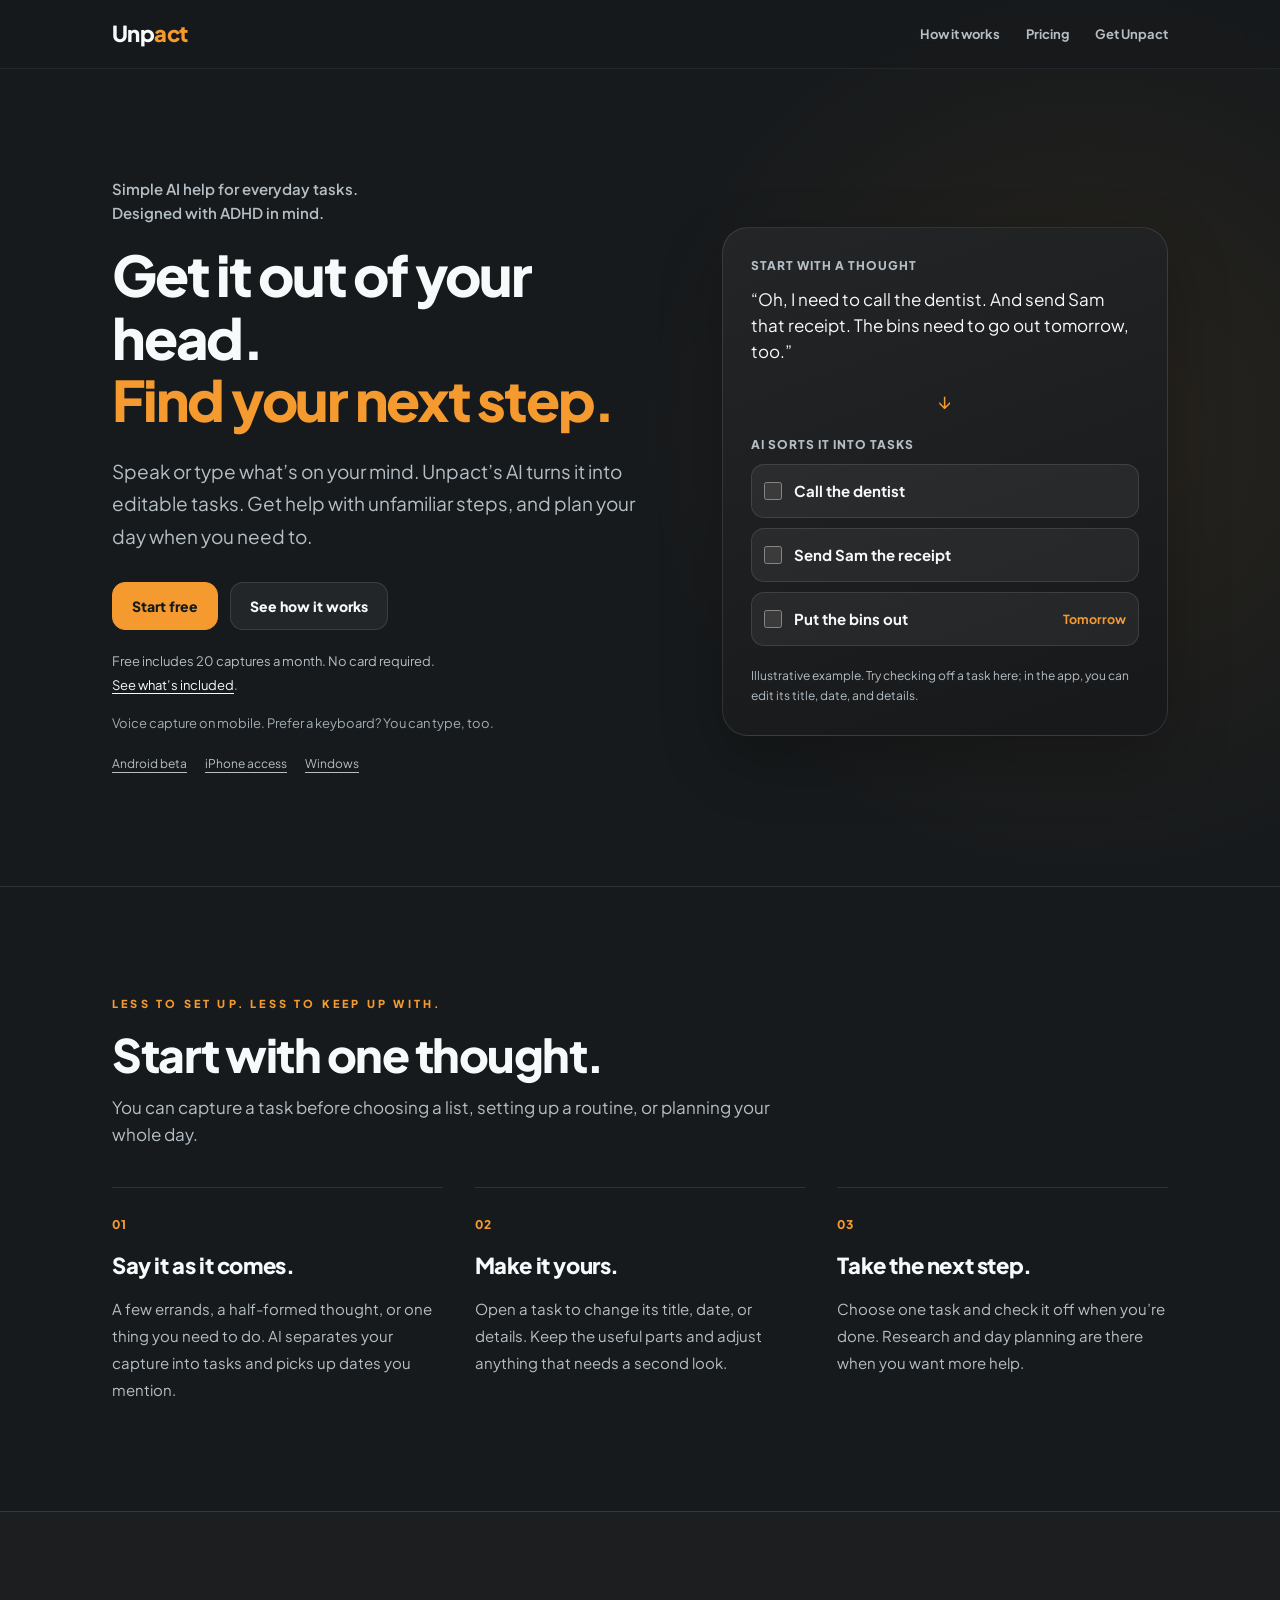
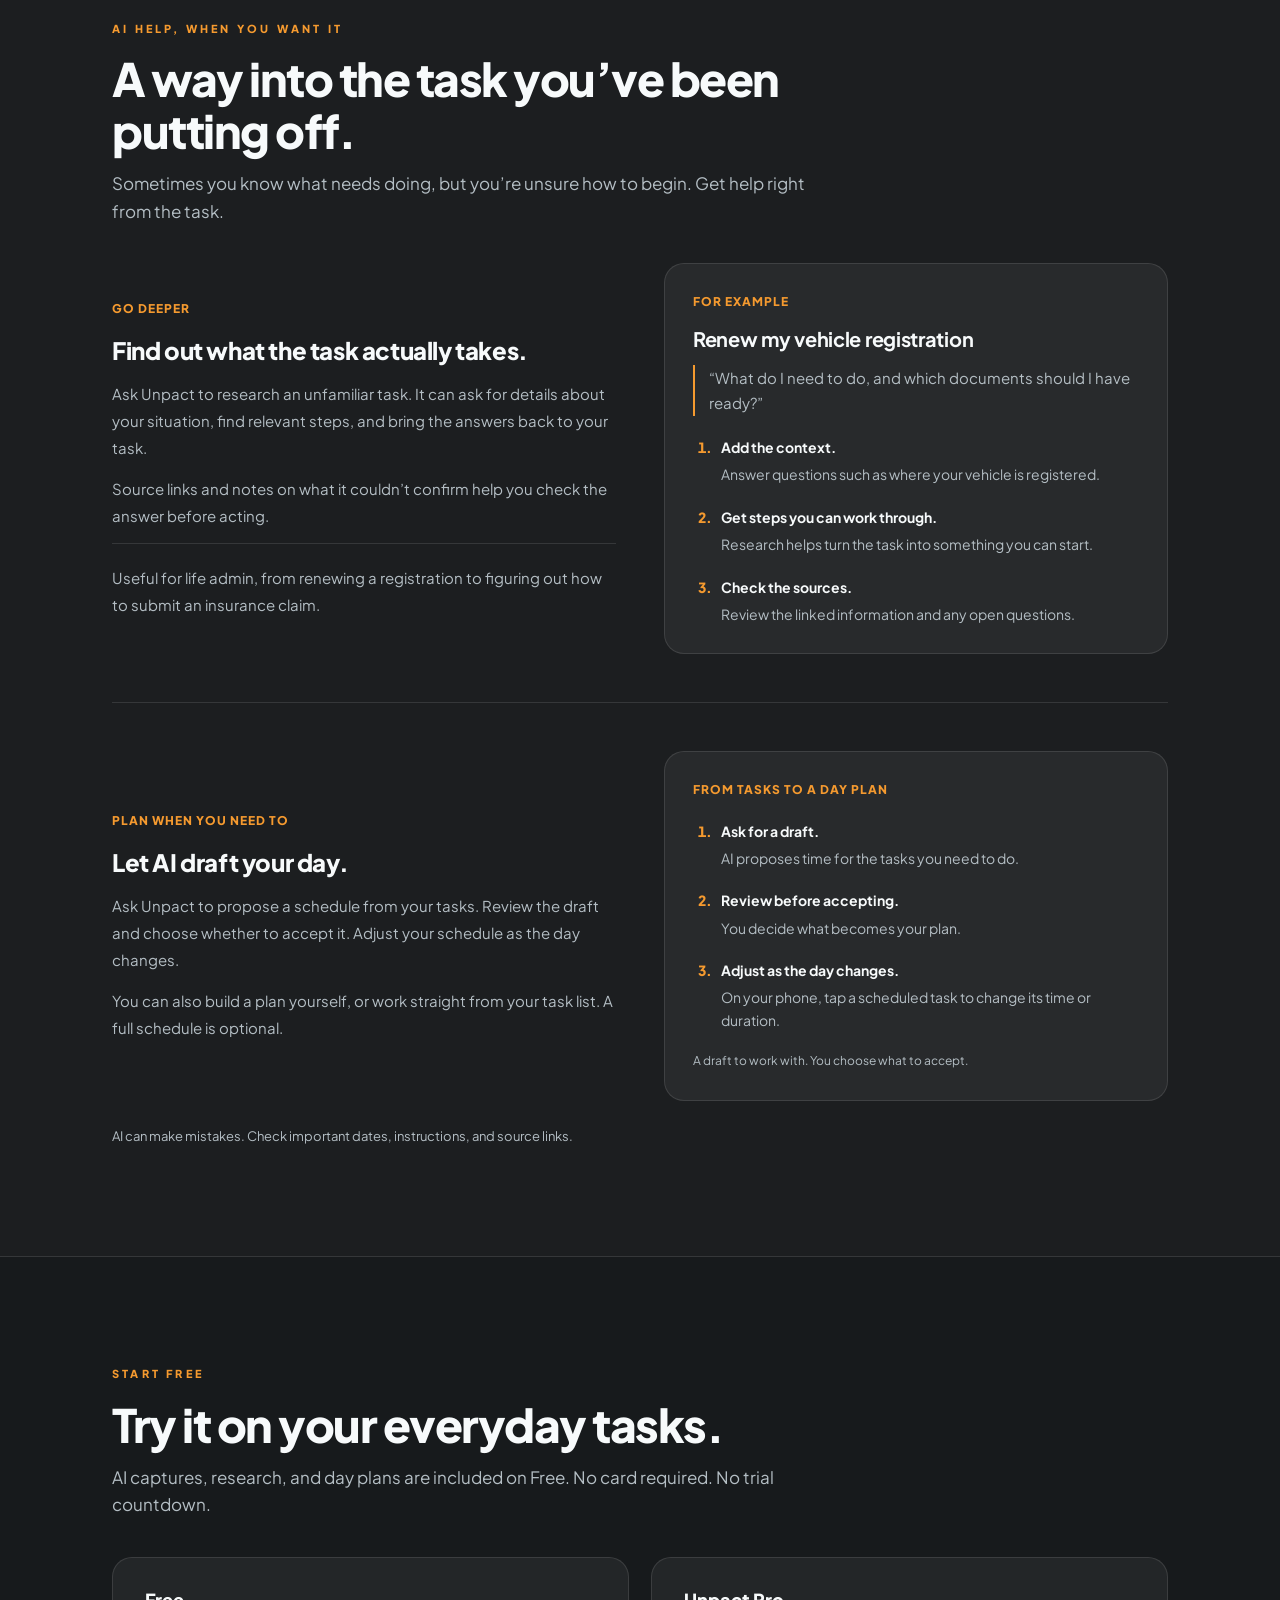
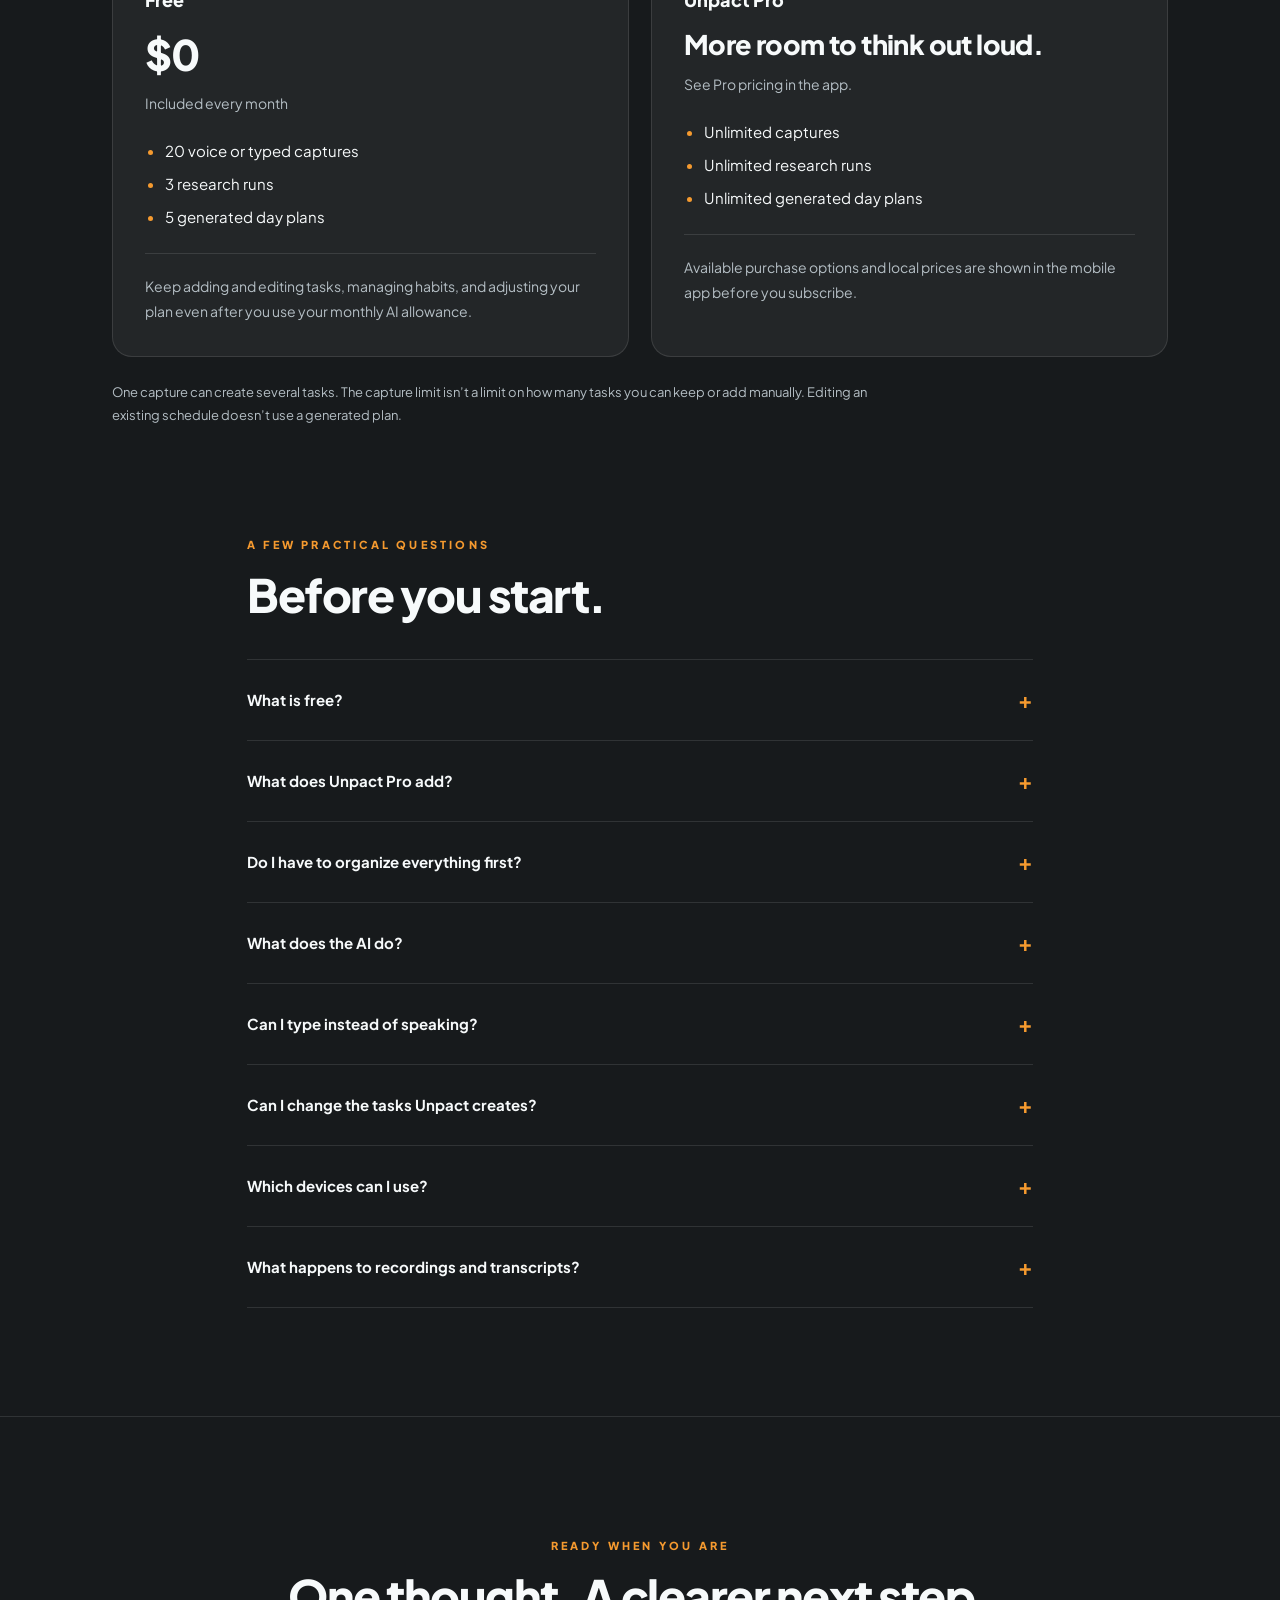
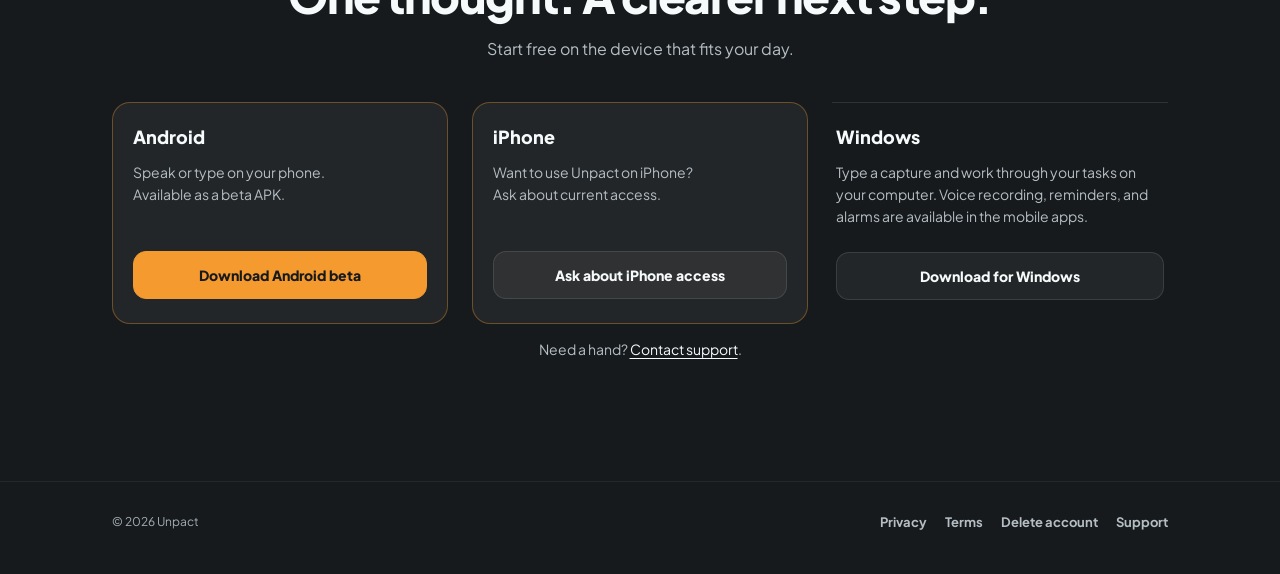
==== commit c30cf249: "Publish AI positioning and task examples from Unpact 93f0cc8" ====
--- a/index.html
+++ b/index.html
@@ -3,28 +3,28 @@
 <head>
   <meta charset="UTF-8" />
   <meta name="viewport" content="width=device-width, initial-scale=1.0" />
-  <title>Unpact — Simple task planning, designed with ADHD in mind</title>
-  <meta name="description" content="Less setup. Clearer next steps. Unpact is a simple task app designed with ADHD in mind. Turn your thoughts into editable tasks and plan your day when you're ready. Start free." />
+  <title>Unpact — Simple AI help for everyday tasks</title>
+  <meta name="description" content="Get it out of your head. Find your next step. Unpact uses AI to turn thoughts into editable tasks, research unfamiliar steps, and draft your day. Start free." />
   <link rel="canonical" href="https://www.unpact.app/" />
   <link rel="icon" type="image/png" href="assets/icon.png" />
 
   <meta property="og:type" content="website" />
   <meta property="og:site_name" content="Unpact" />
-  <meta property="og:title" content="Unpact — Simple task planning, designed with ADHD in mind" />
-  <meta property="og:description" content="Less setup. Clearer next steps. Turn your thoughts into editable tasks and plan your day when you're ready. Start free." />
+  <meta property="og:title" content="Unpact — Simple AI help for everyday tasks" />
+  <meta property="og:description" content="Get it out of your head. Find your next step. Turn thoughts into tasks with AI, get help with unfamiliar steps, and plan when you need to. Start free." />
   <meta property="og:url" content="https://www.unpact.app/" />
   <meta property="og:image" content="https://www.unpact.app/assets/icon.png" />
   <meta property="og:image:alt" content="Unpact app icon" />
   <meta name="twitter:card" content="summary" />
-  <meta name="twitter:title" content="Unpact — Simple task planning, designed with ADHD in mind" />
-  <meta name="twitter:description" content="Less setup. Clearer next steps. Turn your thoughts into editable tasks and plan your day when you're ready. Start free." />
+  <meta name="twitter:title" content="Unpact — Simple AI help for everyday tasks" />
+  <meta name="twitter:description" content="Get it out of your head. Find your next step. Turn thoughts into tasks with AI, get help with unfamiliar steps, and plan when you need to. Start free." />
   <meta name="twitter:image" content="https://www.unpact.app/assets/icon.png" />
   <meta name="twitter:image:alt" content="Unpact app icon" />
   <meta name="theme-color" content="#171A1C" />
   <link rel="preconnect" href="https://fonts.googleapis.com" />
   <link rel="preconnect" href="https://fonts.gstatic.com" crossorigin />
   <link href="https://fonts.googleapis.com/css2?family=Plus+Jakarta+Sans:wght@500;600;700;800&display=swap" rel="stylesheet" />
-  <link rel="stylesheet" href="styles.css?v=8" />
+  <link rel="stylesheet" href="styles.css?v=9" />
   <script src="demo-player.js?v=1" defer></script>
 </head>
 <body class="home-page">
@@ -46,19 +46,19 @@
     <section class="hero" aria-labelledby="hero-title">
       <div class="wrap hero-grid">
         <div class="hero-copy">
-          <p class="hero-eyebrow">A simple task app designed with ADHD in mind.</p>
-          <h1 id="hero-title">Less setup.<br />Clearer next steps.</h1>
+          <p class="hero-eyebrow">Simple AI help for everyday tasks.<br />Designed with ADHD in mind.</p>
+          <h1 id="hero-title">Get it out of your head.<br /><span>Find your next step.</span></h1>
           <p class="hero-sub">
-            Speak or type what&rsquo;s on your mind, turn it into editable tasks,
-            and plan your day when you&rsquo;re ready.
+            Speak or type what&rsquo;s on your mind. Unpact&rsquo;s AI turns it into
+            editable tasks. Get help with unfamiliar steps, and plan your day when you need to.
           </p>
           <div class="button-row">
             <a class="button button-primary" href="#get-unpact">Start free</a>
             <a class="button button-secondary" href="#how-it-works">See how it works</a>
           </div>
           <p class="hero-pricing">
-            No card required. <a href="#pricing">See what&rsquo;s included</a>.<br />
-            Pro pricing is shown in the app.
+            Free includes 20 captures a month. No card required.<br />
+            <a href="#pricing">See what&rsquo;s included</a>.
           </p>
           <p class="availability">Voice capture on mobile. Prefer a keyboard? You can type, too.</p>
           <nav class="hero-platforms" aria-label="Choose your device">
@@ -68,25 +68,25 @@
           </nav>
         </div>
 
-        <figure class="dump-preview demo" data-demo="capture" aria-label="From a thought to editable tasks">
+        <figure class="dump-preview demo" data-demo="capture" aria-label="Illustrative example of one thought becoming three tasks">
           <!-- demo:capture:media:start -->
           <!-- demo:capture:media:end -->
           <div class="demo-illustration">
             <div class="dump-said">
-              <span class="dump-kicker">YOUR THOUGHT</span>
-              <p>&ldquo;Call the dentist, send Sam the receipt, and put the bins out tomorrow.&rdquo;</p>
+              <span class="dump-kicker">START WITH A THOUGHT</span>
+              <p>&ldquo;Oh, I need to call the dentist. And send Sam that receipt. The bins need to go out tomorrow, too.&rdquo;</p>
             </div>
             <div class="dump-arrow" aria-hidden="true">&darr;</div>
             <div>
-              <span class="dump-kicker">BECOMES THREE TASKS</span>
-              <ul class="dump-tasks">
-                <li><strong>Call the dentist</strong></li>
-                <li><strong>Send Sam the receipt</strong></li>
-                <li><strong>Put the bins out</strong><span>Tomorrow</span></li>
+              <span class="dump-kicker">AI SORTS IT INTO TASKS</span>
+              <ul class="dump-tasks capture-example-tasks">
+                <li><label><input type="checkbox" aria-label="Mark example task Call the dentist complete" /><strong>Call the dentist</strong></label></li>
+                <li><label><input type="checkbox" aria-label="Mark example task Send Sam the receipt complete" /><strong>Send Sam the receipt</strong></label></li>
+                <li><label><input type="checkbox" aria-label="Mark example task Put the bins out complete" /><strong>Put the bins out</strong></label><span>Tomorrow</span></li>
               </ul>
             </div>
           </div>
-          <figcaption class="demo-fallback-caption">Illustrative example. Your tasks stay editable.</figcaption>
+          <figcaption class="demo-fallback-caption">Illustrative example. Try checking off a task here; in the app, you can edit its title, date, and details.</figcaption>
         </figure>
       </div>
     </section>
@@ -94,25 +94,25 @@
     <section id="how-it-works" class="section workflow" aria-labelledby="workflow-title">
       <div class="wrap">
         <div class="section-heading">
-          <p class="eyebrow">FROM THOUGHT TO TASK</p>
-          <h2 id="workflow-title">Start with what&rsquo;s on your mind.</h2>
-          <p class="section-lede">A few errands, a half-formed thought, or just one thing you need to do.</p>
+          <p class="eyebrow">LESS TO SET UP. LESS TO KEEP UP WITH.</p>
+          <h2 id="workflow-title">Start with one thought.</h2>
+          <p class="section-lede">You can capture a task before choosing a list, setting up a routine, or planning your whole day.</p>
         </div>
         <ol class="workflow-grid">
           <li class="workflow-step">
             <span class="step-number" aria-hidden="true">01</span>
-            <h3>No need to sort your thoughts first.</h3>
-            <p>Speak on your phone or type a capture. Unpact turns it into separate tasks you can open and edit.</p>
+            <h3>Say it as it comes.</h3>
+            <p>A few errands, a half-formed thought, or one thing you need to do. AI separates your capture into tasks and picks up dates you mention.</p>
           </li>
           <li class="workflow-step">
             <span class="step-number" aria-hidden="true">02</span>
-            <h3>Edit anything it gets wrong.</h3>
-            <p>Change a title, correct a date, or add a detail. The tasks are yours to adjust.</p>
+            <h3>Make it yours.</h3>
+            <p>Open a task to change its title, date, or details. Keep the useful parts and adjust anything that needs a second look.</p>
           </li>
           <li class="workflow-step">
             <span class="step-number" aria-hidden="true">03</span>
-            <h3>Choose what to do next.</h3>
-            <p>Pick a task to work on and check it off when you&rsquo;re done. You can plan the rest when you&rsquo;re ready.</p>
+            <h3>Take the next step.</h3>
+            <p>Choose one task and check it off when you&rsquo;re done. Research and day planning are there when you want more help.</p>
           </li>
         </ol>
       </div>
@@ -121,41 +121,50 @@
     <section class="section optional-features" aria-labelledby="optional-title">
       <div class="wrap">
         <div class="section-heading">
-          <p class="eyebrow">WHEN YOU NEED A LITTLE MORE</p>
-          <h2 id="optional-title">Help with the day. Or the difficult task.</h2>
-          <p class="section-lede">Add a date, set up a habit, or ask for help with the next steps.</p>
-        </div>
+          <p class="eyebrow">AI HELP, WHEN YOU WANT IT</p>
+          <h2 id="optional-title">A way into the task you&rsquo;ve been putting off.</h2>
+          <p class="section-lede">Sometimes you know what needs doing, but you&rsquo;re unsure how to begin. Get help right from the task.</p>
+        </div>
+        <article class="research-showcase" aria-labelledby="research-title">
+          <div class="research-copy">
+            <p class="card-kicker">GO DEEPER</p>
+            <h3 id="research-title">Find out what the task actually takes.</h3>
+            <p>Ask Unpact to research an unfamiliar task. It can ask for details about your situation, find relevant steps, and bring the answers back to your task.</p>
+            <p>Source links and notes on what it couldn&rsquo;t confirm help you check the answer before acting.</p>
+            <p class="research-use-cases">Useful for life admin, from renewing a registration to figuring out how to submit an insurance claim.</p>
+          </div>
+          <aside class="research-walkthrough" aria-label="Example of using Go Deeper">
+            <p class="card-kicker">FOR EXAMPLE</p>
+            <h4>Renew my vehicle registration</h4>
+            <p class="research-prompt">&ldquo;What do I need to do, and which documents should I have ready?&rdquo;</p>
+            <ol class="demo-steps">
+              <li><strong>Add the context.</strong><span>Answer questions such as where your vehicle is registered.</span></li>
+              <li><strong>Get steps you can work through.</strong><span>Research helps turn the task into something you can start.</span></li>
+              <li><strong>Check the sources.</strong><span>Review the linked information and any open questions.</span></li>
+            </ol>
+          </aside>
+        </article>
         <article class="planning-showcase" aria-labelledby="planning-title">
           <div class="planning-copy">
-            <p class="card-kicker">PLANNING</p>
-            <h3 id="planning-title">Make room for what matters today.</h3>
-            <p>Build your day yourself, or ask Unpact for a draft plan. Review the proposal and decide what to accept.</p>
-            <p>On your phone, tap an open time to add a task. Tap a scheduled task to adjust its time or duration.</p>
+            <p class="card-kicker">PLAN WHEN YOU NEED TO</p>
+            <h3 id="planning-title">Let AI draft your day.</h3>
+            <p>Ask Unpact to propose a schedule from your tasks. Review the draft and choose whether to accept it. Adjust your schedule as the day changes.</p>
+            <p>You can also build a plan yourself, or work straight from your task list. A full schedule is optional.</p>
           </div>
           <figure class="plan-walkthrough demo" data-demo="plan" aria-label="Planning on your phone">
             <!-- demo:plan:media:start -->
             <!-- demo:plan:media:end -->
             <div class="demo-illustration">
-              <p class="card-kicker">ON YOUR PHONE</p>
+              <p class="card-kicker">FROM TASKS TO A DAY PLAN</p>
               <ol class="demo-steps">
-                <li><strong>Open your day in Plan.</strong><span>Choose a day and an open time.</span></li>
-                <li><strong>Pick a task.</strong><span>Choose its time and duration, then add it to your plan.</span></li>
-                <li><strong>Adjust it when you need to.</strong><span>Tap the scheduled task to change the details.</span></li>
+                <li><strong>Ask for a draft.</strong><span>AI proposes time for the tasks you need to do.</span></li>
+                <li><strong>Review before accepting.</strong><span>You decide what becomes your plan.</span></li>
+                <li><strong>Adjust as the day changes.</strong><span>On your phone, tap a scheduled task to change its time or duration.</span></li>
               </ol>
             </div>
-            <figcaption class="demo-fallback-caption">Mobile planning, step by step.</figcaption>
+            <figcaption class="demo-fallback-caption">A draft to work with. You choose what to accept.</figcaption>
           </figure>
         </article>
-        <article class="research-summary">
-          <div>
-            <p class="card-kicker">RESEARCH</p>
-            <h3>Find a way into an unfamiliar task.</h3>
-          </div>
-          <div>
-            <p>Ask Unpact to research the steps, with source links and notes on what it couldn&rsquo;t confirm.</p>
-            <p class="research-example">For example: what do you need to renew your vehicle registration?</p>
-          </div>
-        </article>
         <p class="section-note">AI can make mistakes. Check important dates, instructions, and source links.</p>
       </div>
     </section>
@@ -164,8 +173,8 @@
       <div class="wrap">
         <div class="section-heading">
           <p class="eyebrow">START FREE</p>
-          <h2 id="pricing-title">Find out if it fits your day.</h2>
-          <p class="section-lede">No card required to get started. No trial countdown.</p>
+          <h2 id="pricing-title">Try it on your everyday tasks.</h2>
+          <p class="section-lede">AI captures, research, and day plans are included on Free. No card required. No trial countdown.</p>
         </div>
         <div class="pricing-grid">
           <article class="price-card">
@@ -177,7 +186,7 @@
               <li>3 research runs</li>
               <li>5 generated day plans</li>
             </ul>
-            <p class="price-note">Keep adding and editing tasks, managing habits, and adjusting your plan.</p>
+            <p class="price-note">Keep adding and editing tasks, managing habits, and adjusting your plan even after you use your monthly AI allowance.</p>
           </article>
           <article class="price-card">
             <h3>Unpact Pro</h3>
@@ -210,6 +219,14 @@
           <p>Unpact Pro removes those monthly capture, research, and generated-plan limits. See the available subscriptions, local prices, and billing periods in the mobile app. Manage or cancel through the store where you subscribe.</p>
         </details>
         <details>
+          <summary>Do I have to organize everything first?</summary>
+          <p>No. Start with a spoken or typed capture. Unpact creates editable tasks without requiring you to choose a list, set up a routine, or schedule your whole day. Add more structure when it helps.</p>
+        </details>
+        <details>
+          <summary>What does the AI do?</summary>
+          <p>AI turns your captures into separate tasks and picks up details such as dates you mention. You can also ask it to research a task or draft a day plan. Your tasks stay editable, and you choose whether to accept a proposed plan.</p>
+        </details>
+        <details>
           <summary>Can I type instead of speaking?</summary>
           <p>Yes. You can type on mobile and Windows. In-app voice recording is available on mobile; Windows uses typed capture.</p>
         </details>
@@ -231,8 +248,8 @@
     <section id="get-unpact" class="cta" aria-labelledby="download-title">
       <div class="wrap">
         <p class="eyebrow">READY WHEN YOU ARE</p>
-        <h2 id="download-title">Start with one thought.</h2>
-        <p>Choose how you&rsquo;d like to use Unpact.</p>
+        <h2 id="download-title">One thought. A clearer next step.</h2>
+        <p>Start free on the device that fits your day.</p>
         <div class="download-grid">
           <article id="get-android" class="download-card download-mobile">
             <h3>Android</h3>
--- a/styles.css
+++ b/styles.css
@@ -1273,7 +1273,11 @@
 
 .home-page h1 {
   max-width: none;
-  font-size: clamp(40px, 4.6vw, 60px);
+  font-size: clamp(36px, 4.4vw, 56px);
+}
+
+.home-page h1 span {
+  color: var(--accent);
 }
 
 .home-page .hero-sub {
@@ -1315,6 +1319,39 @@
 
 .home-page .dump-tasks strong {
   overflow-wrap: anywhere;
+}
+
+.capture-example-tasks li {
+  align-items: center;
+  gap: 0 12px;
+  padding: 4px 12px;
+}
+
+.capture-example-tasks label {
+  display: flex;
+  flex: 1 1 180px;
+  align-items: center;
+  gap: 12px;
+  min-height: 44px;
+  cursor: pointer;
+}
+
+.capture-example-tasks input {
+  flex: 0 0 auto;
+  width: 18px;
+  height: 18px;
+  accent-color: var(--accent);
+  color-scheme: dark;
+  cursor: pointer;
+}
+
+.capture-example-tasks input:checked + strong {
+  color: var(--muted);
+  text-decoration: line-through;
+}
+
+.capture-example-tasks li > span {
+  padding-block: 4px;
 }
 
 .dump-preview figcaption {
@@ -1556,7 +1593,8 @@
   text-underline-offset: 4px;
 }
 
-.planning-showcase {
+.planning-showcase,
+.research-showcase {
   display: grid;
   grid-template-columns: minmax(0, 1fr) minmax(0, 1fr);
   align-items: center;
@@ -1564,12 +1602,14 @@
 }
 
 .planning-copy,
+.research-copy,
+.research-walkthrough,
 .plan-walkthrough {
   min-width: 0;
 }
 
 .planning-copy h3,
-.research-summary h3 {
+.research-copy h3 {
   margin-top: 16px;
   font-size: 24px;
   line-height: 1.35;
@@ -1577,14 +1617,15 @@
 }
 
 .planning-copy > p:not(.card-kicker),
-.research-summary > div > p:not(.card-kicker) {
+.research-copy > p:not(.card-kicker) {
   margin-top: 14px;
   color: var(--muted);
   font-size: 15px;
   line-height: 1.8;
 }
 
-.plan-walkthrough {
+.plan-walkthrough,
+.research-walkthrough {
   padding: clamp(20px, 3vw, 28px);
   border: 1px solid var(--border);
   border-radius: 20px;
@@ -1628,13 +1669,33 @@
   line-height: 1.7;
 }
 
-.research-summary {
-  display: grid;
-  grid-template-columns: minmax(0, 1fr) minmax(0, 1fr);
-  gap: 24px;
-  margin-top: 40px;
-  padding-top: 32px;
+.research-showcase {
+  margin-bottom: 48px;
+  padding-bottom: 48px;
+  border-bottom: 1px solid var(--border);
+}
+
+.research-walkthrough h4 {
+  margin-top: 14px;
+  font-size: 20px;
+  line-height: 1.4;
+  letter-spacing: -0.3px;
+}
+
+.research-prompt {
+  margin-top: 12px;
+  border-left: 2px solid var(--accent);
+  padding-left: 14px;
+  color: var(--muted);
+  font-size: 15px;
+  line-height: 1.7;
+}
+
+.research-copy .research-use-cases {
+  margin-top: 20px;
   border-top: 1px solid var(--border);
+  padding-top: 20px;
+  font-size: 14px;
 }
 
 .demo-recording ~ .demo-illustration,
@@ -1700,7 +1761,7 @@
   }
 
   .planning-showcase,
-  .research-summary {
+  .research-showcase {
     grid-template-columns: 1fr;
   }
 }
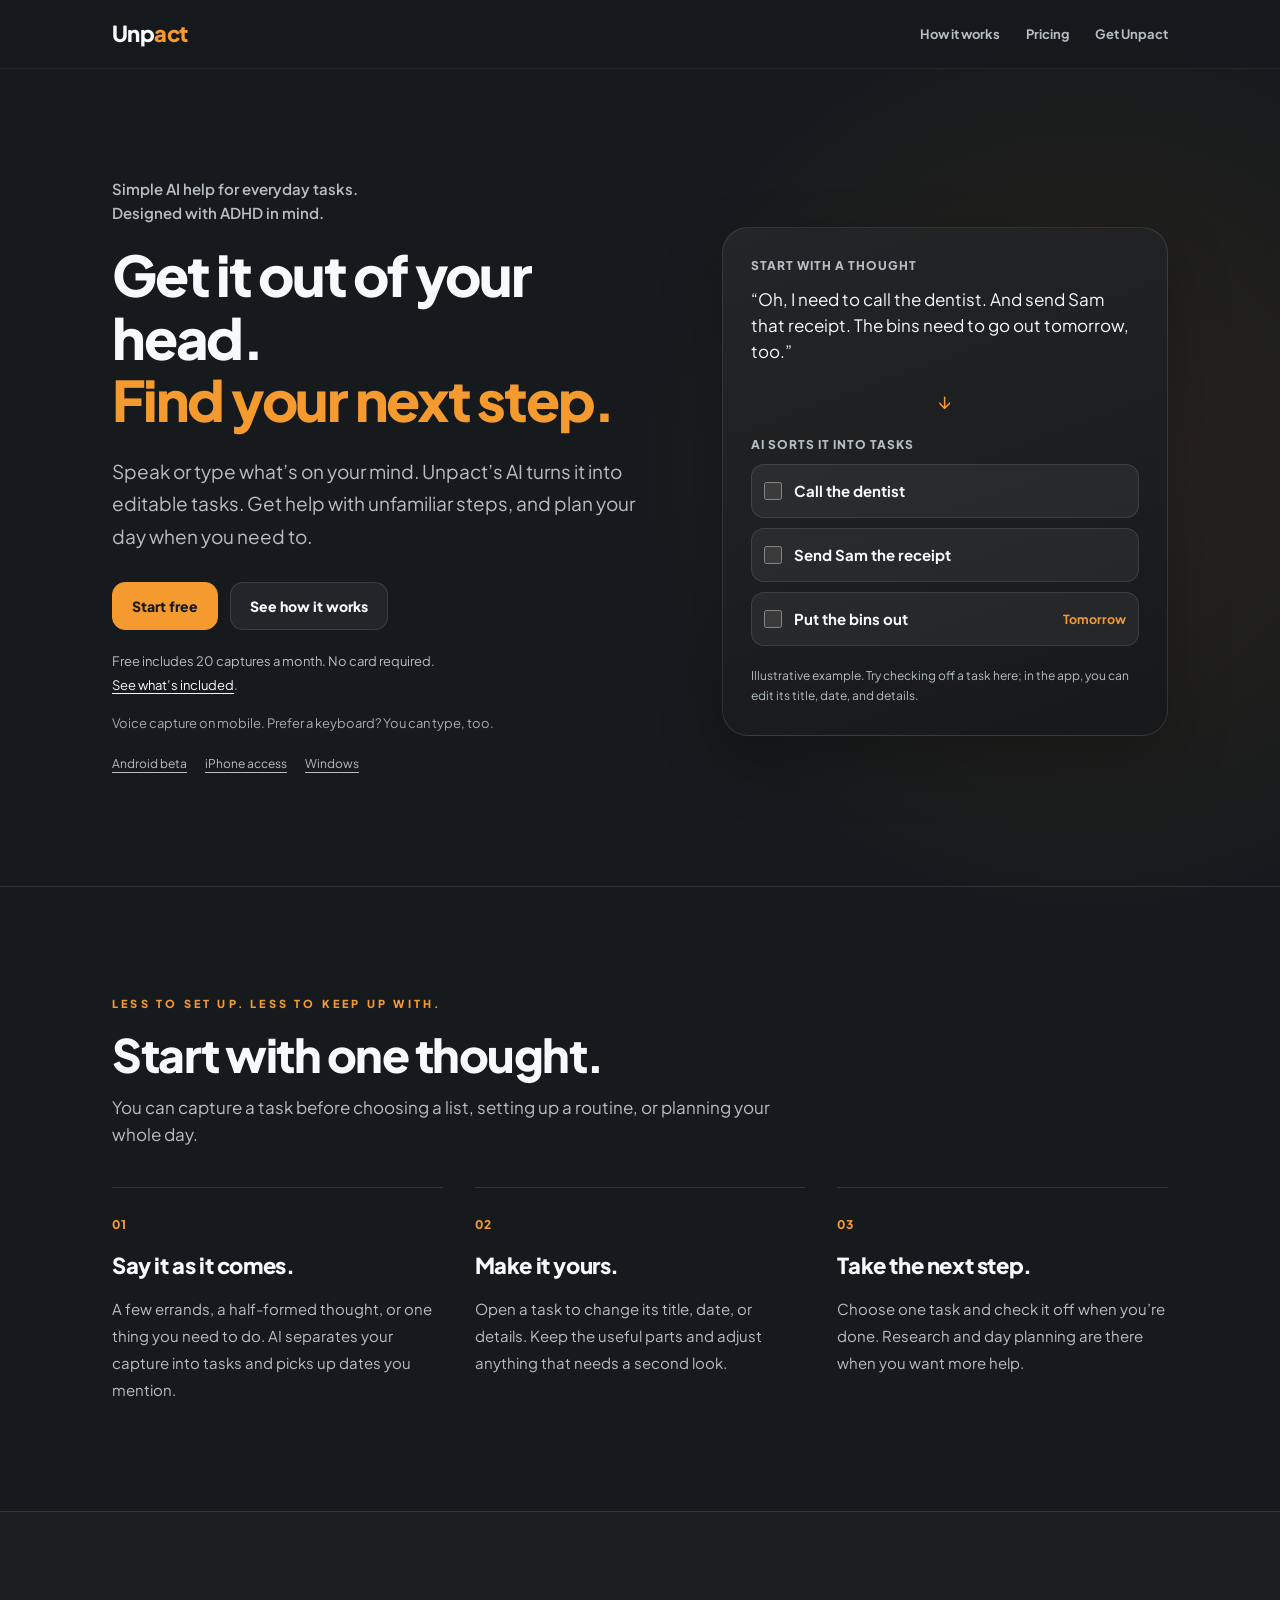
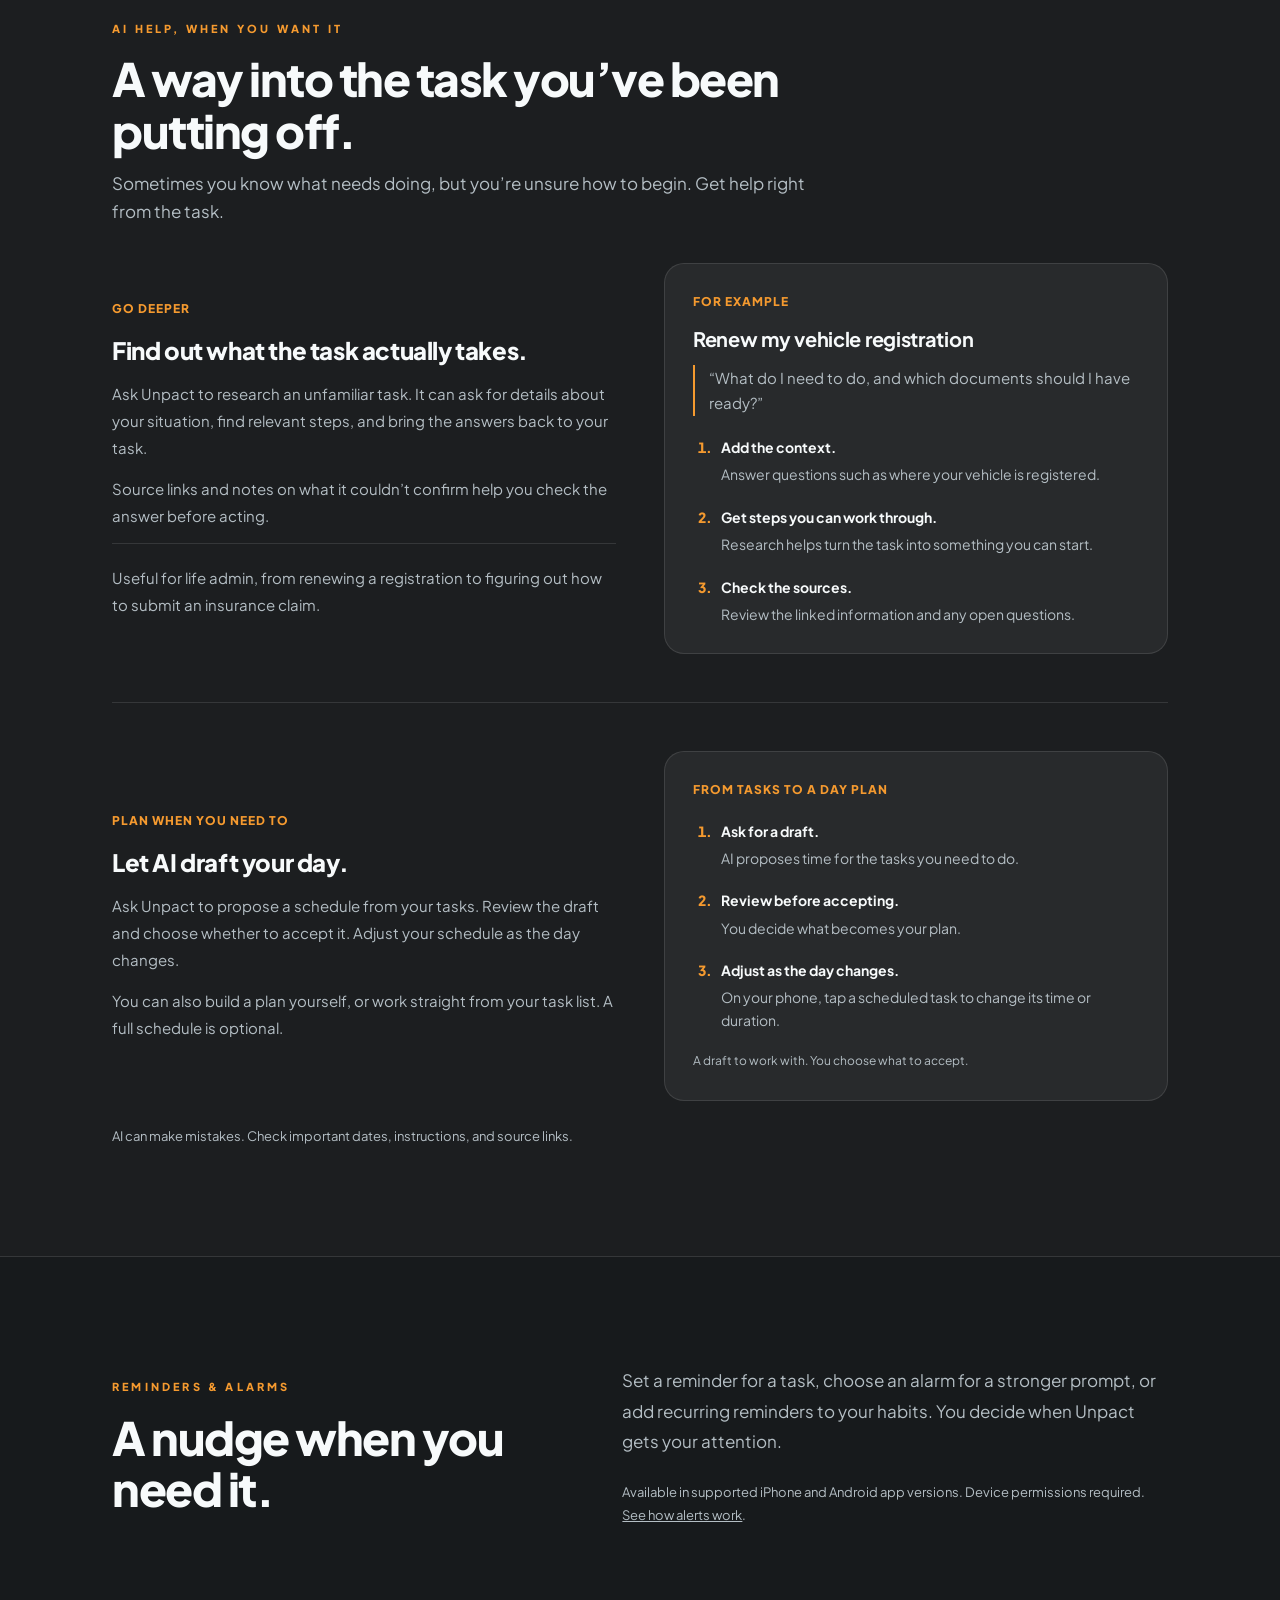
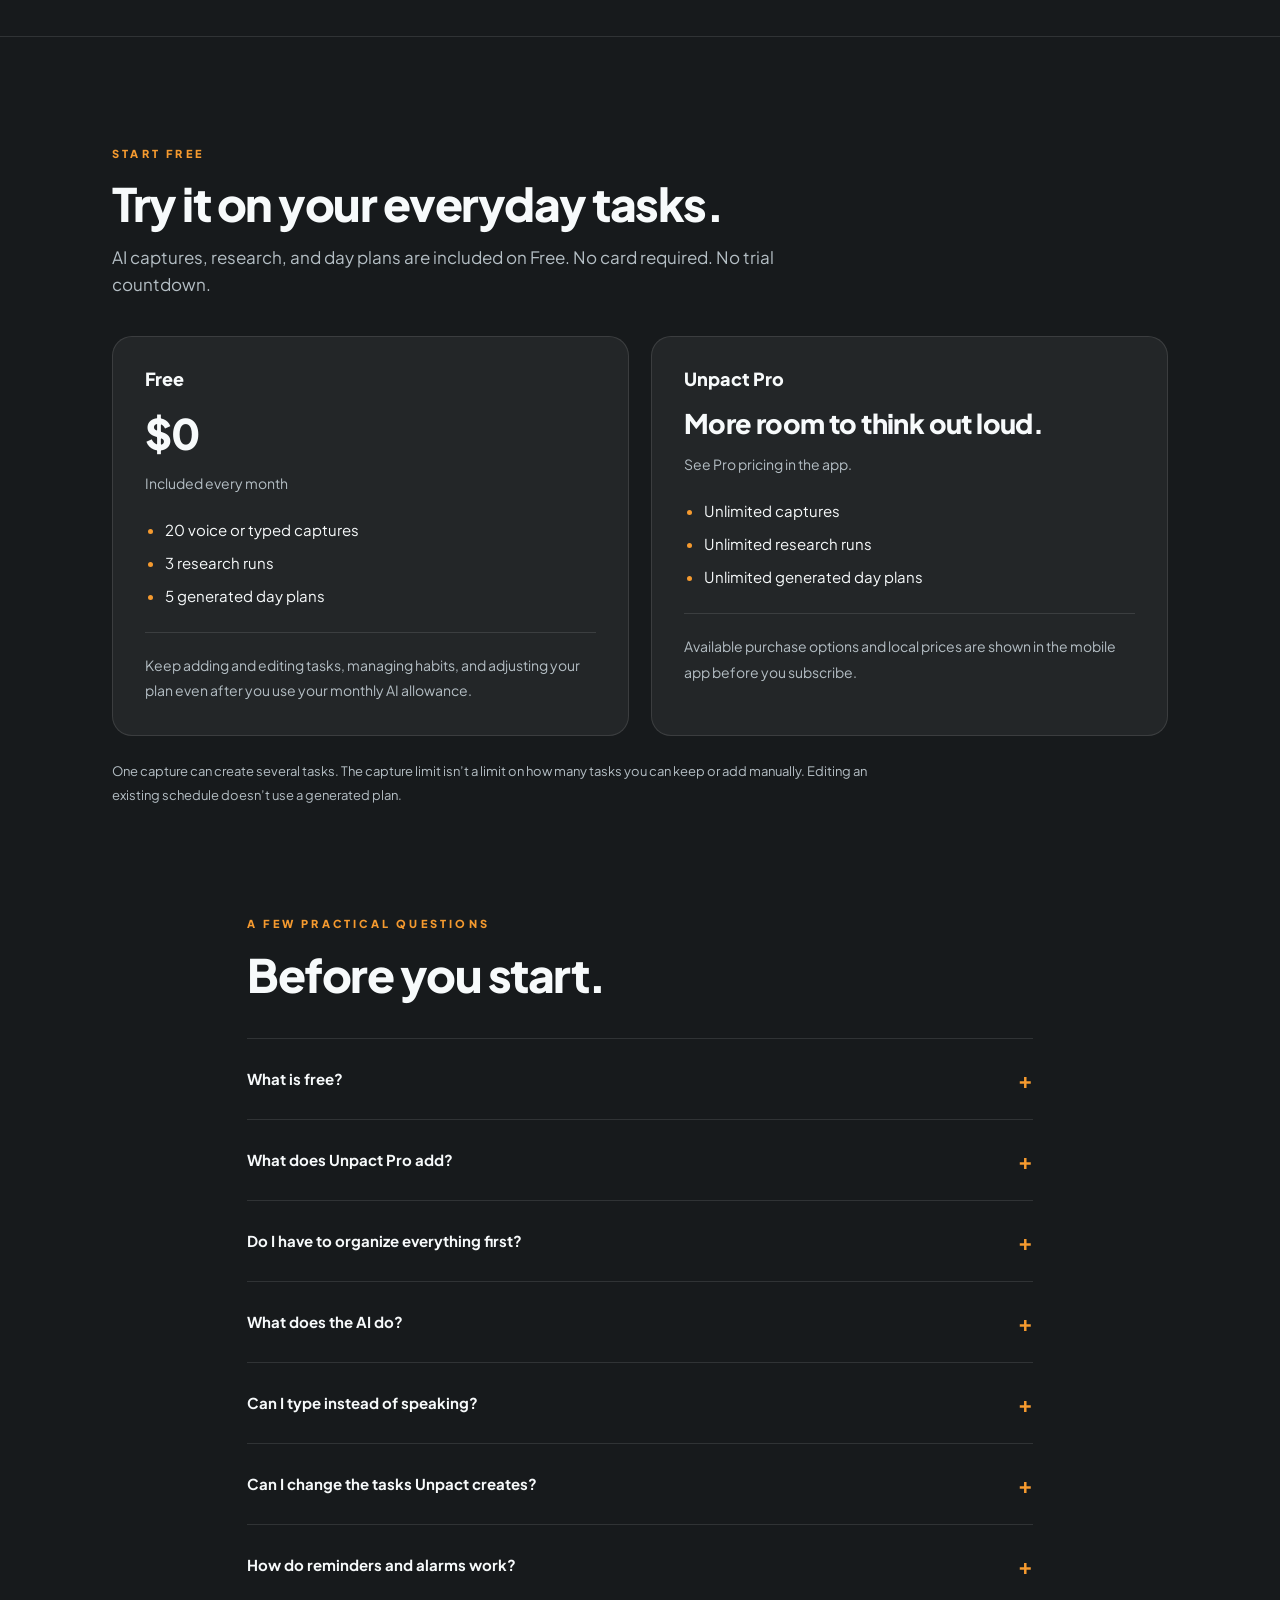
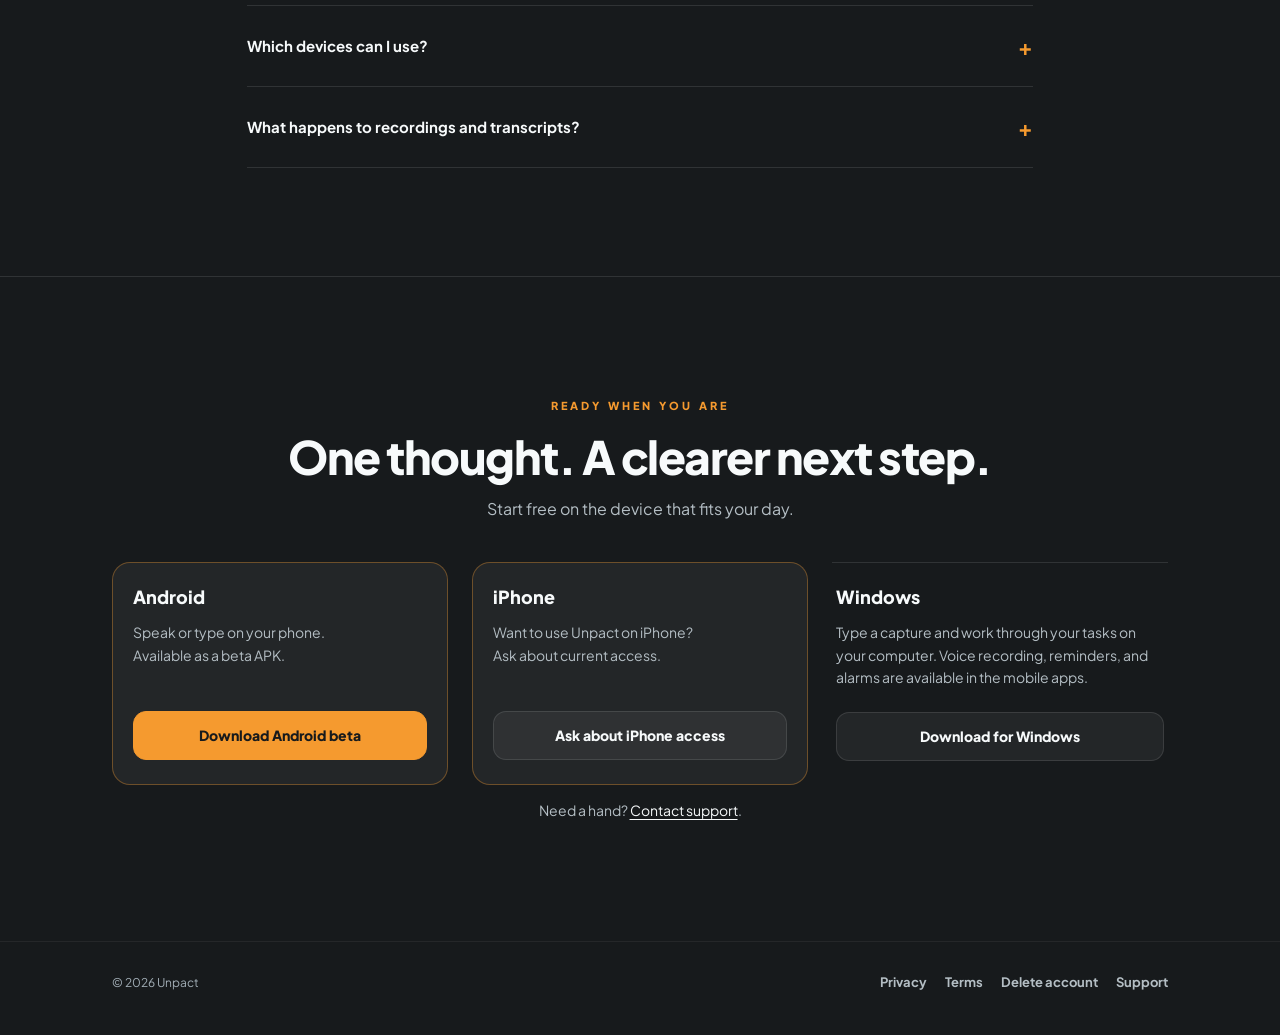
==== commit af217f4d: "Publish reminders and alarms from Unpact 6135f46" ====
--- a/index.html
+++ b/index.html
@@ -24,7 +24,7 @@
   <link rel="preconnect" href="https://fonts.googleapis.com" />
   <link rel="preconnect" href="https://fonts.gstatic.com" crossorigin />
   <link href="https://fonts.googleapis.com/css2?family=Plus+Jakarta+Sans:wght@500;600;700;800&display=swap" rel="stylesheet" />
-  <link rel="stylesheet" href="styles.css?v=9" />
+  <link rel="stylesheet" href="styles.css?v=10" />
   <script src="demo-player.js?v=1" defer></script>
 </head>
 <body class="home-page">
@@ -169,6 +169,19 @@
       </div>
     </section>
 
+    <section id="reminders" class="section reminders" aria-labelledby="reminders-title">
+      <div class="wrap reminders-layout">
+        <div class="section-heading">
+          <p class="eyebrow">REMINDERS &amp; ALARMS</p>
+          <h2 id="reminders-title">A nudge when you need it.</h2>
+        </div>
+        <div class="reminders-copy">
+          <p class="section-lede">Set a reminder for a task, choose an alarm for a stronger prompt, or add recurring reminders to your habits. You decide when Unpact gets your attention.</p>
+          <p class="section-note">Available in supported iPhone and Android app versions. Device permissions required. <a href="#reminders-faq">See how alerts work</a>.</p>
+        </div>
+      </div>
+    </section>
+
     <section id="pricing" class="section" aria-labelledby="pricing-title">
       <div class="wrap">
         <div class="section-heading">
@@ -233,6 +246,11 @@
         <details>
           <summary>Can I change the tasks Unpact creates?</summary>
           <p>Yes. Once your capture is processed, open a task to change its title, date, or details. Capture creates tasks automatically; a generated day plan is a separate draft you choose to accept.</p>
+        </details>
+        <details id="reminders-faq">
+          <summary>How do reminders and alarms work?</summary>
+          <p>Choose a standard notification for a nudge, or an alarm for a stronger alert. You can also leave alerts off. Habits can have recurring reminders; monthly habits use notifications.</p>
+          <p>Reminders and alarms are available in supported iPhone and Android app versions, with device permissions enabled. iPhone alarms require iOS 26 or later. On Android, allow notifications for reminders and alarm access for alarms. These alerts aren&rsquo;t available on Windows or in a browser.</p>
         </details>
         <details>
           <summary>Which devices can I use?</summary>
--- a/styles.css
+++ b/styles.css
@@ -1440,6 +1440,26 @@
   line-height: 1.8;
 }
 
+.reminders {
+  border-bottom: 1px solid var(--border);
+}
+
+.reminders-layout {
+  display: grid;
+  grid-template-columns: minmax(0, 0.9fr) minmax(0, 1.1fr);
+  align-items: center;
+  gap: clamp(24px, 5vw, 64px);
+}
+
+.reminders .section-heading {
+  margin-bottom: 0;
+}
+
+.reminders .section-lede {
+  margin-top: 0;
+  line-height: 1.8;
+}
+
 .price-value {
   margin-top: 18px;
   font-size: 42px;
@@ -1545,8 +1565,13 @@
   .home-page .workflow-grid,
   .support-grid,
   .pricing-grid,
+  .reminders-layout,
   .download-grid {
     grid-template-columns: 1fr;
+  }
+
+  .reminders-copy {
+    text-align: center;
   }
 
   .home-page .hero {
